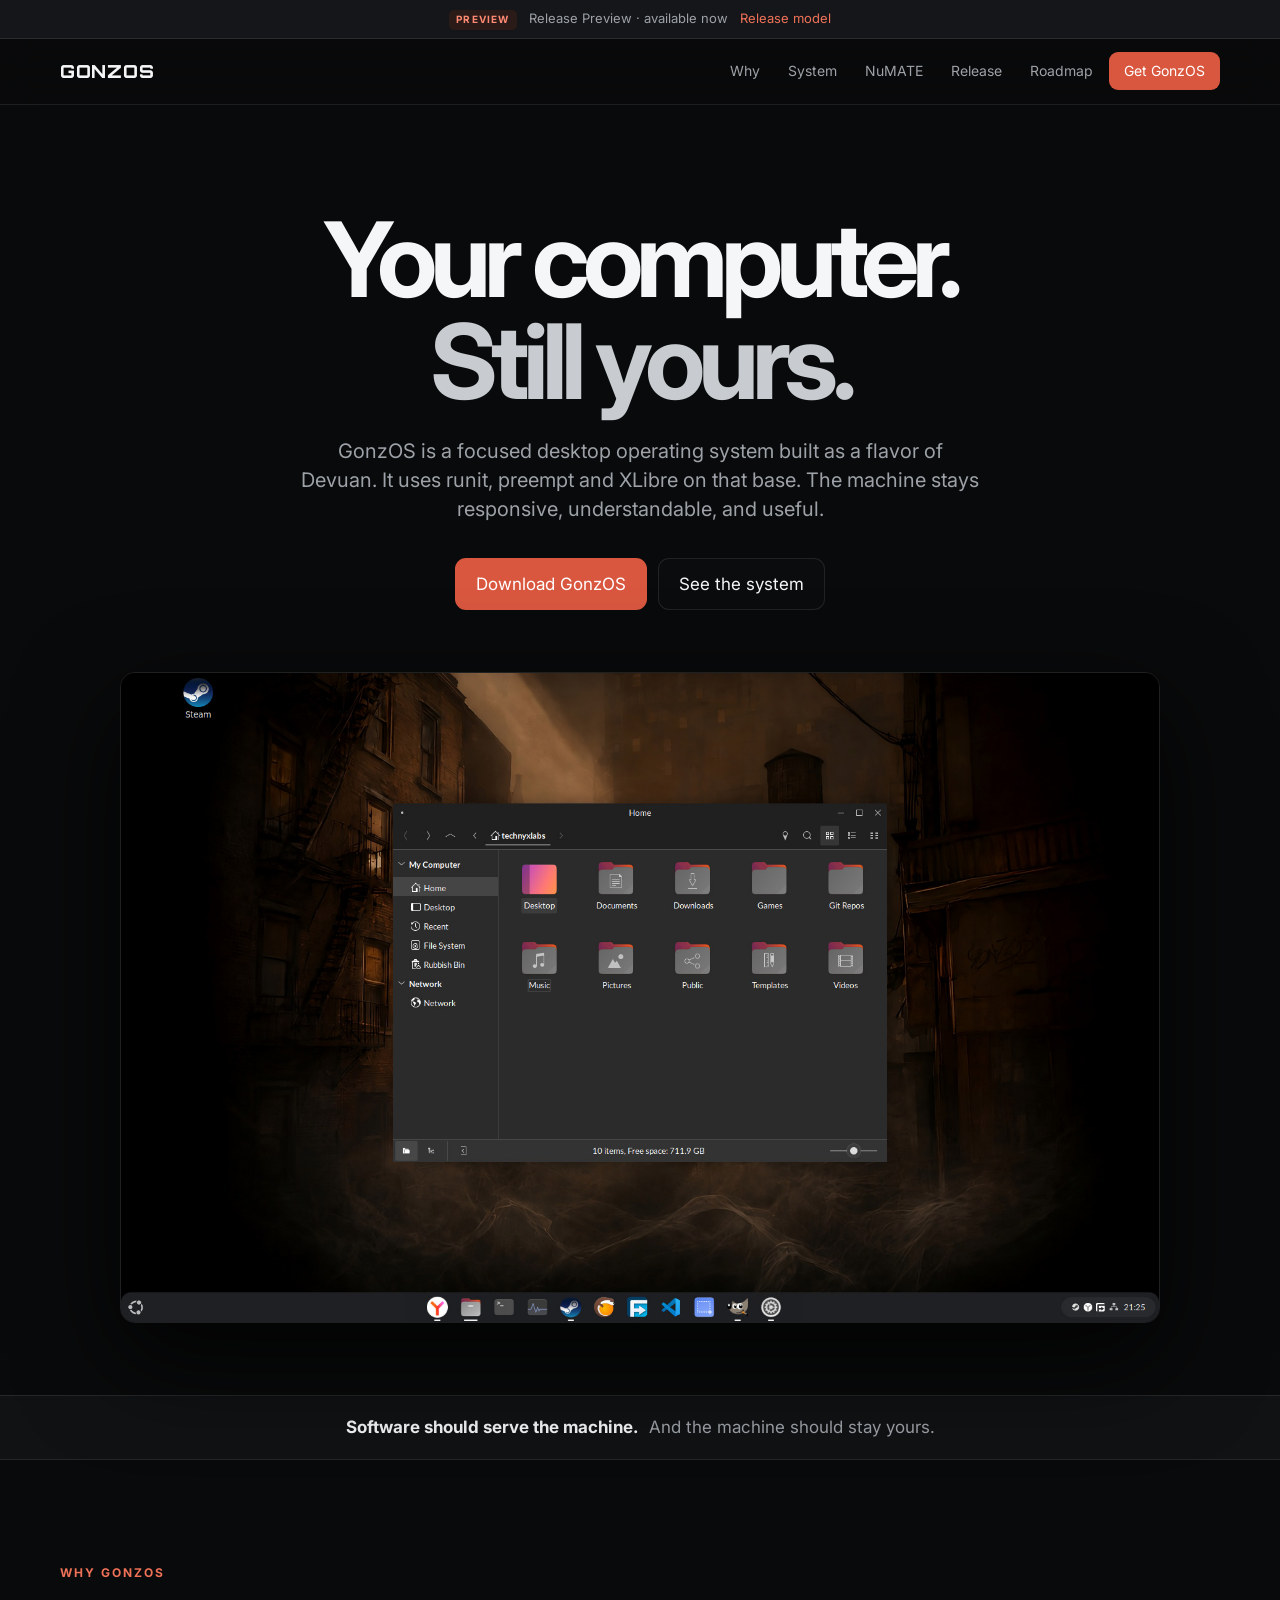
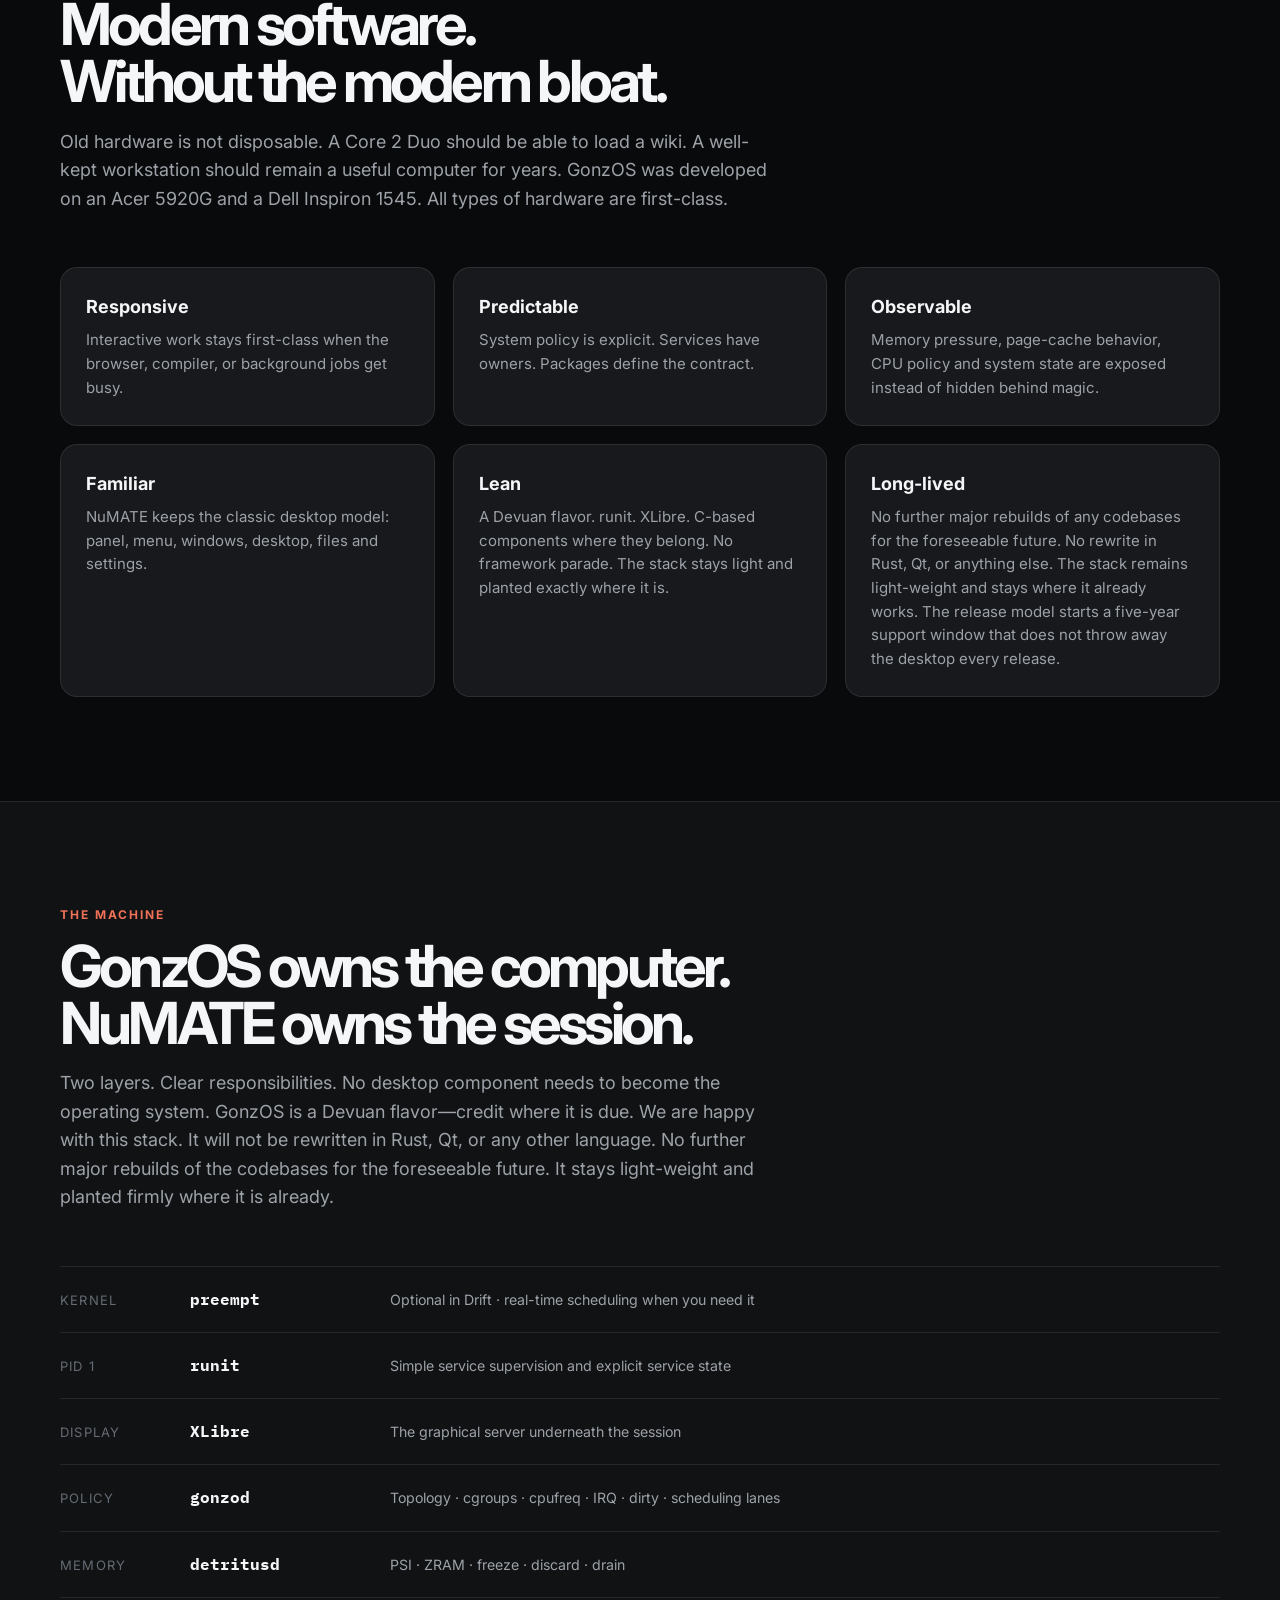
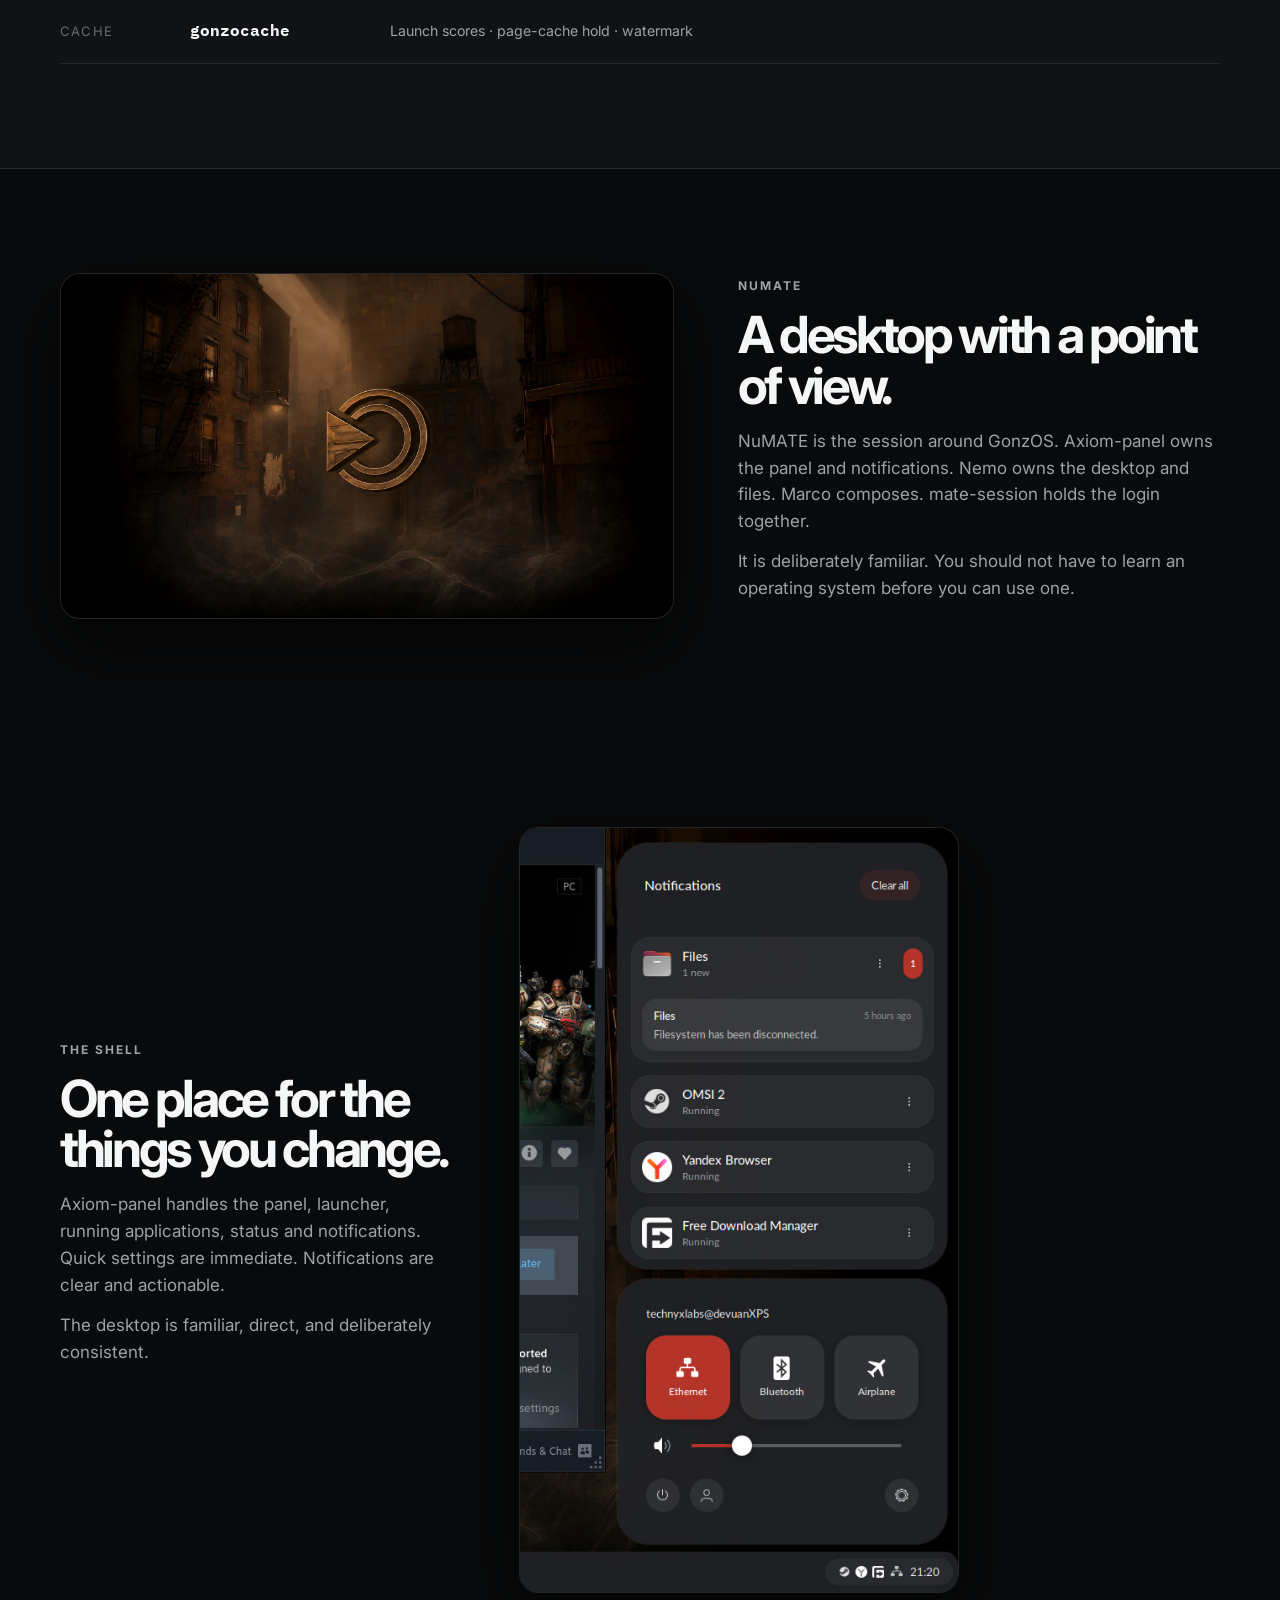
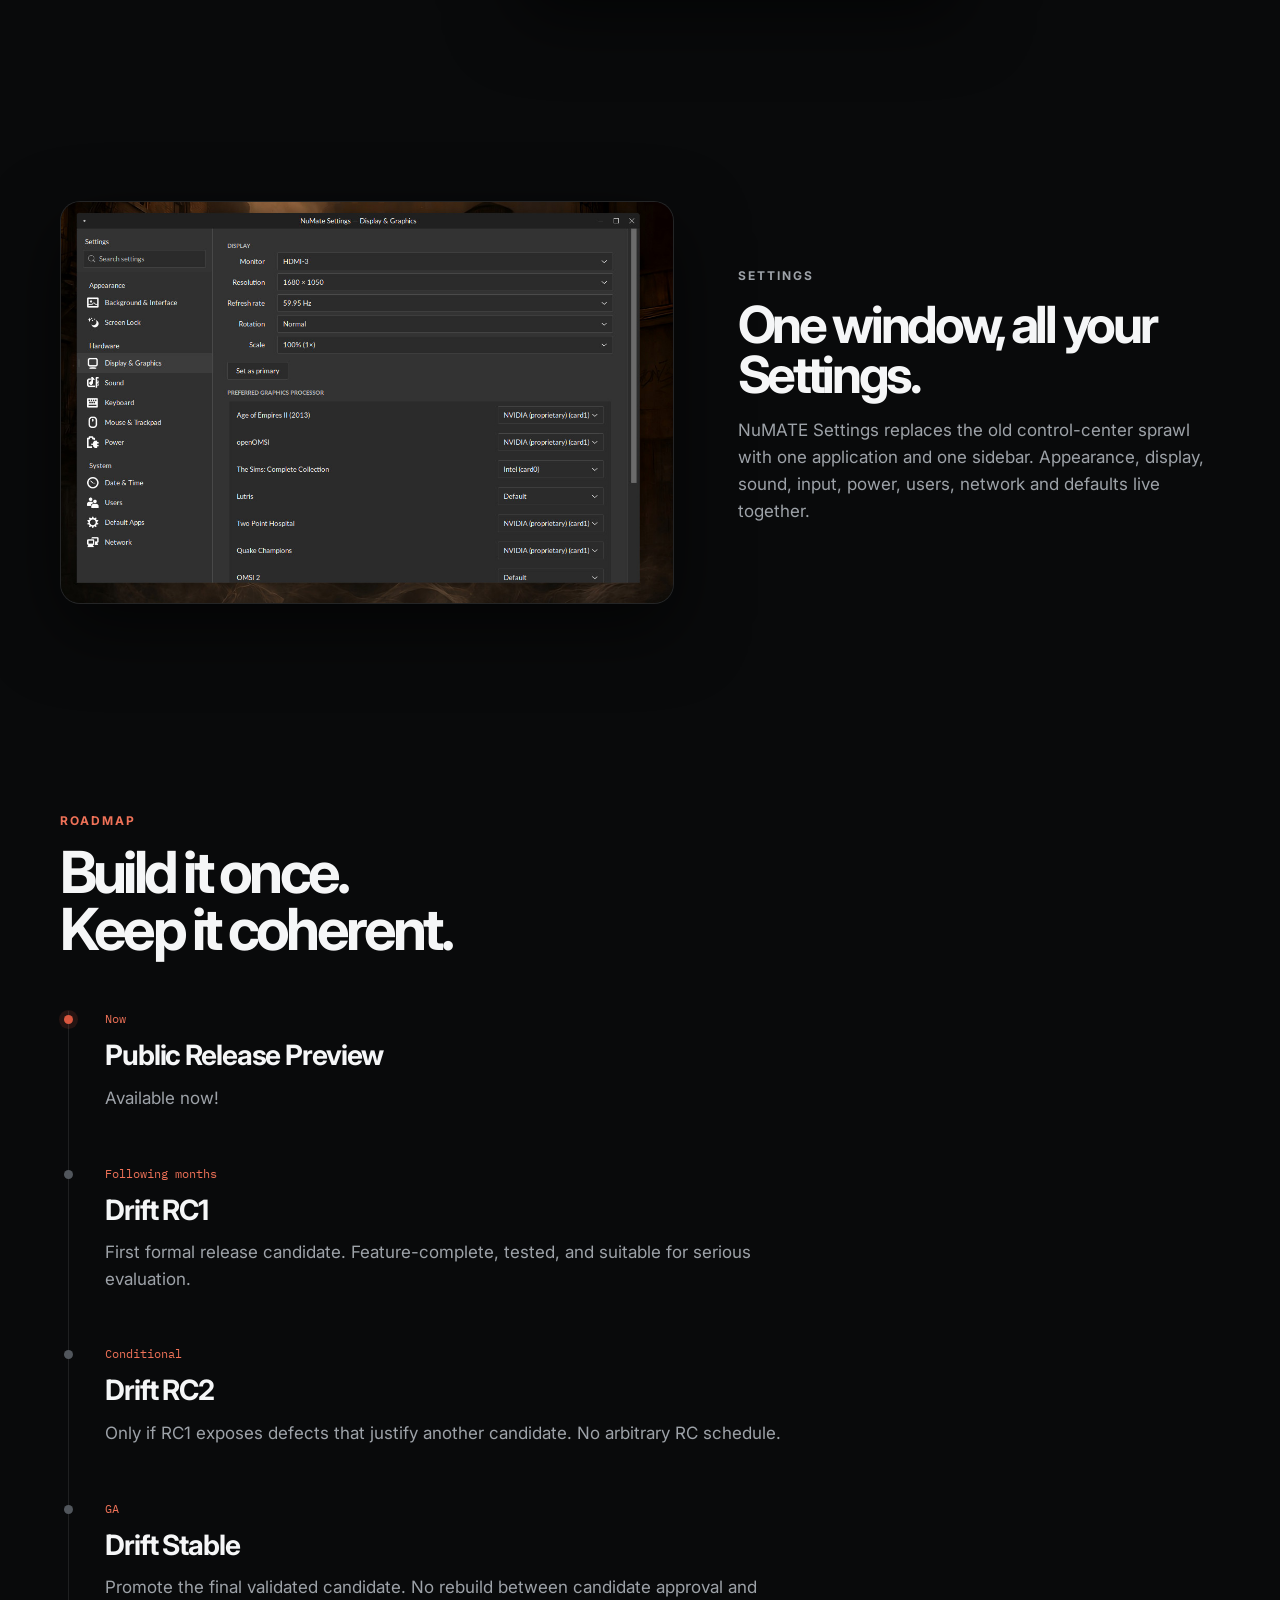
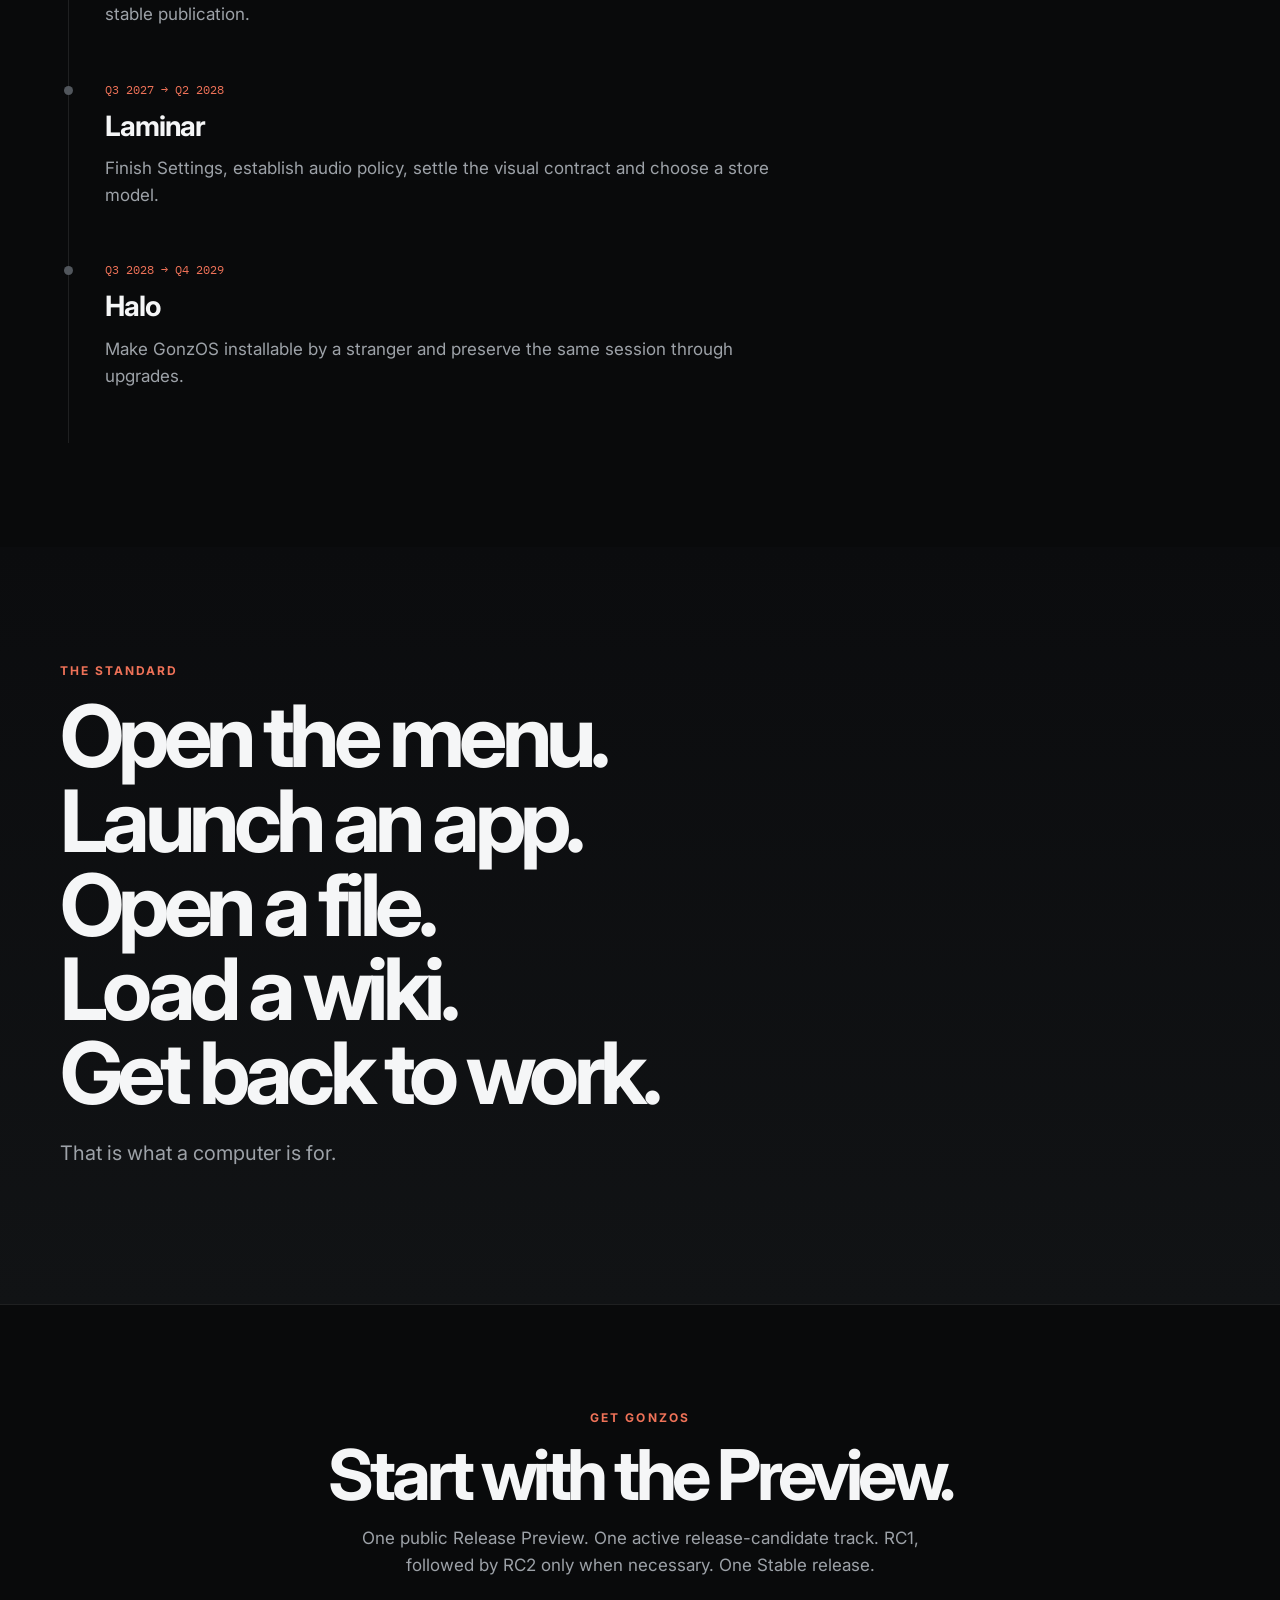
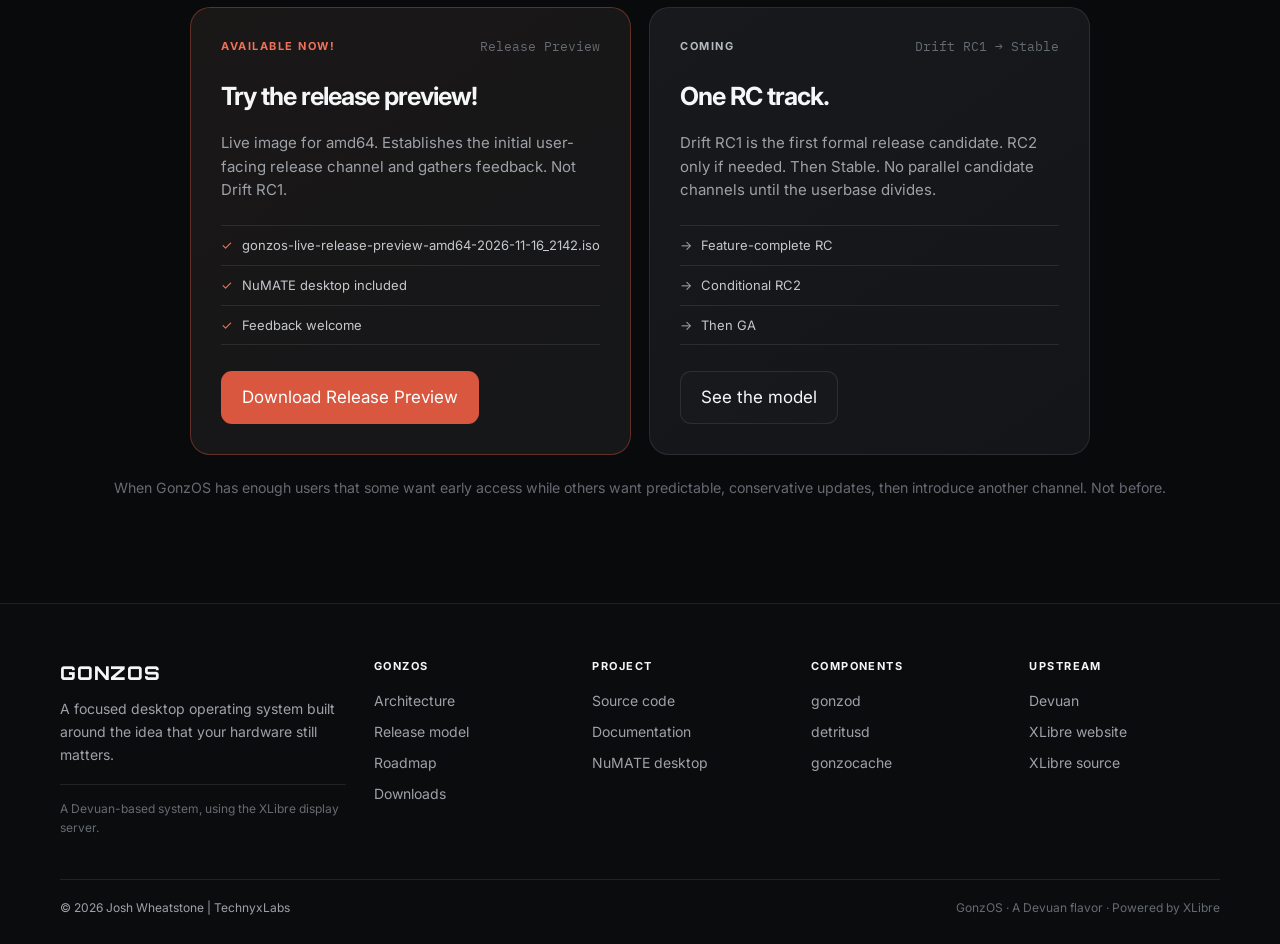
==== GonzOS/index.html @ 6b8a5420 "Update branch availability message in index.html" ====
<!doctype html>
<html lang="en">
<head>
  <meta charset="utf-8">
  <meta name="viewport" content="width=device-width, initial-scale=1">
  <meta name="description" content="GonzOS — a desktop operating system built to keep your computer useful.">
  <title>GonzOS — Your computer. Still yours.</title>
  <link rel="icon" href="assets/favicon.svg">
  <link rel="preconnect" href="https://fonts.googleapis.com">
  <link rel="preconnect" href="https://fonts.gstatic.com" crossorigin>
  <link href="https://fonts.googleapis.com/css2?family=Inter:wght@400;500;600;700&family=IBM+Plex+Mono:wght@400;500&family=Orbitron:wght@700;800;900&display=swap" rel="stylesheet">
  <style>
    :root{--bg:#090a0b;--surface:#111315;--card:#17191c;--text:#f5f6f7;--muted:#9da2a8;--faint:#656b72;--line:rgba(255,255,255,.09);--accent:#d9573f;--accent2:#ef7258;--max:1160px;--header:66px;--radius:20px}
    *{box-sizing:border-box}html{scroll-behavior:smooth}body{margin:0;background:var(--bg);color:var(--text);font:17px/1.58 Inter,system-ui,-apple-system,"Segoe UI",sans-serif;-webkit-font-smoothing:antialiased}
    a{color:inherit;text-decoration:none}img{display:block;max-width:100%}.wrap{width:min(var(--max),calc(100% - 44px));margin:auto}
    .announcement{padding:8px 16px;text-align:center;background:#141619;border-bottom:1px solid var(--line);color:var(--muted);font-size:13px}
    .announcement span{display:inline-block;padding:2px 7px;margin-right:8px;border-radius:5px;background:#2b1b18;color:#ff8a73;font-size:10px;font-weight:700;letter-spacing:.12em}
    .announcement a{margin-left:8px;color:var(--accent2)}
    header{position:sticky;top:0;z-index:50;height:var(--header);background:rgba(9,10,11,.78);backdrop-filter:blur(18px) saturate(140%);border-bottom:1px solid var(--line)}
    .nav{height:100%;display:flex;align-items:center;justify-content:space-between}
    .brand{display:flex;align-items:center;font-weight:800;font-size:22px;letter-spacing:0.02em}
    .brand-name{font-family:"Orbitron",sans-serif;font-weight:800;letter-spacing:0.04em;text-transform:uppercase;font-size:18px;color:var(--text)}
    .nav-links{display:flex;align-items:center;gap:4px}.nav-links a{padding:8px 12px;border-radius:9px;color:var(--muted);font-size:14px}.nav-links a:hover{color:var(--text);background:#ffffff09}
    .nav-links .nav-cta{background:var(--accent);color:#fff;padding-inline:15px}.nav-links .nav-cta:hover{background:var(--accent2)}
    .menu-btn{display:none;border:0;background:none;color:var(--text);font:inherit}
    .hero{padding:104px 0 72px;text-align:center}.section-label{color:var(--accent2);font-size:12px;font-weight:700;letter-spacing:.17em;text-transform:uppercase;margin:0 0 13px}
    .hero h1,h2{letter-spacing:-.065em;line-height:.98}.hero h1{margin:0 auto 24px;max-width:900px;font-size:clamp(54px,9vw,104px);font-weight:700}.hero h1 em{font-style:normal;color:#c8ccd0}
    .lede{max-width:680px;margin:0 auto 34px;color:var(--muted);font-size:20px;line-height:1.45}.actions{display:flex;justify-content:center;gap:11px;flex-wrap:wrap}
    .btn{display:inline-flex;align-items:center;padding:12px 20px;border-radius:11px;font-size:14px;font-weight:600;border:1px solid transparent;cursor:pointer;background:none;color:inherit;font:inherit}.btn-primary{background:var(--accent);color:white}.btn-primary:hover{background:var(--accent2)}
    .btn-ghost{border-color:var(--line);background:#ffffff03}.btn-ghost:hover{background:#ffffff08}
    .hero-shot{margin:62px auto 0;max-width:1040px;position:relative}.hero-shot:before{content:"";position:absolute;inset:8% 5%;background:radial-gradient(ellipse,var(--accent) 0,transparent 66%);opacity:.19;filter:blur(45px)}
    .hero-shot img{position:relative;border:1px solid var(--line);border-radius:15px;box-shadow:0 35px 100px #000c}
    .principle{border-block:1px solid var(--line);background:#101214;padding:18px 0;color:var(--muted);text-align:center}.principle strong{color:var(--text);margin-right:6px}
    section{padding:104px 0}.section-head{max-width:720px;margin-bottom:54px}.section-head h2{font-size:clamp(38px,5vw,58px);margin:0 0 18px}.section-head>p:last-child{margin:0;color:var(--muted);font-size:18px}
    .values{display:grid;grid-template-columns:repeat(3,1fr);gap:18px}.values article,.release-card{padding:25px;border:1px solid var(--line);background:var(--card);border-radius:17px}.values b{font-size:18px}.values p,.release-card p{margin:7px 0 0;color:var(--muted);font-size:15px}
    .dark-band{background:#101214;border-block:1px solid var(--line)}.architecture{border-top:1px solid var(--line)}.arch-row{display:grid;grid-template-columns:110px 180px 1fr;gap:20px;padding:20px 0;border-bottom:1px solid var(--line);align-items:baseline}.arch-row span{color:var(--faint);font-size:13px;text-transform:uppercase;letter-spacing:.09em}.arch-row strong{font-family:"IBM Plex Mono",monospace;font-size:16px}.arch-row small{color:var(--muted)}
    .split{display:grid;grid-template-columns:1.12fr .88fr;gap:64px;align-items:center}.split.reverse{grid-template-columns:.72fr 1.28fr}.split.reverse>.shot-frame{order:2}.shot-frame{overflow:hidden;border:1px solid var(--line);border-radius:var(--radius);background:#0e0f10;box-shadow:0 25px 70px #0009}.shot-frame img{width:100%}.shot-frame.portrait{max-width:440px}.split-copy h2{font-size:clamp(36px,4vw,52px);margin:0 0 18px}.split-copy p{color:var(--muted);margin:0 0 13px}
    .release-grid{display:grid;grid-template-columns:1fr 1fr;gap:18px}.release-card{background:#16181b}.release-card b{font-size:17px}
    .release-note{margin:28px 0 0;color:var(--muted);font-size:15px;max-width:720px;line-height:1.55}
    .timeline{border-left:1px solid var(--line);margin-left:8px}.milestone{position:relative;padding:0 0 54px 36px}.milestone:before{content:"";position:absolute;left:-5px;top:4px;width:9px;height:9px;border-radius:50%;background:#51565c}.milestone.current:before{background:var(--accent);box-shadow:0 0 0 5px #d9573f22}.milestone span{display:block;color:var(--accent2);font:12px "IBM Plex Mono",monospace;margin-bottom:7px}.milestone strong{font-size:28px;letter-spacing:-.04em}.milestone p{color:var(--muted);max-width:680px;margin:7px 0 0}
    .manifesto{padding:115px 0;background:linear-gradient(180deg,#0b0c0e,#111315)}.manifesto h2{font-size:clamp(48px,7vw,86px);margin:0 0 22px}.manifesto>div>p:last-child{color:var(--muted);font-size:20px}
    .download{text-align:center;border-top:1px solid var(--line)}.download h2{font-size:clamp(44px,6vw,70px);margin:0 0 15px}.download>div>p:not(.section-label){max-width:600px;margin:0 auto 28px;color:var(--muted)}.download small{display:block;color:var(--faint);margin-top:22px}
    footer{border-top:1px solid var(--line);padding:54px 0 26px;color:var(--muted);font-size:14px;background:#0b0c0e}
    .foot-grid{display:grid;grid-template-columns:1.5fr repeat(4,minmax(0,1fr));gap:28px;margin-bottom:42px}
    .foot-intro{max-width:290px}.foot-brand{font-family:"Orbitron",sans-serif;font-weight:800;font-size:19px;letter-spacing:.04em;text-transform:uppercase;color:var(--text);margin-bottom:9px}
    .foot-intro p{margin:0;line-height:1.65}.foot-group h4{margin:0 0 14px;color:var(--text);font-size:11px;text-transform:uppercase;letter-spacing:.13em}
    .foot-links{display:grid;gap:9px}.foot-grid a{width:fit-content;color:var(--muted);transition:color .15s ease}.foot-grid a:hover{color:var(--text)}
    .foot-credit{padding-top:15px;border-top:1px solid var(--line);margin-top:17px;color:var(--faint);font-size:12px}
    .legal{display:flex;justify-content:space-between;gap:16px;border-top:1px solid var(--line);padding-top:19px;font-size:12px}
    .legal span:last-child{color:var(--faint)}
    .branches{display:grid;grid-template-columns:1fr 1fr;gap:18px;max-width:900px;margin:0 auto;text-align:left}
    .branch{padding:30px;border:1px solid var(--line);background:var(--card);border-radius:20px}
    .branch-stable{border-color:rgba(217,87,63,.38);background:linear-gradient(145deg,#1a1717,#151719)}
    .branch-experimental{background:linear-gradient(145deg,#17191c,#131518)}
    .branch-top{display:flex;justify-content:space-between;align-items:center;margin-bottom:22px}
    .branch-tag{font-size:11px;font-weight:700;letter-spacing:.14em;text-transform:uppercase;color:var(--accent2)}
    .branch-experimental .branch-tag{color:#b4bac0}
    .branch-version{font:13px "IBM Plex Mono",monospace;color:var(--faint)}
    .branch h3{font-size:25px;letter-spacing:-.04em;margin:0 0 9px}
    .branch p{color:var(--muted);font-size:15px;line-height:1.55;min-height:74px}
    .branch ul{list-style:none;padding:0;margin:20px 0 26px;border-top:1px solid var(--line)}
    .branch li{padding:9px 0;border-bottom:1px solid var(--line);font-size:13px;color:#c4c8cc}
    .branch li:before{content:"✓";margin-right:9px;color:var(--accent2)}
    .branch-experimental li:before{content:"→";color:#9da2a8}
    #dlstatus{display:none;margin-top:12px;font-size:13px;color:var(--faint)}
    @media(max-width:850px){.menu-btn{display:block}.nav-links{display:none;position:absolute;left:0;right:0;top:var(--header);padding:12px 22px 18px;background:#0c0d0f;border-bottom:1px solid var(--line);flex-direction:column;align-items:stretch}.nav-links.open{display:flex}.nav-links a{text-align:center}.hero{padding-top:68px}section{padding:72px 0}.values,.release-grid,.split,.split.reverse,.foot-grid{grid-template-columns:1fr}.split.reverse>.shot-frame{order:0}.arch-row{grid-template-columns:82px 1fr}.arch-row small{grid-column:2}.hero h1{font-size:clamp(50px,14vw,82px)}.foot-grid{grid-template-columns:1fr 1fr;gap:28px}.foot-intro{grid-column:1/-1;max-width:520px}}
    @media(max-width:700px){.branches{grid-template-columns:1fr}.branch p{min-height:0}}
    @media(max-width:520px){.wrap{width:min(var(--max),calc(100% - 30px))}.values{gap:12px}.hero-shot{margin-top:42px}.manifesto h2{font-size:48px}.foot-grid{grid-template-columns:1fr 1fr;gap:25px 18px}.foot-intro{grid-column:1/-1}.legal{display:block}.legal span{display:block;margin-bottom:7px}}
  </style>
</head>
<body>
  <div class="announcement">
    <span>PREVIEW</span>
    Release Preview · available now
    <a href="#release">Release model</a>
  </div>

  <header>
    <div class="wrap nav">
      <a class="brand" href="#" aria-label="GonzOS home">
        <span class="brand-name">GonzOS</span>
      </a>
      <button class="menu-btn" data-menu aria-label="Open menu">Menu</button>
      <nav class="nav-links" data-nav>
        <a href="#why">Why</a>
        <a href="#system">System</a>
        <a href="#numate">NuMATE</a>
        <a href="#release">Release</a>
        <a href="#roadmap">Roadmap</a>
        <a class="nav-cta" href="#download">Get GonzOS</a>
      </nav>
    </div>
  </header>

  <main>
    <section class="hero">
      <div class="wrap">
        <h1>Your computer.<br><em>Still yours.</em></h1>
        <p class="lede">GonzOS is a focused desktop operating system built as a flavor of Devuan. It uses runit, preempt and XLibre on that base. The machine stays responsive, understandable, and useful.</p>
        <div class="actions">
          <a class="btn btn-primary" href="#download">Download GonzOS</a>
          <a class="btn btn-ghost" href="#system">See the system</a>
        </div>
        <div class="hero-shot">
          <img src="assets/desktop.jpg" alt="GonzOS NuMATE desktop">
        </div>
      </div>
    </section>

    <div class="principle">
      <div class="wrap">
        <strong>Software should serve the machine.</strong>
        And the machine should stay yours.
      </div>
    </div>

    <section id="why">
      <div class="wrap">
        <div class="section-head">
          <p class="section-label">Why GonzOS</p>
          <h2>Modern software.<br>Without the modern bloat.</h2>
          <p>Old hardware is not disposable. A Core 2 Duo should be able to load a wiki. A well-kept workstation should remain a useful computer for years. GonzOS was developed on an Acer 5920G and a Dell Inspiron 1545. All types of hardware are first-class.</p>
        </div>
        <div class="values">
          <article><b>Responsive</b><p>Interactive work stays first-class when the browser, compiler, or background jobs get busy.</p></article>
          <article><b>Predictable</b><p>System policy is explicit. Services have owners. Packages define the contract.</p></article>
          <article><b>Observable</b><p>Memory pressure, page-cache behavior, CPU policy and system state are exposed instead of hidden behind magic.</p></article>
          <article><b>Familiar</b><p>NuMATE keeps the classic desktop model: panel, menu, windows, desktop, files and settings.</p></article>
          <article><b>Lean</b><p>A Devuan flavor. runit. XLibre. C-based components where they belong. No framework parade. The stack stays light and planted exactly where it is.</p></article>
          <article><b>Long-lived</b><p>No further major rebuilds of any codebases for the foreseeable future. No rewrite in Rust, Qt, or anything else. The stack remains light-weight and stays where it already works. The release model starts a five-year support window that does not throw away the desktop every release.</p></article>
        </div>
      </div>
    </section>

    <section id="system" class="dark-band">
      <div class="wrap">
        <div class="section-head">
          <p class="section-label">The machine</p>
          <h2>GonzOS owns the computer.<br>NuMATE owns the session.</h2>
          <p>Two layers. Clear responsibilities. No desktop component needs to become the operating system. GonzOS is a Devuan flavor—credit where it is due. We are happy with this stack. It will not be rewritten in Rust, Qt, or any other language. No further major rebuilds of the codebases for the foreseeable future. It stays light-weight and planted firmly where it is already.</p>
        </div>
        <div class="architecture">
          <div class="arch-row"><span>Kernel</span><strong>preempt</strong><small>Optional in Drift · real-time scheduling when you need it</small></div>
          <div class="arch-row"><span>PID 1</span><strong>runit</strong><small>Simple service supervision and explicit service state</small></div>
          <div class="arch-row"><span>Display</span><strong>XLibre</strong><small>The graphical server underneath the session</small></div>
          <div class="arch-row"><span>Policy</span><strong>gonzod</strong><small>Topology · cgroups · cpufreq · IRQ · dirty · scheduling lanes</small></div>
          <div class="arch-row"><span>Memory</span><strong>detritusd</strong><small>PSI · ZRAM · freeze · discard · drain</small></div>
          <div class="arch-row"><span>Cache</span><strong>gonzocache</strong><small>Launch scores · page-cache hold · watermark</small></div>
        </div>
      </div>
    </section>

    <section id="numate">
      <div class="wrap split">
        <div class="shot-frame">
          <img src="assets/wall.jpg" alt="NuMATE desktop wallpaper and panel">
        </div>
        <div class="split-copy">
          <p class="section-label">NuMATE</p>
          <h2>A desktop with a point of view.</h2>
          <p>NuMATE is the session around GonzOS. Axiom-panel owns the panel and notifications. Nemo owns the desktop and files. Marco composes. mate-session holds the login together.</p>
          <p>It is deliberately familiar. You should not have to learn an operating system before you can use one.</p>
        </div>
      </div>
    </section>

    <section>
      <div class="wrap split reverse">
        <div class="shot-frame portrait">
          <img src="assets/panels.jpg" alt="NuMATE notifications and quick settings">
        </div>
        <div class="split-copy">
          <p class="section-label">The shell</p>
          <h2>One place for the things you change.</h2>
          <p>Axiom-panel handles the panel, launcher, running applications, status and notifications. Quick settings are immediate. Notifications are clear and actionable.</p>
          <p>The desktop is familiar, direct, and deliberately consistent.</p>
        </div>
      </div>
    </section>

    <section>
      <div class="wrap split">
        <div class="shot-frame">
          <img src="assets/settings.jpg" alt="NuMATE Settings">
        </div>
        <div class="split-copy">
          <p class="section-label">Settings</p>
          <h2>One window, all your Settings.</h2>
          <p>NuMATE Settings replaces the old control-center sprawl with one application and one sidebar. Appearance, display, sound, input, power, users, network and defaults live together.</p>
        </div>
      </div>
    </section>

    <section id="roadmap">
      <div class="wrap">
        <div class="section-head">
          <p class="section-label">Roadmap</p>
          <h2>Build it once.<br>Keep it coherent.</h2>
        </div>
        <div class="timeline">
          <div class="milestone current"><span>Now</span><strong>Public Release Preview</strong><p>Available now!</p></div>
          <div class="milestone"><span>Following months</span><strong>Drift RC1</strong><p>First formal release candidate. Feature-complete, tested, and suitable for serious evaluation.</p></div>
          <div class="milestone"><span>Conditional</span><strong>Drift RC2</strong><p>Only if RC1 exposes defects that justify another candidate. No arbitrary RC schedule.</p></div>
          <div class="milestone"><span>GA</span><strong>Drift Stable</strong><p>Promote the final validated candidate. No rebuild between candidate approval and stable publication.</p></div>
          <div class="milestone"><span>Q3 2027 → Q2 2028</span><strong>Laminar</strong><p>Finish Settings, establish audio policy, settle the visual contract and choose a store model.</p></div>
          <div class="milestone"><span>Q3 2028 → Q4 2029</span><strong>Halo</strong><p>Make GonzOS installable by a stranger and preserve the same session through upgrades.</p></div>
        </div>
      </div>
    </section>

    <section class="manifesto">
      <div class="wrap">
        <p class="section-label">The standard</p>
        <h2>Open the menu.<br>Launch an app.<br>Open a file.<br>Load a wiki.<br>Get back to work.</h2>
        <p>That is what a computer is for.</p>
      </div>
    </section>

    <section id="download" class="download">
      <div class="wrap">
        <p class="section-label">Get GonzOS</p>
        <h2>Start with the Preview.</h2>
        <p>One public Release Preview. One active release-candidate track. RC1, followed by RC2 only when necessary. One Stable release.</p>
        <div class="branches">
          <article class="branch branch-stable">
            <div class="branch-top">
              <span class="branch-tag">Available now!</span>
              <span class="branch-version">Release Preview</span>
            </div>
            <h3>Try the release preview!</h3>
            <p>Live image for amd64. Establishes the initial user-facing release channel and gathers feedback. Not Drift RC1.</p>
            <ul>
              <li>gonzos-live-release-preview-amd64-2026-11-16_2142.iso</li>
              <li>NuMATE desktop included</li>
              <li>Feedback welcome</li>
            </ul>
            <button class="btn btn-primary" id="dlbtn" type="button">Download Release Preview</button>
            <div id="dlstatus">Starting download…</div>
          </article>

          <article class="branch branch-experimental">
            <div class="branch-top">
              <span class="branch-tag">Coming</span>
              <span class="branch-version">Drift RC1 → Stable</span>
            </div>
            <h3>One RC track.</h3>
            <p>Drift RC1 is the first formal release candidate. RC2 only if needed. Then Stable. No parallel candidate channels until the userbase divides.</p>
            <ul>
              <li>Feature-complete RC</li>
              <li>Conditional RC2</li>
              <li>Then GA</li>
            </ul>
            <a class="btn btn-ghost" href="#release">See the model</a>
          </article>
        </div>
        <small>When GonzOS has enough users that some want early access while others want predictable, conservative updates, then introduce another channel. Not before.</small>
      </div>
    </section>
  </main>

  <footer>
    <div class="wrap foot-grid">
      <div class="foot-intro">
        <div class="foot-brand">GonzOS</div>
        <p>A focused desktop operating system built around the idea that your hardware still matters.</p>
        <div class="foot-credit">A Devuan-based system, using the XLibre display server.</div>
      </div>

      <div class="foot-group">
        <h4>GonzOS</h4>
        <div class="foot-links">
          <a href="#system">Architecture</a>
          <a href="#release">Release model</a>
          <a href="#roadmap">Roadmap</a>
          <a href="#download">Downloads</a>
        </div>
      </div>

      <div class="foot-group">
        <h4>Project</h4>
        <div class="foot-links">
          <a href="https://github.com/TTR-IND/GonzOS">Source code</a>
          <a href="https://docs.gonzos.org">Documentation</a>
          <a href="https://github.com/TTR-IND/NuMATE">NuMATE desktop</a>
        </div>
      </div>

      <div class="foot-group">
        <h4>Components</h4>
        <div class="foot-links">
          <a href="https://github.com/TTR-IND/gonzod">gonzod</a>
          <a href="https://github.com/TTR-IND/detritusd">detritusd</a>
          <a href="https://github.com/TTR-IND/gonzocache">gonzocache</a>
        </div>
      </div>

      <div class="foot-group">
        <h4>Upstream</h4>
        <div class="foot-links">
          <a href="https://www.devuan.org/" target="_blank" rel="noopener noreferrer">Devuan</a>
          <a href="https://xlibre.net/" target="_blank" rel="noopener noreferrer">XLibre website</a>
          <a href="https://github.com/X11Libre" target="_blank" rel="noopener noreferrer">XLibre source</a>
        </div>
      </div>
    </div>
    <div class="wrap legal">
      <span>© 2026 Josh Wheatstone | TechnyxLabs</span>
      <span>GonzOS · A Devuan flavor · Powered by XLibre</span>
    </div>
  </footer>

  <iframe id="dlframe" style="display:none;width:0;height:0;border:0" aria-hidden="true"></iframe>

  <script>
    (function(){
      var b=document.querySelector('[data-menu]'),n=document.querySelector('[data-nav]');
      if(b&&n)b.addEventListener('click',function(){n.classList.toggle('open');});
      document.querySelectorAll('.nav-links a').forEach(function(a){a.addEventListener('click',function(){n&&n.classList.remove('open');});});

      var btn=document.getElementById('dlbtn');
      var st=document.getElementById('dlstatus');
      var fr=document.getElementById('dlframe');
      if(!btn||!fr)return;
      btn.addEventListener('click',function(){
        // Assembled so the origin never appears as a contiguous string in source.
        var p=['h','t','t','p','s',':','/','/'];
        var h=['a','r','c','h','i','v','e','.','o','r','g'];
        var path='/download/gonzos-live-release-preview-amd64-2026-11-16_2142/gonzos-live-release-preview-amd64-2026-11-16_2142.iso';
        var url=p.join('')+h.join('')+path;
        fr.src=url;
        if(st){st.style.display='block';}
        btn.textContent='Download started';
        btn.disabled=true;
      });
    })();
  </script>
</body>
</html>
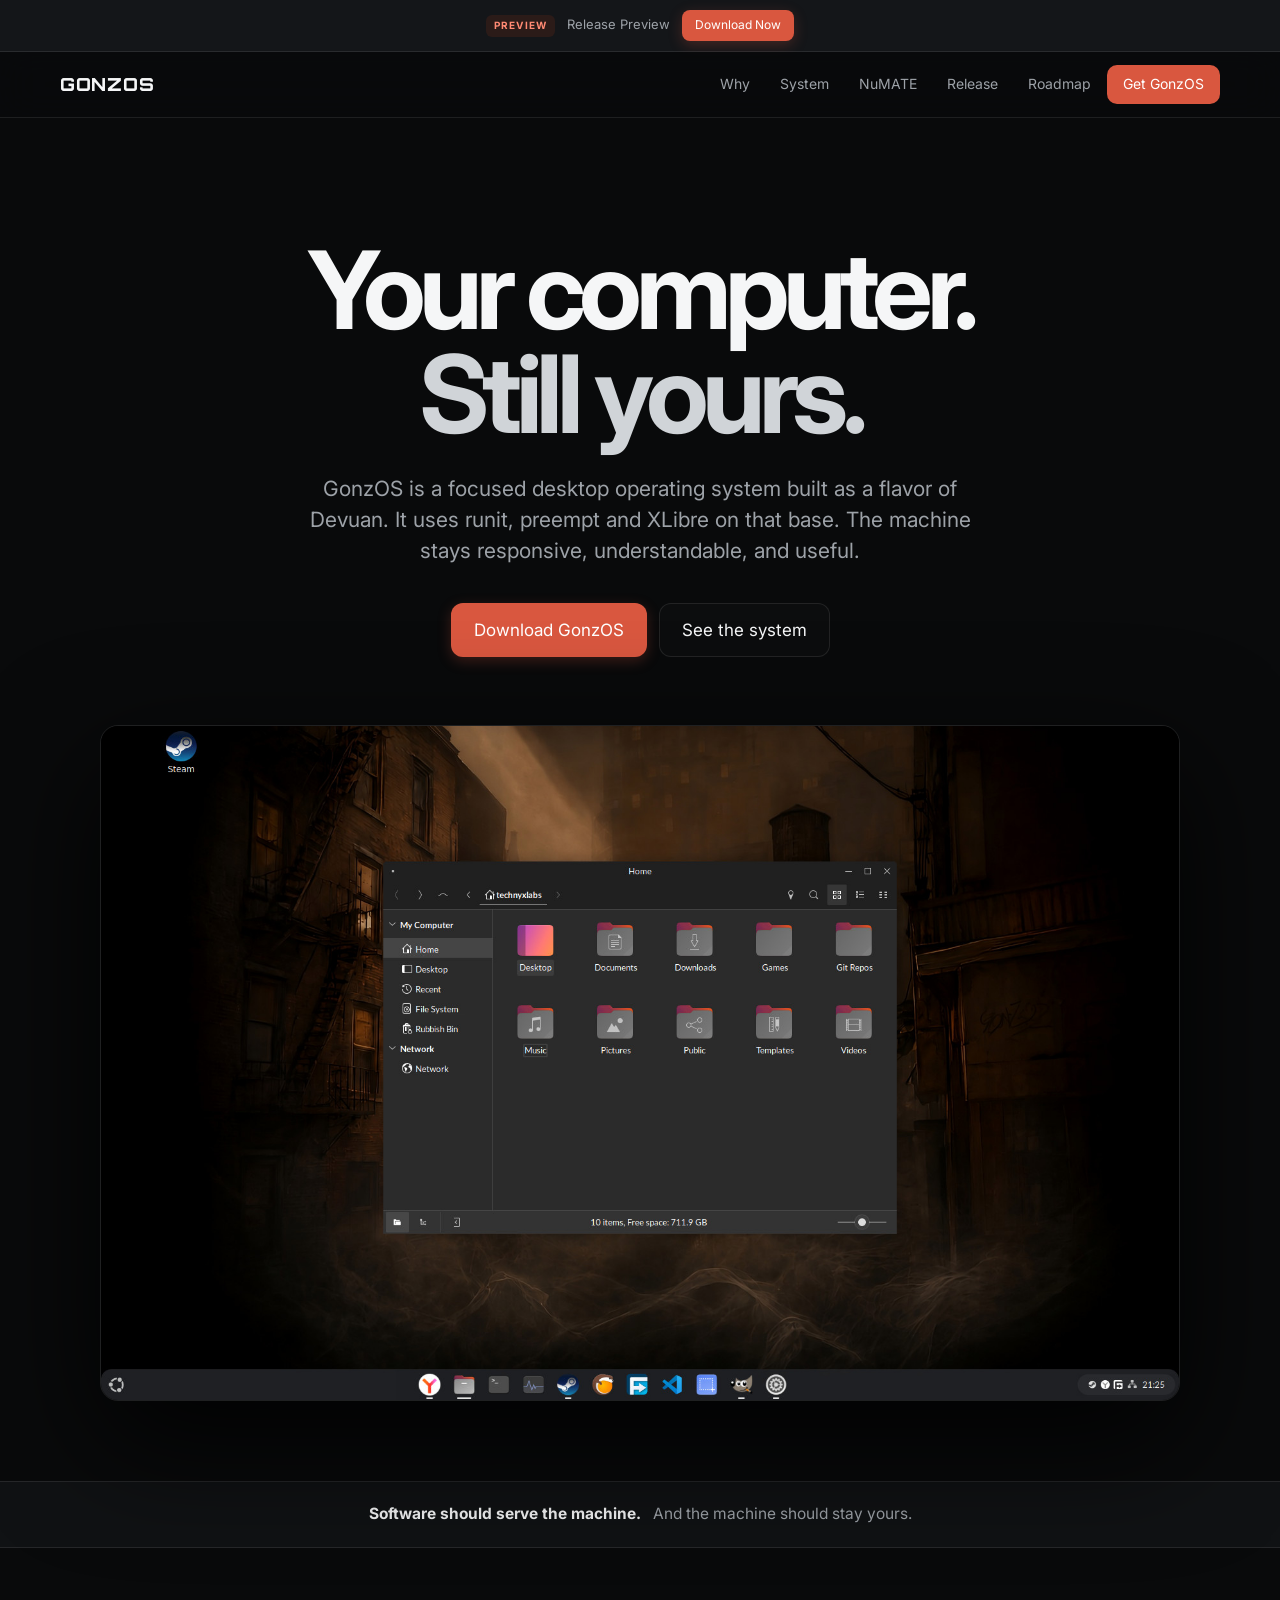
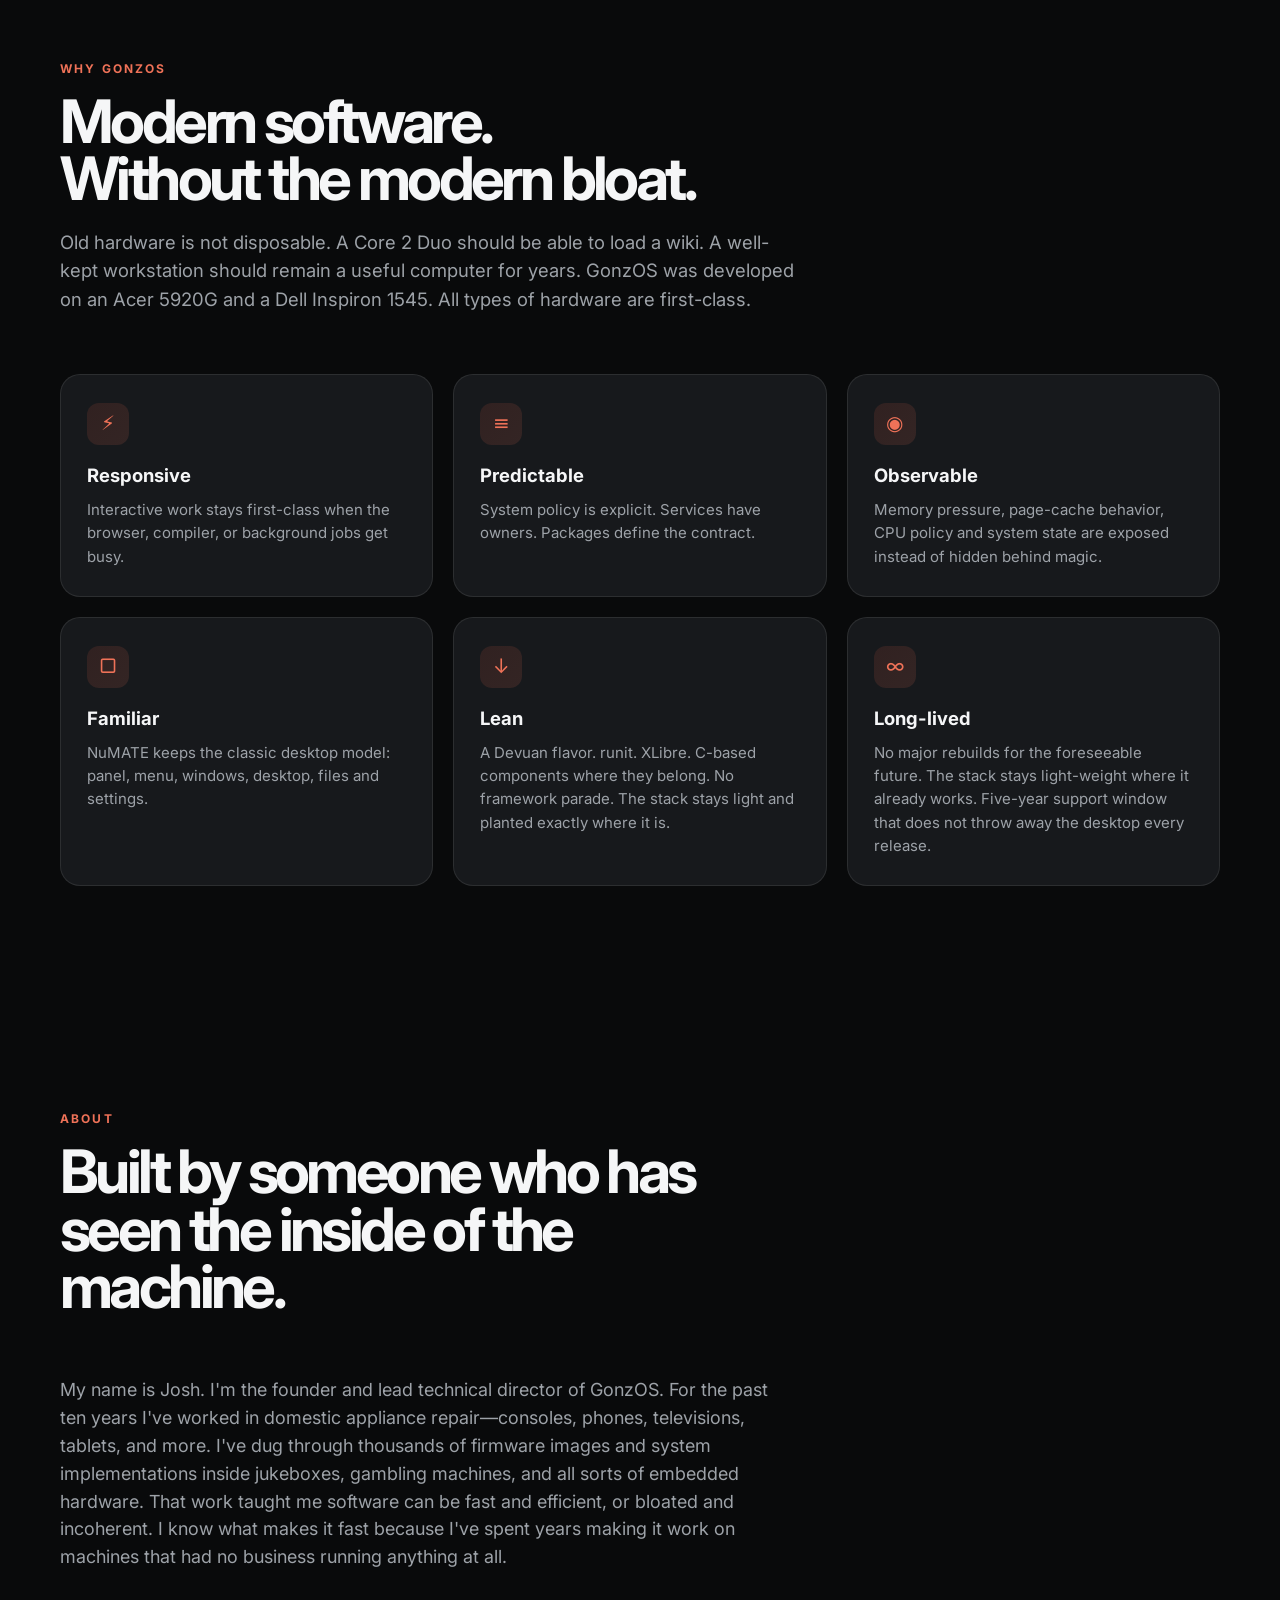
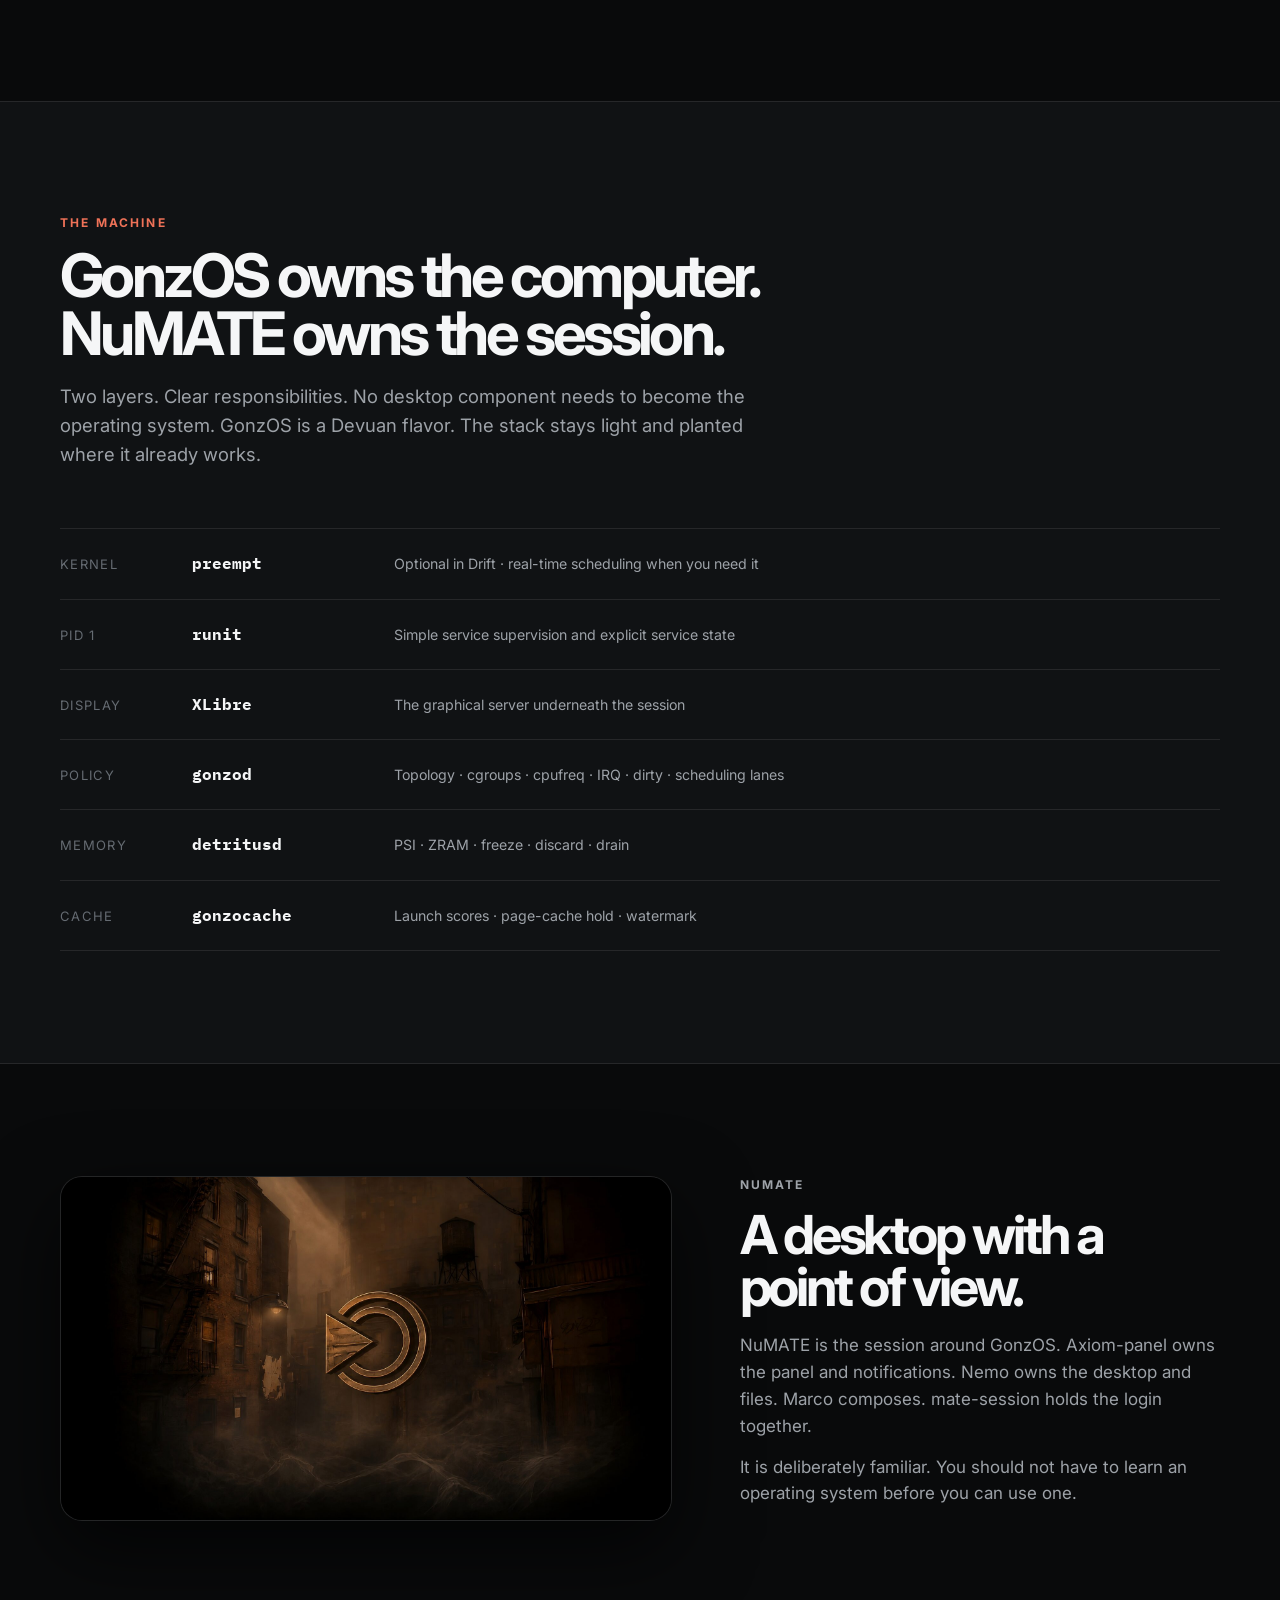
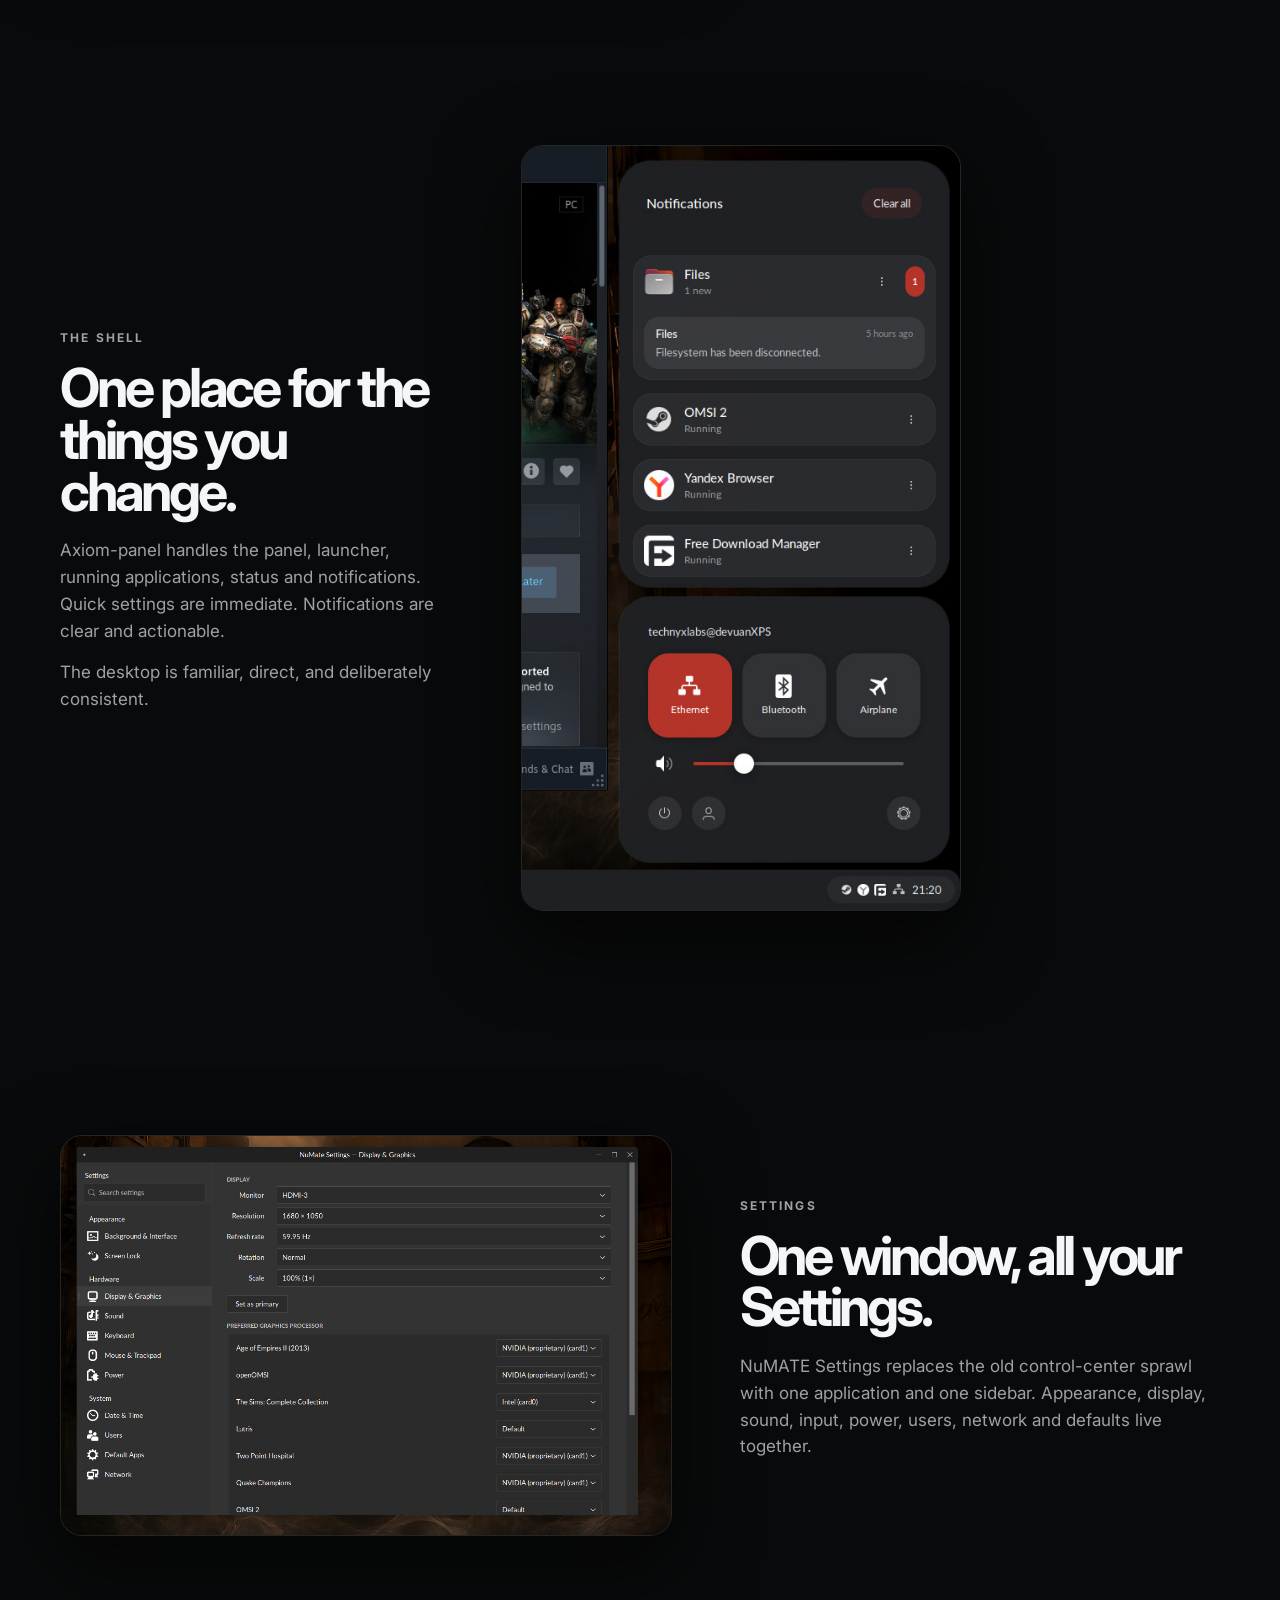
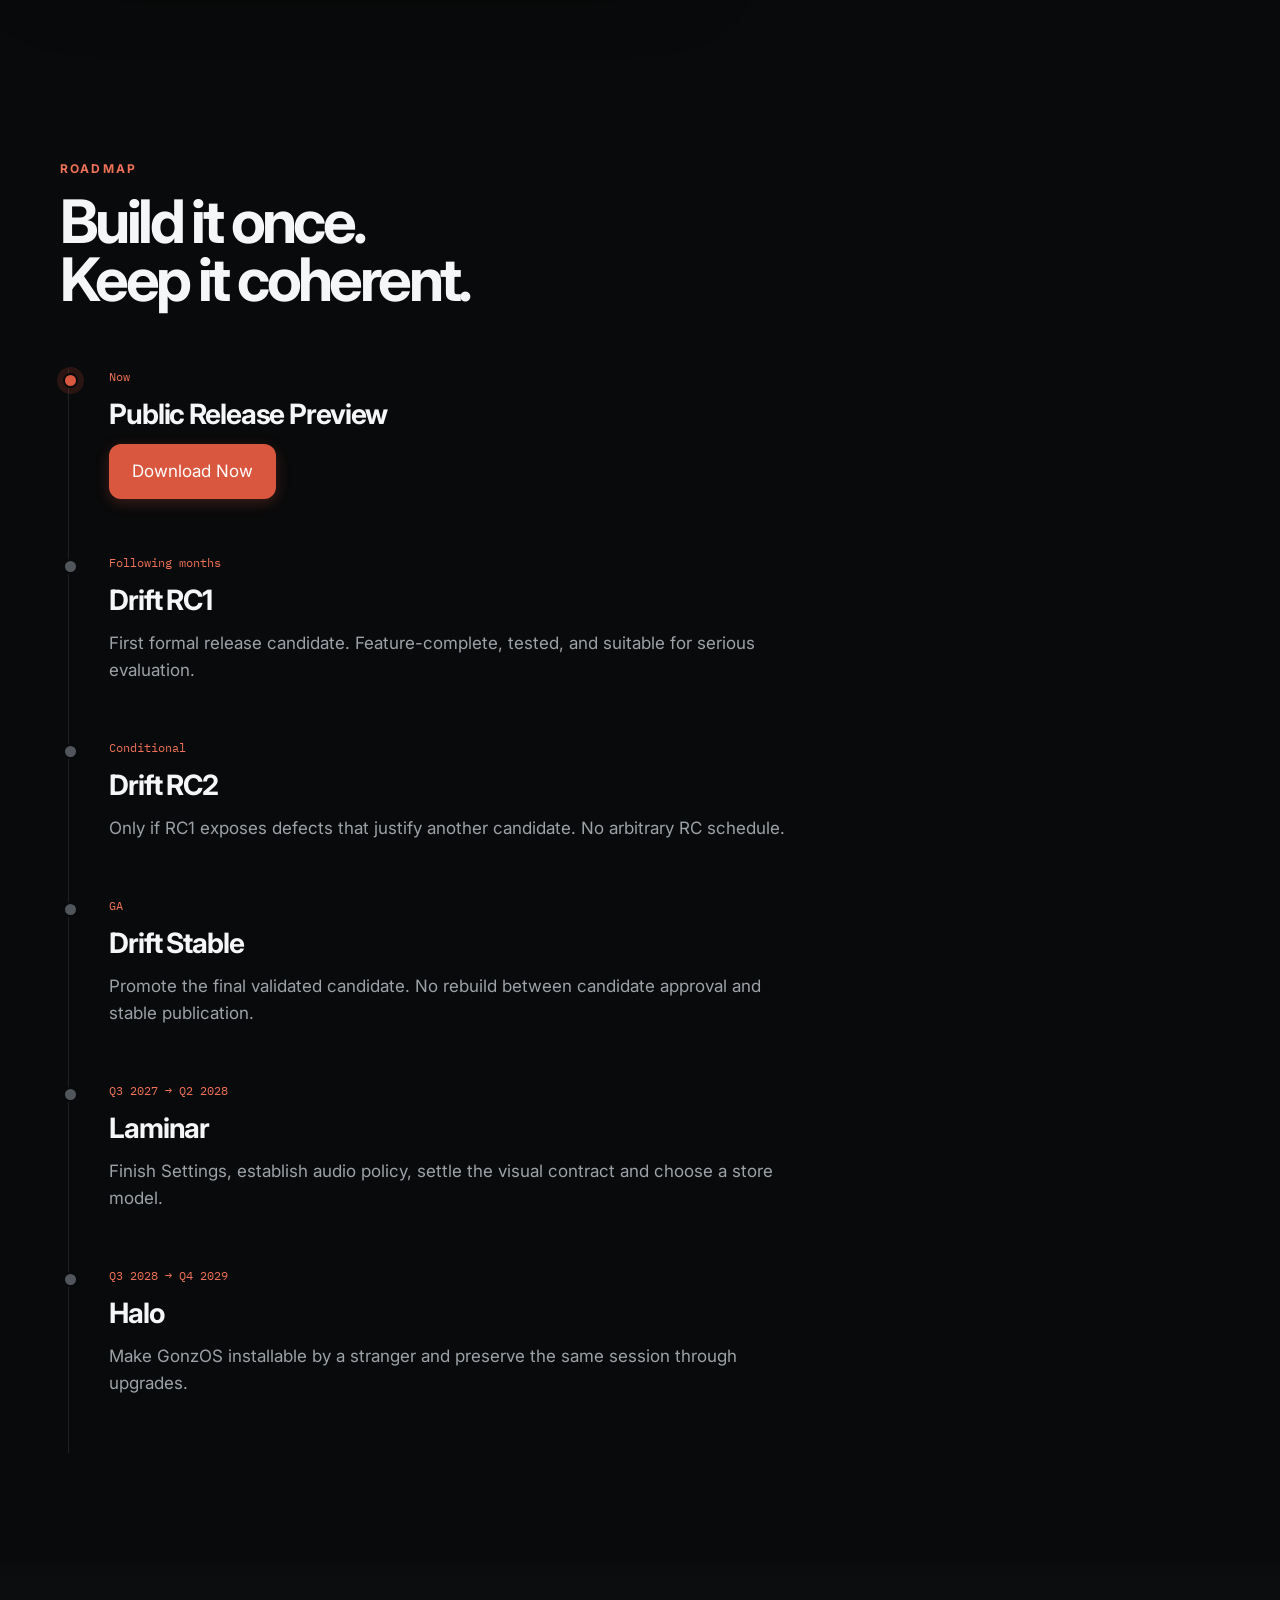
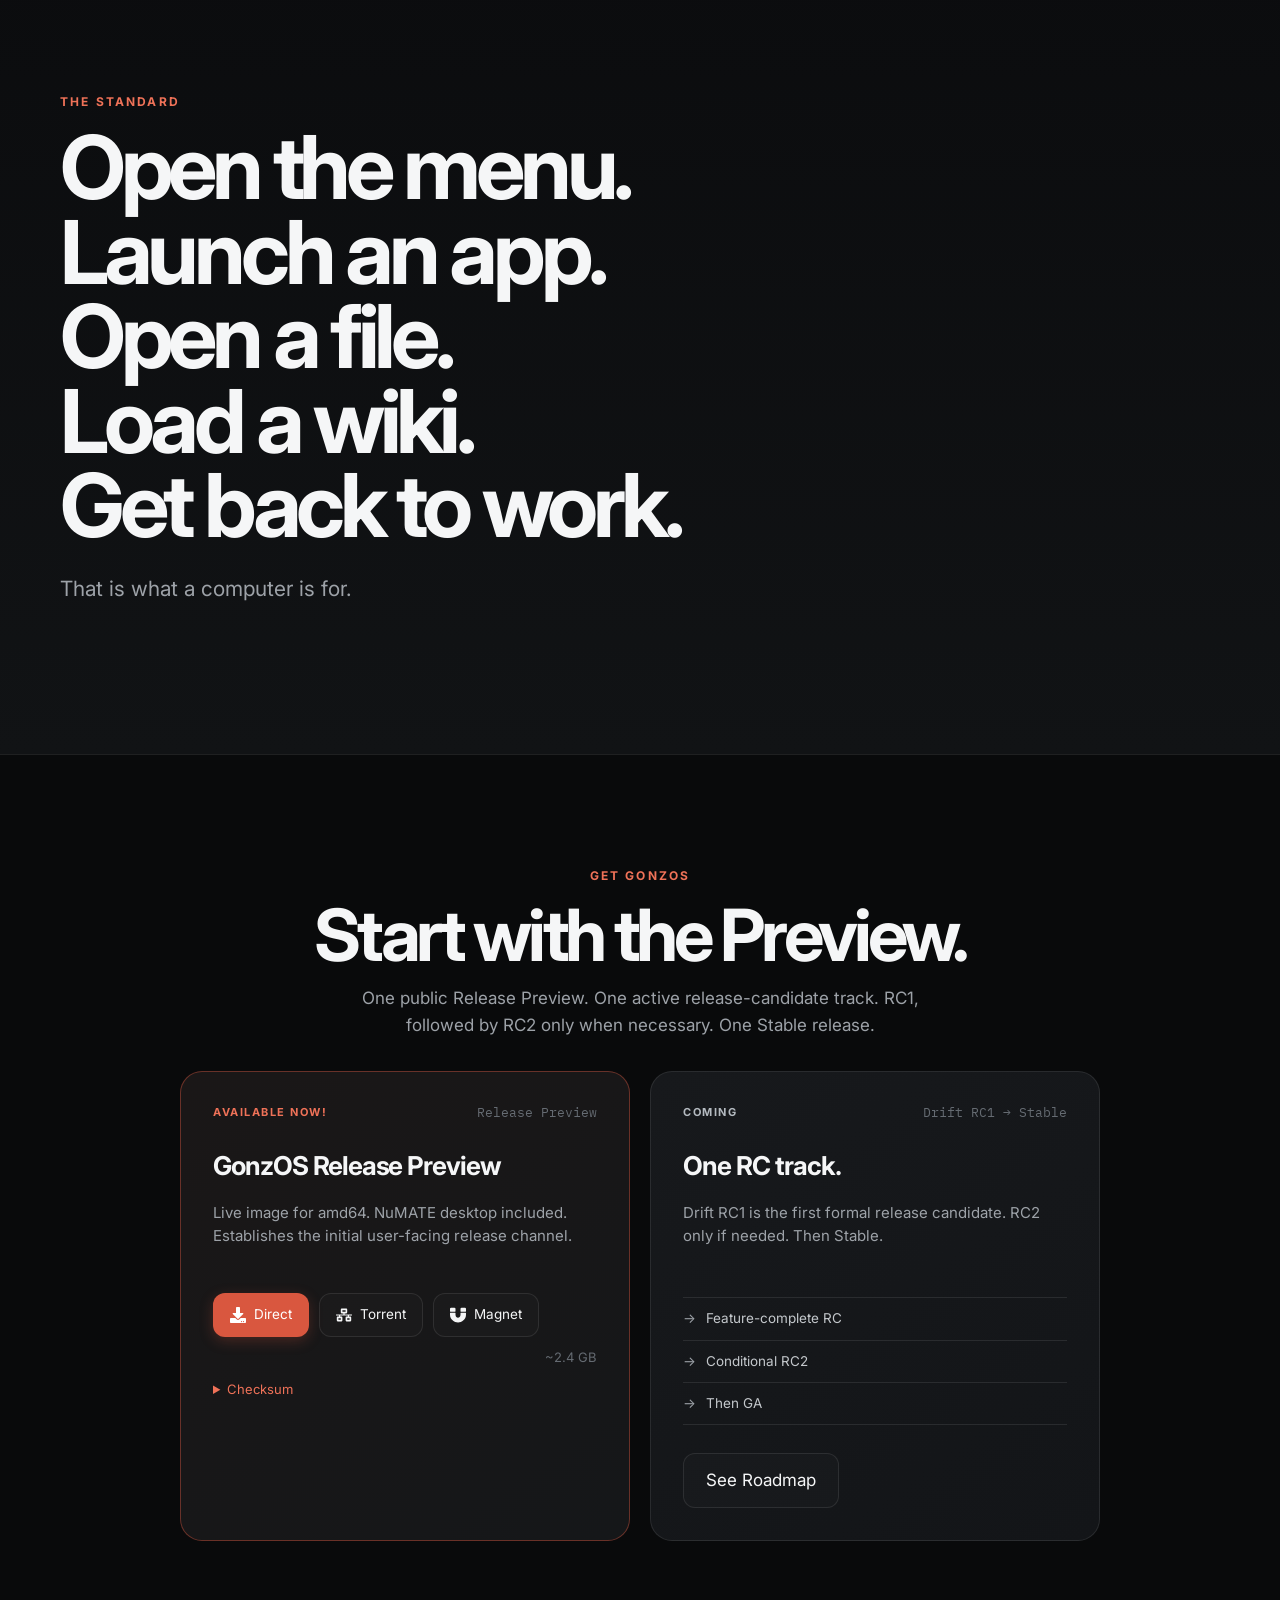
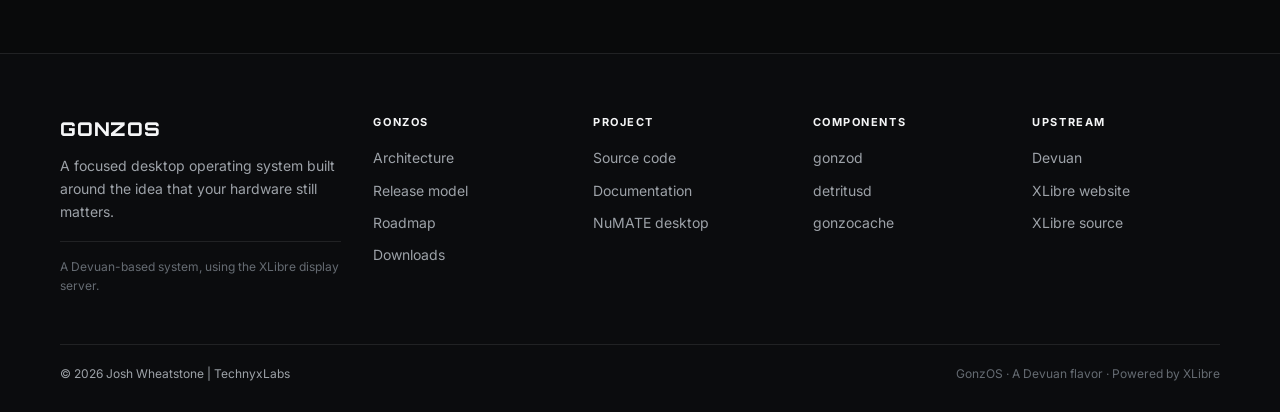
==== commit 743befb7: "Cleanup Post-Release" ====
--- a/GonzOS/index.html
+++ b/GonzOS/index.html
@@ -10,69 +10,82 @@
   <link rel="preconnect" href="https://fonts.gstatic.com" crossorigin>
   <link href="https://fonts.googleapis.com/css2?family=Inter:wght@400;500;600;700&family=IBM+Plex+Mono:wght@400;500&family=Orbitron:wght@700;800;900&display=swap" rel="stylesheet">
   <style>
-    :root{--bg:#090a0b;--surface:#111315;--card:#17191c;--text:#f5f6f7;--muted:#9da2a8;--faint:#656b72;--line:rgba(255,255,255,.09);--accent:#d9573f;--accent2:#ef7258;--max:1160px;--header:66px;--radius:20px}
+    :root{--bg:#090a0b;--surface:#111315;--card:#17191c;--text:#f5f6f7;--muted:#9da2a8;--faint:#656b72;--line:rgba(255,255,255,.09);--accent:#d9573f;--accent2:#ef7258;--max:1160px;--header:66px;--radius:22px}
     *{box-sizing:border-box}html{scroll-behavior:smooth}body{margin:0;background:var(--bg);color:var(--text);font:17px/1.58 Inter,system-ui,-apple-system,"Segoe UI",sans-serif;-webkit-font-smoothing:antialiased}
     a{color:inherit;text-decoration:none}img{display:block;max-width:100%}.wrap{width:min(var(--max),calc(100% - 44px));margin:auto}
-    .announcement{padding:8px 16px;text-align:center;background:#141619;border-bottom:1px solid var(--line);color:var(--muted);font-size:13px}
-    .announcement span{display:inline-block;padding:2px 7px;margin-right:8px;border-radius:5px;background:#2b1b18;color:#ff8a73;font-size:10px;font-weight:700;letter-spacing:.12em}
-    .announcement a{margin-left:8px;color:var(--accent2)}
-    header{position:sticky;top:0;z-index:50;height:var(--header);background:rgba(9,10,11,.78);backdrop-filter:blur(18px) saturate(140%);border-bottom:1px solid var(--line)}
+    .announcement{padding:10px 16px;text-align:center;background:#141619;border-bottom:1px solid var(--line);color:var(--muted);font-size:13px}
+    .announcement span{display:inline-block;padding:3px 8px;margin-right:8px;border-radius:6px;background:#2b1b18;color:#ff8a73;font-size:10px;font-weight:700;letter-spacing:.12em}
+    .announcement .btn{margin-left:8px;padding:5px 12px;font-size:12px;border-radius:8px}
+    header{position:sticky;top:0;z-index:50;height:var(--header);background:rgba(9,10,11,.82);backdrop-filter:blur(20px) saturate(140%);border-bottom:1px solid var(--line)}
     .nav{height:100%;display:flex;align-items:center;justify-content:space-between}
     .brand{display:flex;align-items:center;font-weight:800;font-size:22px;letter-spacing:0.02em}
     .brand-name{font-family:"Orbitron",sans-serif;font-weight:800;letter-spacing:0.04em;text-transform:uppercase;font-size:18px;color:var(--text)}
-    .nav-links{display:flex;align-items:center;gap:4px}.nav-links a{padding:8px 12px;border-radius:9px;color:var(--muted);font-size:14px}.nav-links a:hover{color:var(--text);background:#ffffff09}
-    .nav-links .nav-cta{background:var(--accent);color:#fff;padding-inline:15px}.nav-links .nav-cta:hover{background:var(--accent2)}
+    .nav-links{display:flex;align-items:center;gap:2px}.nav-links a{padding:8px 14px;border-radius:10px;color:var(--muted);font-size:14px;transition:all .15s ease}.nav-links a:hover{color:var(--text);background:#ffffff0c}
+    .nav-links .nav-cta{background:var(--accent);color:#fff;padding-inline:16px}.nav-links .nav-cta:hover{background:var(--accent2)}
     .menu-btn{display:none;border:0;background:none;color:var(--text);font:inherit}
-    .hero{padding:104px 0 72px;text-align:center}.section-label{color:var(--accent2);font-size:12px;font-weight:700;letter-spacing:.17em;text-transform:uppercase;margin:0 0 13px}
-    .hero h1,h2{letter-spacing:-.065em;line-height:.98}.hero h1{margin:0 auto 24px;max-width:900px;font-size:clamp(54px,9vw,104px);font-weight:700}.hero h1 em{font-style:normal;color:#c8ccd0}
-    .lede{max-width:680px;margin:0 auto 34px;color:var(--muted);font-size:20px;line-height:1.45}.actions{display:flex;justify-content:center;gap:11px;flex-wrap:wrap}
-    .btn{display:inline-flex;align-items:center;padding:12px 20px;border-radius:11px;font-size:14px;font-weight:600;border:1px solid transparent;cursor:pointer;background:none;color:inherit;font:inherit}.btn-primary{background:var(--accent);color:white}.btn-primary:hover{background:var(--accent2)}
-    .btn-ghost{border-color:var(--line);background:#ffffff03}.btn-ghost:hover{background:#ffffff08}
-    .hero-shot{margin:62px auto 0;max-width:1040px;position:relative}.hero-shot:before{content:"";position:absolute;inset:8% 5%;background:radial-gradient(ellipse,var(--accent) 0,transparent 66%);opacity:.19;filter:blur(45px)}
-    .hero-shot img{position:relative;border:1px solid var(--line);border-radius:15px;box-shadow:0 35px 100px #000c}
-    .principle{border-block:1px solid var(--line);background:#101214;padding:18px 0;color:var(--muted);text-align:center}.principle strong{color:var(--text);margin-right:6px}
-    section{padding:104px 0}.section-head{max-width:720px;margin-bottom:54px}.section-head h2{font-size:clamp(38px,5vw,58px);margin:0 0 18px}.section-head>p:last-child{margin:0;color:var(--muted);font-size:18px}
-    .values{display:grid;grid-template-columns:repeat(3,1fr);gap:18px}.values article,.release-card{padding:25px;border:1px solid var(--line);background:var(--card);border-radius:17px}.values b{font-size:18px}.values p,.release-card p{margin:7px 0 0;color:var(--muted);font-size:15px}
-    .dark-band{background:#101214;border-block:1px solid var(--line)}.architecture{border-top:1px solid var(--line)}.arch-row{display:grid;grid-template-columns:110px 180px 1fr;gap:20px;padding:20px 0;border-bottom:1px solid var(--line);align-items:baseline}.arch-row span{color:var(--faint);font-size:13px;text-transform:uppercase;letter-spacing:.09em}.arch-row strong{font-family:"IBM Plex Mono",monospace;font-size:16px}.arch-row small{color:var(--muted)}
-    .split{display:grid;grid-template-columns:1.12fr .88fr;gap:64px;align-items:center}.split.reverse{grid-template-columns:.72fr 1.28fr}.split.reverse>.shot-frame{order:2}.shot-frame{overflow:hidden;border:1px solid var(--line);border-radius:var(--radius);background:#0e0f10;box-shadow:0 25px 70px #0009}.shot-frame img{width:100%}.shot-frame.portrait{max-width:440px}.split-copy h2{font-size:clamp(36px,4vw,52px);margin:0 0 18px}.split-copy p{color:var(--muted);margin:0 0 13px}
-    .release-grid{display:grid;grid-template-columns:1fr 1fr;gap:18px}.release-card{background:#16181b}.release-card b{font-size:17px}
-    .release-note{margin:28px 0 0;color:var(--muted);font-size:15px;max-width:720px;line-height:1.55}
-    .timeline{border-left:1px solid var(--line);margin-left:8px}.milestone{position:relative;padding:0 0 54px 36px}.milestone:before{content:"";position:absolute;left:-5px;top:4px;width:9px;height:9px;border-radius:50%;background:#51565c}.milestone.current:before{background:var(--accent);box-shadow:0 0 0 5px #d9573f22}.milestone span{display:block;color:var(--accent2);font:12px "IBM Plex Mono",monospace;margin-bottom:7px}.milestone strong{font-size:28px;letter-spacing:-.04em}.milestone p{color:var(--muted);max-width:680px;margin:7px 0 0}
-    .manifesto{padding:115px 0;background:linear-gradient(180deg,#0b0c0e,#111315)}.manifesto h2{font-size:clamp(48px,7vw,86px);margin:0 0 22px}.manifesto>div>p:last-child{color:var(--muted);font-size:20px}
-    .download{text-align:center;border-top:1px solid var(--line)}.download h2{font-size:clamp(44px,6vw,70px);margin:0 0 15px}.download>div>p:not(.section-label){max-width:600px;margin:0 auto 28px;color:var(--muted)}.download small{display:block;color:var(--faint);margin-top:22px}
-    footer{border-top:1px solid var(--line);padding:54px 0 26px;color:var(--muted);font-size:14px;background:#0b0c0e}
-    .foot-grid{display:grid;grid-template-columns:1.5fr repeat(4,minmax(0,1fr));gap:28px;margin-bottom:42px}
-    .foot-intro{max-width:290px}.foot-brand{font-family:"Orbitron",sans-serif;font-weight:800;font-size:19px;letter-spacing:.04em;text-transform:uppercase;color:var(--text);margin-bottom:9px}
-    .foot-intro p{margin:0;line-height:1.65}.foot-group h4{margin:0 0 14px;color:var(--text);font-size:11px;text-transform:uppercase;letter-spacing:.13em}
-    .foot-links{display:grid;gap:9px}.foot-grid a{width:fit-content;color:var(--muted);transition:color .15s ease}.foot-grid a:hover{color:var(--text)}
-    .foot-credit{padding-top:15px;border-top:1px solid var(--line);margin-top:17px;color:var(--faint);font-size:12px}
-    .legal{display:flex;justify-content:space-between;gap:16px;border-top:1px solid var(--line);padding-top:19px;font-size:12px}
+    .hero{padding:120px 0 80px;text-align:center}.section-label{color:var(--accent2);font-size:12px;font-weight:700;letter-spacing:.18em;text-transform:uppercase;margin:0 0 14px}
+    .hero h1,h2{letter-spacing:-.06em;line-height:.96}.hero h1{margin:0 auto 28px;max-width:920px;font-size:clamp(56px,9.2vw,108px);font-weight:700}.hero h1 em{font-style:normal;color:#d0d4d8}
+    .lede{max-width:700px;margin:0 auto 36px;color:var(--muted);font-size:21px;line-height:1.48}.actions{display:flex;justify-content:center;gap:12px;flex-wrap:wrap}
+    .btn{display:inline-flex;align-items:center;padding:13px 22px;border-radius:12px;font-size:14.5px;font-weight:600;border:1px solid transparent;cursor:pointer;background:none;color:inherit;font:inherit;transition:all .18s ease}.btn-primary{background:var(--accent);color:white;box-shadow:0 4px 14px #d9573f40}.btn-primary:hover{background:var(--accent2);transform:translateY(-1px)}
+    .btn-ghost{border-color:var(--line);background:#ffffff04}.btn-ghost:hover{background:#ffffff0c;border-color:#ffffff18}
+    .hero-shot{margin:68px auto 0;max-width:1080px;position:relative}.hero-shot:before{content:"";position:absolute;inset:6% 4%;background:radial-gradient(ellipse,var(--accent) 0,transparent 68%);opacity:.22;filter:blur(50px)}
+    .hero-shot img{position:relative;border:1px solid var(--line);border-radius:18px;box-shadow:0 40px 120px #000d}
+    .principle{border-block:1px solid var(--line);background:#101214;padding:20px 0;color:var(--muted);text-align:center;font-size:15.5px}.principle strong{color:var(--text);margin-right:8px}
+    section{padding:112px 0}.section-head{max-width:740px;margin-bottom:60px}.section-head h2{font-size:clamp(40px,5.2vw,60px);margin:0 0 20px}.section-head>p:last-child{margin:0;color:var(--muted);font-size:18.5px;line-height:1.55}
+    .values{display:grid;grid-template-columns:repeat(3,1fr);gap:20px}.values article{padding:28px 26px;border:1px solid var(--line);background:var(--card);border-radius:20px;transition:transform .2s ease,box-shadow .2s ease,border-color .2s ease}.values article:hover{transform:translateY(-4px);box-shadow:0 12px 40px #000a;border-color:#ffffff15}.values b{font-size:18.5px;display:block;margin-bottom:8px}.values p{margin:0;color:var(--muted);font-size:15px;line-height:1.55}
+    .feature-icon{width:42px;height:42px;border-radius:12px;background:linear-gradient(135deg,#d9573f22,#ef725822);display:flex;align-items:center;justify-content:center;margin-bottom:16px;font-size:20px;color:var(--accent2)}
+    .dark-band{background:#101214;border-block:1px solid var(--line)}.architecture{border-top:1px solid var(--line)}.arch-row{display:grid;grid-template-columns:110px 180px 1fr;gap:22px;padding:22px 0;border-bottom:1px solid var(--line);align-items:baseline}.arch-row span{color:var(--faint);font-size:13px;text-transform:uppercase;letter-spacing:.1em}.arch-row strong{font-family:"IBM Plex Mono",monospace;font-size:16px}.arch-row small{color:var(--muted)}
+    .split{display:grid;grid-template-columns:1.12fr .88fr;gap:68px;align-items:center}.split.reverse{grid-template-columns:.72fr 1.28fr}.split.reverse>.shot-frame{order:2}.shot-frame{overflow:hidden;border:1px solid var(--line);border-radius:var(--radius);background:#0e0f10;box-shadow:0 28px 80px #000a}.shot-frame img{width:100%}.shot-frame.portrait{max-width:440px}.split-copy h2{font-size:clamp(38px,4.2vw,54px);margin:0 0 20px}.split-copy p{color:var(--muted);margin:0 0 14px;line-height:1.58}
+    .release-grid{display:grid;grid-template-columns:1fr 1fr;gap:20px}.release-card{background:#16181b;padding:26px;border-radius:18px;border:1px solid var(--line)}.release-card b{font-size:17.5px}
+    .release-note{margin:30px 0 0;color:var(--muted);font-size:15px;max-width:720px;line-height:1.55}
+    .timeline{border-left:1px solid var(--line);margin-left:8px}.milestone{position:relative;padding:0 0 56px 40px}.milestone:before{content:"";position:absolute;left:-6px;top:4px;width:11px;height:11px;border-radius:50%;background:#51565c;border:2px solid var(--bg)}.milestone.current:before{background:var(--accent);box-shadow:0 0 0 6px #d9573f28}.milestone span{display:block;color:var(--accent2);font:12px "IBM Plex Mono",monospace;margin-bottom:8px}.milestone strong{font-size:28px;letter-spacing:-.04em}.milestone p{color:var(--muted);max-width:680px;margin:8px 0 0}
+    .manifesto{padding:128px 0;background:linear-gradient(180deg,#0b0c0e,#111315)}.manifesto h2{font-size:clamp(50px,7.2vw,88px);margin:0 0 24px}.manifesto>div>p:last-child{color:var(--muted);font-size:21px}
+    .download{text-align:center;border-top:1px solid var(--line)}.download h2{font-size:clamp(46px,6.2vw,72px);margin:0 0 16px}.download>div>p:not(.section-label){max-width:620px;margin:0 auto 32px;color:var(--muted)}.download small{display:block;color:var(--faint);margin-top:24px}
+    footer{border-top:1px solid var(--line);padding:60px 0 28px;color:var(--muted);font-size:14px;background:#0b0c0e}
+    .foot-grid{display:grid;grid-template-columns:1.5fr repeat(4,minmax(0,1fr));gap:32px;margin-bottom:48px}
+    .foot-intro{max-width:300px}.foot-brand{font-family:"Orbitron",sans-serif;font-weight:800;font-size:19px;letter-spacing:.04em;text-transform:uppercase;color:var(--text);margin-bottom:10px}
+    .foot-intro p{margin:0;line-height:1.65}.foot-group h4{margin:0 0 16px;color:var(--text);font-size:11px;text-transform:uppercase;letter-spacing:.14em}
+    .foot-links{display:grid;gap:10px}.foot-grid a{width:fit-content;color:var(--muted);transition:color .15s ease}.foot-grid a:hover{color:var(--text)}
+    .foot-credit{padding-top:16px;border-top:1px solid var(--line);margin-top:18px;color:var(--faint);font-size:12px}
+    .legal{display:flex;justify-content:space-between;gap:16px;border-top:1px solid var(--line);padding-top:20px;font-size:12px}
     .legal span:last-child{color:var(--faint)}
-    .branches{display:grid;grid-template-columns:1fr 1fr;gap:18px;max-width:900px;margin:0 auto;text-align:left}
-    .branch{padding:30px;border:1px solid var(--line);background:var(--card);border-radius:20px}
-    .branch-stable{border-color:rgba(217,87,63,.38);background:linear-gradient(145deg,#1a1717,#151719)}
+    .branches{display:grid;grid-template-columns:1fr 1fr;gap:20px;max-width:920px;margin:0 auto;text-align:left}
+    .branch{padding:32px;border:1px solid var(--line);background:var(--card);border-radius:22px;transition:transform .2s ease,box-shadow .2s ease}.branch:hover{transform:translateY(-3px);box-shadow:0 16px 48px #000b}
+    .branch-stable{border-color:rgba(217,87,63,.42);background:linear-gradient(145deg,#1a1717,#151719)}
     .branch-experimental{background:linear-gradient(145deg,#17191c,#131518)}
-    .branch-top{display:flex;justify-content:space-between;align-items:center;margin-bottom:22px}
+    .branch-top{display:flex;justify-content:space-between;align-items:center;margin-bottom:24px}
     .branch-tag{font-size:11px;font-weight:700;letter-spacing:.14em;text-transform:uppercase;color:var(--accent2)}
     .branch-experimental .branch-tag{color:#b4bac0}
     .branch-version{font:13px "IBM Plex Mono",monospace;color:var(--faint)}
-    .branch h3{font-size:25px;letter-spacing:-.04em;margin:0 0 9px}
+    .branch h3{font-size:26px;letter-spacing:-.04em;margin:0 0 10px}
     .branch p{color:var(--muted);font-size:15px;line-height:1.55;min-height:74px}
-    .branch ul{list-style:none;padding:0;margin:20px 0 26px;border-top:1px solid var(--line)}
-    .branch li{padding:9px 0;border-bottom:1px solid var(--line);font-size:13px;color:#c4c8cc}
-    .branch li:before{content:"✓";margin-right:9px;color:var(--accent2)}
+    .branch ul{list-style:none;padding:0;margin:22px 0 28px;border-top:1px solid var(--line)}
+    .branch li{padding:10px 0;border-bottom:1px solid var(--line);font-size:13.5px;color:#c4c8cc}
+    .branch li:before{content:"✓";margin-right:10px;color:var(--accent2)}
     .branch-experimental li:before{content:"→";color:#9da2a8}
-    #dlstatus{display:none;margin-top:12px;font-size:13px;color:var(--faint)}
-    @media(max-width:850px){.menu-btn{display:block}.nav-links{display:none;position:absolute;left:0;right:0;top:var(--header);padding:12px 22px 18px;background:#0c0d0f;border-bottom:1px solid var(--line);flex-direction:column;align-items:stretch}.nav-links.open{display:flex}.nav-links a{text-align:center}.hero{padding-top:68px}section{padding:72px 0}.values,.release-grid,.split,.split.reverse,.foot-grid{grid-template-columns:1fr}.split.reverse>.shot-frame{order:0}.arch-row{grid-template-columns:82px 1fr}.arch-row small{grid-column:2}.hero h1{font-size:clamp(50px,14vw,82px)}.foot-grid{grid-template-columns:1fr 1fr;gap:28px}.foot-intro{grid-column:1/-1;max-width:520px}}
+    .file-links{display:flex;flex-wrap:wrap;gap:10px;align-items:center;margin-top:18px}
+    .file-links .btn{padding:10px 16px;font-size:13.5px;gap:8px}
+    .file-links .btn svg{width:16px;height:16px;fill:currentColor}
+    .file-size{color:var(--faint);font-size:13px;margin-left:auto}
+    #dlstatus{display:none;margin-top:12px;font-size:13px;color:var(--muted);align-items:center;gap:8px}
+    #dlstatus.on{display:flex}
+    #dlstatus.busy:before{content:"";width:12px;height:12px;border-radius:50%;border:2px solid var(--line);border-top-color:var(--accent2);animation:dlspin .8s linear infinite}
+    @keyframes dlspin{to{transform:rotate(360deg)}}
+    @media(prefers-reduced-motion:reduce){#dlstatus.busy:before{animation:none}}
+    .checksum{margin-top:12px;font-size:13px;color:var(--muted)}
+    .checksum summary{cursor:pointer;color:var(--accent2)}
+    .checksum-open{margin-top:8px;padding:12px;background:#0e0f10;border-radius:10px;border:1px solid var(--line)}
+    .checksum-row{font-family:"IBM Plex Mono",monospace;font-size:12px;word-break:break-all;margin:4px 0}
+    @media(max-width:850px){.menu-btn{display:block}.nav-links{display:none;position:absolute;left:0;right:0;top:var(--header);padding:12px 22px 18px;background:#0c0d0f;border-bottom:1px solid var(--line);flex-direction:column;align-items:stretch}.nav-links.open{display:flex}.nav-links a{text-align:center}.hero{padding-top:80px}section{padding:80px 0}.values,.release-grid,.split,.split.reverse,.foot-grid{grid-template-columns:1fr}.split.reverse>.shot-frame{order:0}.arch-row{grid-template-columns:82px 1fr}.arch-row small{grid-column:2}.hero h1{font-size:clamp(52px,14vw,84px)}.foot-grid{grid-template-columns:1fr 1fr;gap:28px}.foot-intro{grid-column:1/-1;max-width:520px}}
     @media(max-width:700px){.branches{grid-template-columns:1fr}.branch p{min-height:0}}
-    @media(max-width:520px){.wrap{width:min(var(--max),calc(100% - 30px))}.values{gap:12px}.hero-shot{margin-top:42px}.manifesto h2{font-size:48px}.foot-grid{grid-template-columns:1fr 1fr;gap:25px 18px}.foot-intro{grid-column:1/-1}.legal{display:block}.legal span{display:block;margin-bottom:7px}}
+    @media(max-width:520px){.wrap{width:min(var(--max),calc(100% - 30px))}.values{gap:14px}.hero-shot{margin-top:48px}.manifesto h2{font-size:50px}.foot-grid{grid-template-columns:1fr 1fr;gap:26px 18px}.foot-intro{grid-column:1/-1}.legal{display:block}.legal span{display:block;margin-bottom:8px}}
   </style>
 </head>
 <body>
   <div class="announcement">
     <span>PREVIEW</span>
-    Release Preview · available now
-    <a href="#release">Release model</a>
+    Release Preview
+    <a class="btn btn-primary" href="#download">Download Now</a>
   </div>
 
   <header>
@@ -122,13 +135,47 @@
           <p>Old hardware is not disposable. A Core 2 Duo should be able to load a wiki. A well-kept workstation should remain a useful computer for years. GonzOS was developed on an Acer 5920G and a Dell Inspiron 1545. All types of hardware are first-class.</p>
         </div>
         <div class="values">
-          <article><b>Responsive</b><p>Interactive work stays first-class when the browser, compiler, or background jobs get busy.</p></article>
-          <article><b>Predictable</b><p>System policy is explicit. Services have owners. Packages define the contract.</p></article>
-          <article><b>Observable</b><p>Memory pressure, page-cache behavior, CPU policy and system state are exposed instead of hidden behind magic.</p></article>
-          <article><b>Familiar</b><p>NuMATE keeps the classic desktop model: panel, menu, windows, desktop, files and settings.</p></article>
-          <article><b>Lean</b><p>A Devuan flavor. runit. XLibre. C-based components where they belong. No framework parade. The stack stays light and planted exactly where it is.</p></article>
-          <article><b>Long-lived</b><p>No further major rebuilds of any codebases for the foreseeable future. No rewrite in Rust, Qt, or anything else. The stack remains light-weight and stays where it already works. The release model starts a five-year support window that does not throw away the desktop every release.</p></article>
-        </div>
+          <article>
+            <div class="feature-icon">⚡</div>
+            <b>Responsive</b>
+            <p>Interactive work stays first-class when the browser, compiler, or background jobs get busy.</p>
+          </article>
+          <article>
+            <div class="feature-icon">≡</div>
+            <b>Predictable</b>
+            <p>System policy is explicit. Services have owners. Packages define the contract.</p>
+          </article>
+          <article>
+            <div class="feature-icon">◉</div>
+            <b>Observable</b>
+            <p>Memory pressure, page-cache behavior, CPU policy and system state are exposed instead of hidden behind magic.</p>
+          </article>
+          <article>
+            <div class="feature-icon">▢</div>
+            <b>Familiar</b>
+            <p>NuMATE keeps the classic desktop model: panel, menu, windows, desktop, files and settings.</p>
+          </article>
+          <article>
+            <div class="feature-icon">↓</div>
+            <b>Lean</b>
+            <p>A Devuan flavor. runit. XLibre. C-based components where they belong. No framework parade. The stack stays light and planted exactly where it is.</p>
+          </article>
+          <article>
+            <div class="feature-icon">∞</div>
+            <b>Long-lived</b>
+            <p>No major rebuilds for the foreseeable future. The stack stays light-weight where it already works. Five-year support window that does not throw away the desktop every release.</p>
+          </article>
+        </div>
+      </div>
+    </section>
+
+    <section id="about">
+      <div class="wrap">
+        <div class="section-head">
+          <p class="section-label">About</p>
+          <h2>Built by someone who has seen the inside of the machine.</h2>
+        </div>
+        <p style="max-width:720px;color:var(--muted);font-size:18px;line-height:1.55">My name is Josh. I'm the founder and lead technical director of GonzOS. For the past ten years I've worked in domestic appliance repair—consoles, phones, televisions, tablets, and more. I've dug through thousands of firmware images and system implementations inside jukeboxes, gambling machines, and all sorts of embedded hardware. That work taught me software can be fast and efficient, or bloated and incoherent. I know what makes it fast because I've spent years making it work on machines that had no business running anything at all.</p>
       </div>
     </section>
 
@@ -137,7 +184,7 @@
         <div class="section-head">
           <p class="section-label">The machine</p>
           <h2>GonzOS owns the computer.<br>NuMATE owns the session.</h2>
-          <p>Two layers. Clear responsibilities. No desktop component needs to become the operating system. GonzOS is a Devuan flavor—credit where it is due. We are happy with this stack. It will not be rewritten in Rust, Qt, or any other language. No further major rebuilds of the codebases for the foreseeable future. It stays light-weight and planted firmly where it is already.</p>
+          <p>Two layers. Clear responsibilities. No desktop component needs to become the operating system. GonzOS is a Devuan flavor. The stack stays light and planted where it already works.</p>
         </div>
         <div class="architecture">
           <div class="arch-row"><span>Kernel</span><strong>preempt</strong><small>Optional in Drift · real-time scheduling when you need it</small></div>
@@ -198,7 +245,7 @@
           <h2>Build it once.<br>Keep it coherent.</h2>
         </div>
         <div class="timeline">
-          <div class="milestone current"><span>Now</span><strong>Public Release Preview</strong><p>Available now!</p></div>
+          <div class="milestone current"><span>Now</span><strong>Public Release Preview</strong><p><a class="btn btn-primary" href="#download">Download Now</a></p></div>
           <div class="milestone"><span>Following months</span><strong>Drift RC1</strong><p>First formal release candidate. Feature-complete, tested, and suitable for serious evaluation.</p></div>
           <div class="milestone"><span>Conditional</span><strong>Drift RC2</strong><p>Only if RC1 exposes defects that justify another candidate. No arbitrary RC schedule.</p></div>
           <div class="milestone"><span>GA</span><strong>Drift Stable</strong><p>Promote the final validated candidate. No rebuild between candidate approval and stable publication.</p></div>
@@ -224,18 +271,34 @@
         <div class="branches">
           <article class="branch branch-stable">
             <div class="branch-top">
-              <span class="branch-tag">Available now!</span>
+              <span class="branch-tag">Available Now!</span>
               <span class="branch-version">Release Preview</span>
             </div>
-            <h3>Try the release preview!</h3>
-            <p>Live image for amd64. Establishes the initial user-facing release channel and gathers feedback. Not Drift RC1.</p>
-            <ul>
-              <li>gonzos-live-release-preview-amd64-2026-11-16_2142.iso</li>
-              <li>NuMATE desktop included</li>
-              <li>Feedback welcome</li>
-            </ul>
-            <button class="btn btn-primary" id="dlbtn" type="button">Download Release Preview</button>
+            <h3>GonzOS Release Preview</h3>
+            <p>Live image for amd64. NuMATE desktop included. Establishes the initial user-facing release channel.</p>
+            <div class="file-links">
+              <button class="btn btn-primary" id="dlbtn" type="button">
+                <svg xmlns="http://www.w3.org/2000/svg" viewBox="0 0 512 512"><path d="M216 0h80c13.3 0 24 10.7 24 24v168h87.7c17.8 0 26.7 21.5 14.1 34.1L269.7 378.3c-7.5 7.5-19.8 7.5-27.3 0L90.1 226.1c-12.6-12.6-3.7-34.1 14.1-34.1H192V24c0-13.3 10.7-24 24-24zm296 376v112c0 13.3-10.7 24-24 24H24c-13.3 0-24-10.7-24-24V376c0-13.3 10.7-24 24-24h146.7l49 49c20.1 20.1 52.5 20.1 72.6 0l49-49H488c13.3 0 24 10.7 24 24zm-124 88c0-11-9-20-20-20s-20 9-20 20 9 20 20 20 20-9 20-20zm64 0c0-11-9-20-20-20s-20 9-20 20 9 20 20 20 20-9 20-20z"/></svg>
+                Direct
+              </button>
+              <button class="btn btn-ghost" id="dltorrent" type="button">
+                <svg xmlns="http://www.w3.org/2000/svg" viewBox="0 0 640 512"><path d="M640 264v-16c0-8.84-7.16-16-16-16H344v-40h72c17.67 0 32-14.33 32-32V32c0-17.67-14.33-32-32-32H224c-17.67 0-32 14.33-32 32v128c0 17.67 14.33 32 32 32h72v40H16c-8.84 0-16 7.16-16 16v16c0 8.84 7.16 16 16 16h104v40H64c-17.67 0-32 14.33-32 32v128c0 17.67 14.33 32 32 32h160c17.67 0 32-14.33 32-32V352c0-17.67-14.33-32-32-32h-56v-40h304v40h-56c-17.67 0-32 14.33-32 32v128c0 17.67 14.33 32 32 32h160c17.67 0 32-14.33 32-32V352c0-17.67-14.33-32-32-32h-56v-40h104c8.84 0 16-7.16 16-16zM256 128V64h128v64H256zm-64 320H96v-64h96v64zm352 0h-96v-64h96v64z"/></svg>
+                Torrent
+              </button>
+              <a class="btn btn-ghost" href="magnet:?xt=urn:btih:J7WMOITENU5UWR7MHCLHBAOPVRXZYPXL&amp;dn=gonzos-live-release-preview-amd64-2026-11-16_2142&amp;tr=http%3A%2F%2Fbt1.archive.org%3A6969%2Fannounce">
+                <svg xmlns="http://www.w3.org/2000/svg" viewBox="0 0 512 512"><path d="M164.07 148.1H12a12 12 0 0 1-12-12v-80a36 36 0 0 1 36-36h104a36 36 0 0 1 36 36v80a11.89 11.89 0 0 1-11.93 12zm347.93-12V56a36 36 0 0 0-36-36H372a36 36 0 0 0-36 36v80a12 12 0 0 0 12 12h152a11.89 11.89 0 0 0 12-11.9zm-164 44a12 12 0 0 0-12 12v52c0 128.1-160 127.9-160 0v-52a12 12 0 0 0-12-12H12.1a12 12 0 0 0-12 12.1c.1 21.4.6 40.3 0 53.3 0 150.6 136.17 246.6 256.75 246.6s255-96 255-246.7c-.6-12.8-.2-33 0-53.2a12 12 0 0 0-12-12.1z"/></svg>
+                Magnet
+              </a>
+              <span class="file-size">~2.4 GB</span>
+            </div>
             <div id="dlstatus">Starting download…</div>
+            <details class="checksum">
+              <summary>Checksum</summary>
+              <div class="checksum-open">
+                <div class="checksum-row">gonzos-live-release-preview-amd64-2026-11-16_2142.iso</div>
+                <div class="checksum-row">SHA256: <code>Temporarily unavailable</code></div>
+              </div>
+            </details>
           </article>
 
           <article class="branch branch-experimental">
@@ -244,16 +307,15 @@
               <span class="branch-version">Drift RC1 → Stable</span>
             </div>
             <h3>One RC track.</h3>
-            <p>Drift RC1 is the first formal release candidate. RC2 only if needed. Then Stable. No parallel candidate channels until the userbase divides.</p>
+            <p>Drift RC1 is the first formal release candidate. RC2 only if needed. Then Stable.</p>
             <ul>
               <li>Feature-complete RC</li>
               <li>Conditional RC2</li>
               <li>Then GA</li>
             </ul>
-            <a class="btn btn-ghost" href="#release">See the model</a>
-          </article>
-        </div>
-        <small>When GonzOS has enough users that some want early access while others want predictable, conservative updates, then introduce another channel. Not before.</small>
+            <a class="btn btn-ghost" href="#roadmap">See Roadmap</a>
+          </article>
+        </div>
       </div>
     </section>
   </main>
@@ -317,21 +379,38 @@
       if(b&&n)b.addEventListener('click',function(){n.classList.toggle('open');});
       document.querySelectorAll('.nav-links a').forEach(function(a){a.addEventListener('click',function(){n&&n.classList.remove('open');});});
 
-      var btn=document.getElementById('dlbtn');
       var st=document.getElementById('dlstatus');
       var fr=document.getElementById('dlframe');
-      if(!btn||!fr)return;
-      btn.addEventListener('click',function(){
-        // Assembled so the origin never appears as a contiguous string in source.
-        var p=['h','t','t','p','s',':','/','/'];
-        var h=['a','r','c','h','i','v','e','.','o','r','g'];
-        var path='/download/gonzos-live-release-preview-amd64-2026-11-16_2142/gonzos-live-release-preview-amd64-2026-11-16_2142.iso';
-        var url=p.join('')+h.join('')+path;
-        fr.src=url;
-        if(st){st.style.display='block';}
-        btn.textContent='Download started';
-        btn.disabled=true;
-      });
+      if(!fr)return;
+      // Assembled so the origin never appears as a contiguous string in source.
+      var p=['h','t','t','p','s',':','/','/'].join('');
+      var h=['a','r','c','h','i','v','e','.','o','r','g'].join('');
+      var d='/download/gonzos-live-release-preview-amd64-2026-11-16_2142/gonzos-live-release-preview-amd64-2026-11-16_2142';
+      // The browser exposes no completion event for a cross-origin download in an
+      // iframe, so the status reports only what is known: the request was issued.
+      var last=0;
+      function wire(id,file){
+        var b=document.getElementById(id);
+        if(!b)return;
+        b.addEventListener('click',function(){
+          var label=b.innerHTML;
+          var me=++last;
+          fr.src=p+h+d+file;
+          b.textContent='Download started';
+          b.disabled=true;
+          if(st){st.className='on busy';st.textContent='Starting download…';}
+          setTimeout(function(){
+            b.innerHTML=label;
+            b.disabled=false;
+            if(st&&me===last){
+              st.className='on';
+              st.textContent='Download started. Check your browser\u2019s downloads.';
+            }
+          },3000);
+        });
+      }
+      wire('dlbtn','.iso');
+      wire('dltorrent','_archive.torrent');
     })();
   </script>
 </body>
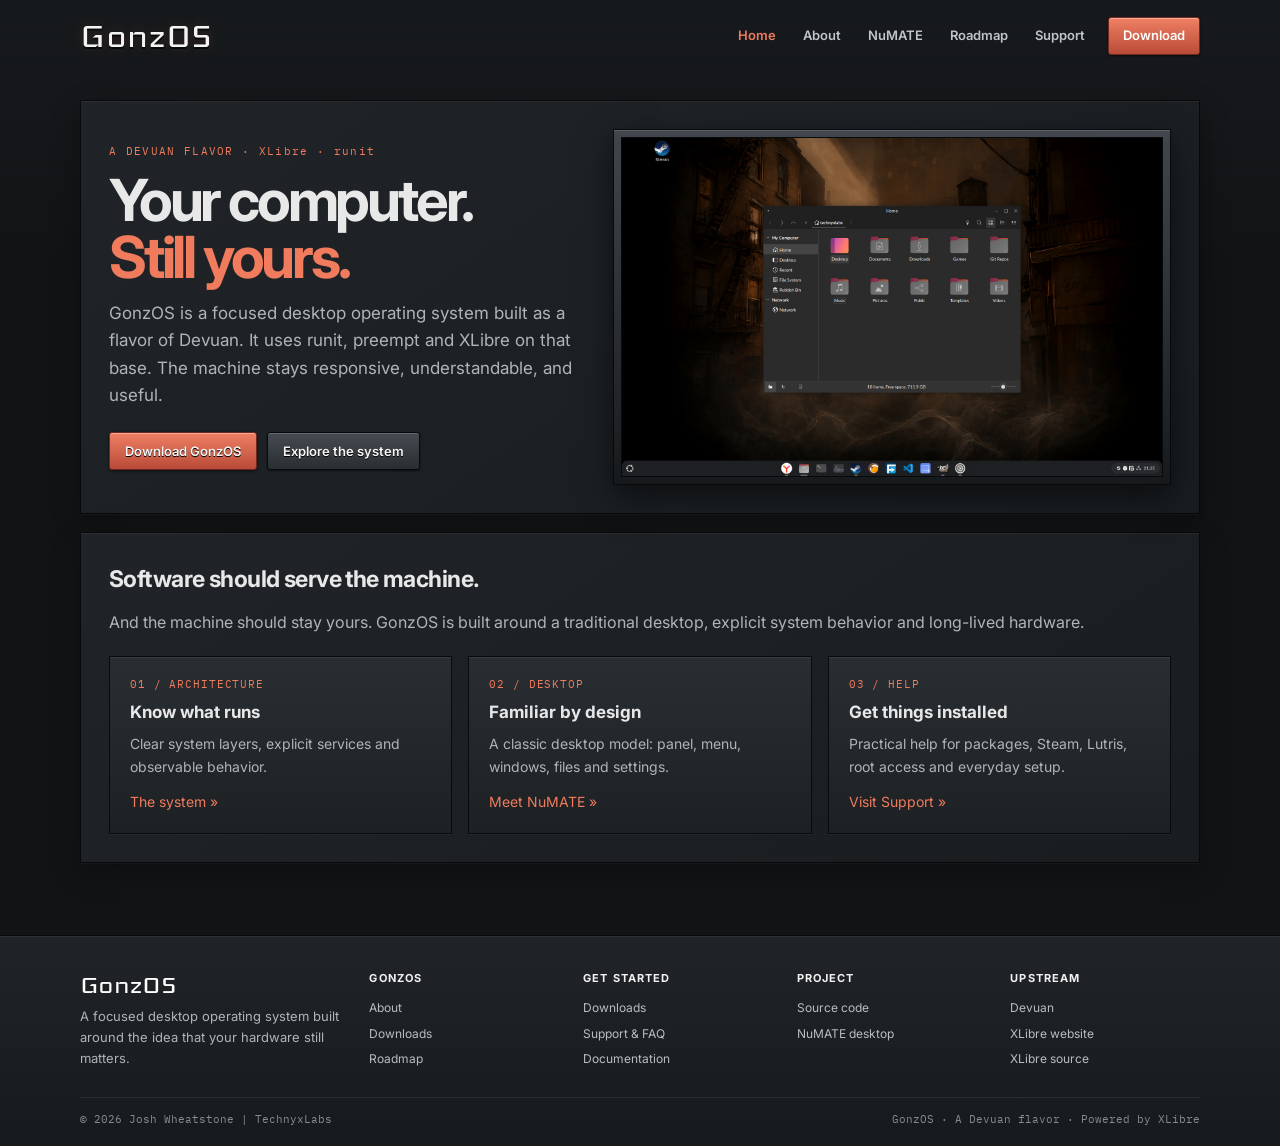
==== commit a7eccf84: "Rebuild" ====
--- a/GonzOS/index.html
+++ b/GonzOS/index.html
@@ -3,189 +3,336 @@
 <head>
   <meta charset="utf-8">
   <meta name="viewport" content="width=device-width, initial-scale=1">
-  <meta name="description" content="GonzOS — a desktop operating system built to keep your computer useful.">
+  <meta name="description" content="GonzOS — a focused Devuan-based desktop operating system built to keep your computer useful.">
   <title>GonzOS — Your computer. Still yours.</title>
-  <link rel="icon" href="assets/favicon.svg">
+  <link rel="icon" href="assets/favicon.png">
   <link rel="preconnect" href="https://fonts.googleapis.com">
   <link rel="preconnect" href="https://fonts.gstatic.com" crossorigin>
-  <link href="https://fonts.googleapis.com/css2?family=Inter:wght@400;500;600;700&family=IBM+Plex+Mono:wght@400;500&family=Orbitron:wght@700;800;900&display=swap" rel="stylesheet">
+  <link href="https://fonts.googleapis.com/css2?family=Iceland&family=Inter:wght@400;500;600;700&family=IBM+Plex+Mono:wght@400;500&display=swap" rel="stylesheet">
   <style>
-    :root{--bg:#090a0b;--surface:#111315;--card:#17191c;--text:#f5f6f7;--muted:#9da2a8;--faint:#656b72;--line:rgba(255,255,255,.09);--accent:#d9573f;--accent2:#ef7258;--max:1160px;--header:66px;--radius:22px}
-    *{box-sizing:border-box}html{scroll-behavior:smooth}body{margin:0;background:var(--bg);color:var(--text);font:17px/1.58 Inter,system-ui,-apple-system,"Segoe UI",sans-serif;-webkit-font-smoothing:antialiased}
-    a{color:inherit;text-decoration:none}img{display:block;max-width:100%}.wrap{width:min(var(--max),calc(100% - 44px));margin:auto}
-    .announcement{padding:10px 16px;text-align:center;background:#141619;border-bottom:1px solid var(--line);color:var(--muted);font-size:13px}
-    .announcement span{display:inline-block;padding:3px 8px;margin-right:8px;border-radius:6px;background:#2b1b18;color:#ff8a73;font-size:10px;font-weight:700;letter-spacing:.12em}
-    .announcement .btn{margin-left:8px;padding:5px 12px;font-size:12px;border-radius:8px}
-    header{position:sticky;top:0;z-index:50;height:var(--header);background:rgba(9,10,11,.82);backdrop-filter:blur(20px) saturate(140%);border-bottom:1px solid var(--line)}
-    .nav{height:100%;display:flex;align-items:center;justify-content:space-between}
-    .brand{display:flex;align-items:center;font-weight:800;font-size:22px;letter-spacing:0.02em}
-    .brand-name{font-family:"Orbitron",sans-serif;font-weight:800;letter-spacing:0.04em;text-transform:uppercase;font-size:18px;color:var(--text)}
-    .nav-links{display:flex;align-items:center;gap:2px}.nav-links a{padding:8px 14px;border-radius:10px;color:var(--muted);font-size:14px;transition:all .15s ease}.nav-links a:hover{color:var(--text);background:#ffffff0c}
-    .nav-links .nav-cta{background:var(--accent);color:#fff;padding-inline:16px}.nav-links .nav-cta:hover{background:var(--accent2)}
-    .menu-btn{display:none;border:0;background:none;color:var(--text);font:inherit}
-    .hero{padding:120px 0 80px;text-align:center}.section-label{color:var(--accent2);font-size:12px;font-weight:700;letter-spacing:.18em;text-transform:uppercase;margin:0 0 14px}
-    .hero h1,h2{letter-spacing:-.06em;line-height:.96}.hero h1{margin:0 auto 28px;max-width:920px;font-size:clamp(56px,9.2vw,108px);font-weight:700}.hero h1 em{font-style:normal;color:#d0d4d8}
-    .lede{max-width:700px;margin:0 auto 36px;color:var(--muted);font-size:21px;line-height:1.48}.actions{display:flex;justify-content:center;gap:12px;flex-wrap:wrap}
-    .btn{display:inline-flex;align-items:center;padding:13px 22px;border-radius:12px;font-size:14.5px;font-weight:600;border:1px solid transparent;cursor:pointer;background:none;color:inherit;font:inherit;transition:all .18s ease}.btn-primary{background:var(--accent);color:white;box-shadow:0 4px 14px #d9573f40}.btn-primary:hover{background:var(--accent2);transform:translateY(-1px)}
-    .btn-ghost{border-color:var(--line);background:#ffffff04}.btn-ghost:hover{background:#ffffff0c;border-color:#ffffff18}
-    .hero-shot{margin:68px auto 0;max-width:1080px;position:relative}.hero-shot:before{content:"";position:absolute;inset:6% 4%;background:radial-gradient(ellipse,var(--accent) 0,transparent 68%);opacity:.22;filter:blur(50px)}
-    .hero-shot img{position:relative;border:1px solid var(--line);border-radius:18px;box-shadow:0 40px 120px #000d}
-    .principle{border-block:1px solid var(--line);background:#101214;padding:20px 0;color:var(--muted);text-align:center;font-size:15.5px}.principle strong{color:var(--text);margin-right:8px}
-    section{padding:112px 0}.section-head{max-width:740px;margin-bottom:60px}.section-head h2{font-size:clamp(40px,5.2vw,60px);margin:0 0 20px}.section-head>p:last-child{margin:0;color:var(--muted);font-size:18.5px;line-height:1.55}
-    .values{display:grid;grid-template-columns:repeat(3,1fr);gap:20px}.values article{padding:28px 26px;border:1px solid var(--line);background:var(--card);border-radius:20px;transition:transform .2s ease,box-shadow .2s ease,border-color .2s ease}.values article:hover{transform:translateY(-4px);box-shadow:0 12px 40px #000a;border-color:#ffffff15}.values b{font-size:18.5px;display:block;margin-bottom:8px}.values p{margin:0;color:var(--muted);font-size:15px;line-height:1.55}
-    .feature-icon{width:42px;height:42px;border-radius:12px;background:linear-gradient(135deg,#d9573f22,#ef725822);display:flex;align-items:center;justify-content:center;margin-bottom:16px;font-size:20px;color:var(--accent2)}
-    .dark-band{background:#101214;border-block:1px solid var(--line)}.architecture{border-top:1px solid var(--line)}.arch-row{display:grid;grid-template-columns:110px 180px 1fr;gap:22px;padding:22px 0;border-bottom:1px solid var(--line);align-items:baseline}.arch-row span{color:var(--faint);font-size:13px;text-transform:uppercase;letter-spacing:.1em}.arch-row strong{font-family:"IBM Plex Mono",monospace;font-size:16px}.arch-row small{color:var(--muted)}
-    .split{display:grid;grid-template-columns:1.12fr .88fr;gap:68px;align-items:center}.split.reverse{grid-template-columns:.72fr 1.28fr}.split.reverse>.shot-frame{order:2}.shot-frame{overflow:hidden;border:1px solid var(--line);border-radius:var(--radius);background:#0e0f10;box-shadow:0 28px 80px #000a}.shot-frame img{width:100%}.shot-frame.portrait{max-width:440px}.split-copy h2{font-size:clamp(38px,4.2vw,54px);margin:0 0 20px}.split-copy p{color:var(--muted);margin:0 0 14px;line-height:1.58}
-    .release-grid{display:grid;grid-template-columns:1fr 1fr;gap:20px}.release-card{background:#16181b;padding:26px;border-radius:18px;border:1px solid var(--line)}.release-card b{font-size:17.5px}
-    .release-note{margin:30px 0 0;color:var(--muted);font-size:15px;max-width:720px;line-height:1.55}
-    .timeline{border-left:1px solid var(--line);margin-left:8px}.milestone{position:relative;padding:0 0 56px 40px}.milestone:before{content:"";position:absolute;left:-6px;top:4px;width:11px;height:11px;border-radius:50%;background:#51565c;border:2px solid var(--bg)}.milestone.current:before{background:var(--accent);box-shadow:0 0 0 6px #d9573f28}.milestone span{display:block;color:var(--accent2);font:12px "IBM Plex Mono",monospace;margin-bottom:8px}.milestone strong{font-size:28px;letter-spacing:-.04em}.milestone p{color:var(--muted);max-width:680px;margin:8px 0 0}
-    .manifesto{padding:128px 0;background:linear-gradient(180deg,#0b0c0e,#111315)}.manifesto h2{font-size:clamp(50px,7.2vw,88px);margin:0 0 24px}.manifesto>div>p:last-child{color:var(--muted);font-size:21px}
-    .download{text-align:center;border-top:1px solid var(--line)}.download h2{font-size:clamp(46px,6.2vw,72px);margin:0 0 16px}.download>div>p:not(.section-label){max-width:620px;margin:0 auto 32px;color:var(--muted)}.download small{display:block;color:var(--faint);margin-top:24px}
-    footer{border-top:1px solid var(--line);padding:60px 0 28px;color:var(--muted);font-size:14px;background:#0b0c0e}
-    .foot-grid{display:grid;grid-template-columns:1.5fr repeat(4,minmax(0,1fr));gap:32px;margin-bottom:48px}
-    .foot-intro{max-width:300px}.foot-brand{font-family:"Orbitron",sans-serif;font-weight:800;font-size:19px;letter-spacing:.04em;text-transform:uppercase;color:var(--text);margin-bottom:10px}
-    .foot-intro p{margin:0;line-height:1.65}.foot-group h4{margin:0 0 16px;color:var(--text);font-size:11px;text-transform:uppercase;letter-spacing:.14em}
-    .foot-links{display:grid;gap:10px}.foot-grid a{width:fit-content;color:var(--muted);transition:color .15s ease}.foot-grid a:hover{color:var(--text)}
-    .foot-credit{padding-top:16px;border-top:1px solid var(--line);margin-top:18px;color:var(--faint);font-size:12px}
-    .legal{display:flex;justify-content:space-between;gap:16px;border-top:1px solid var(--line);padding-top:20px;font-size:12px}
-    .legal span:last-child{color:var(--faint)}
-    .branches{display:grid;grid-template-columns:1fr 1fr;gap:20px;max-width:920px;margin:0 auto;text-align:left}
-    .branch{padding:32px;border:1px solid var(--line);background:var(--card);border-radius:22px;transition:transform .2s ease,box-shadow .2s ease}.branch:hover{transform:translateY(-3px);box-shadow:0 16px 48px #000b}
-    .branch-stable{border-color:rgba(217,87,63,.42);background:linear-gradient(145deg,#1a1717,#151719)}
-    .branch-experimental{background:linear-gradient(145deg,#17191c,#131518)}
-    .branch-top{display:flex;justify-content:space-between;align-items:center;margin-bottom:24px}
-    .branch-tag{font-size:11px;font-weight:700;letter-spacing:.14em;text-transform:uppercase;color:var(--accent2)}
-    .branch-experimental .branch-tag{color:#b4bac0}
-    .branch-version{font:13px "IBM Plex Mono",monospace;color:var(--faint)}
-    .branch h3{font-size:26px;letter-spacing:-.04em;margin:0 0 10px}
-    .branch p{color:var(--muted);font-size:15px;line-height:1.55;min-height:74px}
-    .branch ul{list-style:none;padding:0;margin:22px 0 28px;border-top:1px solid var(--line)}
-    .branch li{padding:10px 0;border-bottom:1px solid var(--line);font-size:13.5px;color:#c4c8cc}
-    .branch li:before{content:"✓";margin-right:10px;color:var(--accent2)}
-    .branch-experimental li:before{content:"→";color:#9da2a8}
-    .file-links{display:flex;flex-wrap:wrap;gap:10px;align-items:center;margin-top:18px}
-    .file-links .btn{padding:10px 16px;font-size:13.5px;gap:8px}
-    .file-links .btn svg{width:16px;height:16px;fill:currentColor}
-    .file-size{color:var(--faint);font-size:13px;margin-left:auto}
-    #dlstatus{display:none;margin-top:12px;font-size:13px;color:var(--muted);align-items:center;gap:8px}
-    #dlstatus.on{display:flex}
-    #dlstatus.busy:before{content:"";width:12px;height:12px;border-radius:50%;border:2px solid var(--line);border-top-color:var(--accent2);animation:dlspin .8s linear infinite}
-    @keyframes dlspin{to{transform:rotate(360deg)}}
-    @media(prefers-reduced-motion:reduce){#dlstatus.busy:before{animation:none}}
-    .checksum{margin-top:12px;font-size:13px;color:var(--muted)}
-    .checksum summary{cursor:pointer;color:var(--accent2)}
-    .checksum-open{margin-top:8px;padding:12px;background:#0e0f10;border-radius:10px;border:1px solid var(--line)}
-    .checksum-row{font-family:"IBM Plex Mono",monospace;font-size:12px;word-break:break-all;margin:4px 0}
-    @media(max-width:850px){.menu-btn{display:block}.nav-links{display:none;position:absolute;left:0;right:0;top:var(--header);padding:12px 22px 18px;background:#0c0d0f;border-bottom:1px solid var(--line);flex-direction:column;align-items:stretch}.nav-links.open{display:flex}.nav-links a{text-align:center}.hero{padding-top:80px}section{padding:80px 0}.values,.release-grid,.split,.split.reverse,.foot-grid{grid-template-columns:1fr}.split.reverse>.shot-frame{order:0}.arch-row{grid-template-columns:82px 1fr}.arch-row small{grid-column:2}.hero h1{font-size:clamp(52px,14vw,84px)}.foot-grid{grid-template-columns:1fr 1fr;gap:28px}.foot-intro{grid-column:1/-1;max-width:520px}}
-    @media(max-width:700px){.branches{grid-template-columns:1fr}.branch p{min-height:0}}
-    @media(max-width:520px){.wrap{width:min(var(--max),calc(100% - 30px))}.values{gap:14px}.hero-shot{margin-top:48px}.manifesto h2{font-size:50px}.foot-grid{grid-template-columns:1fr 1fr;gap:26px 18px}.foot-intro{grid-column:1/-1}.legal{display:block}.legal span{display:block;margin-bottom:8px}}
+    :root {
+      color-scheme: dark;
+      --bg: #111315;
+      --panel: #1b1e21;
+      --panel-raised: #24282c;
+      --panel-inset: #0c0e10;
+      --text: #e8e8e8;
+      --muted: #b0b4b8;
+      --faint: #858b91;
+      --line: #383d42;
+      --line-soft: #292e32;
+      --accent: #dc6248;
+      --accent-bright: #f07b5d;
+      --accent-dark: #8d382b;
+      --max: 1120px;
+      --header: 72px;
+    }
+    * { box-sizing: border-box; }
+    html { background: var(--bg); scroll-behavior: smooth; }
+    body {
+      margin: 0;
+      color: var(--text);
+      background: linear-gradient(#171a1d, #111315 280px);
+      font: 16px/1.62 Inter, "Segoe UI", sans-serif;
+      -webkit-font-smoothing: antialiased;
+    }
+    a { color: var(--accent-bright); text-decoration: none; }
+    a:hover { color: #ff9a7f; text-decoration: underline; }
+    img { display: block; max-width: 100%; }
+    code, pre, kbd { font-family: "IBM Plex Mono", monospace; }
+    code { color: #ffd0c4; }
+    .wrap { width: min(var(--max), calc(100% - 44px)); margin: 0 auto; }
+
+    /* Traditional desktop-software site chrome */
+    .announcement {
+      min-height: 34px;
+      padding: 5px 16px;
+      text-align: center;
+      color: #d5d7d9;
+      background: #24282b;
+      border-bottom: 1px solid #08090a;
+      box-shadow: inset 0 -1px rgba(255,255,255,.035);
+      font: 12px/1.8 "IBM Plex Mono", monospace;
+      letter-spacing: .04em;
+    }
+    .announcement strong { color: var(--accent-bright); margin-right: 10px; }
+    .announcement a { margin-left: 12px; font-weight: 600; }
+    header {
+      position: relative;
+      z-index: 20;
+      background: transparent;
+      border: 0;
+      box-shadow: none;
+    }
+    .nav { min-height: var(--header); display: flex; align-items: center; justify-content: space-between; gap: 24px; }
+    .brand { display: inline-flex; align-items: center; min-width: 150px; color: #fff; text-decoration: none; }
+    .brand:hover { color: #fff; text-decoration: none; }
+    .brand-name {
+      font-family: "Iceland", sans-serif;
+      font-weight: 400;
+      font-style: normal;
+      font-size: 43px;
+      line-height: .9;
+      letter-spacing: .015em;
+      color: #f4f4f4;
+      text-shadow: 0 2px 0 #090a0b, 0 0 12px #dc624833;
+    }
+    .nav-links { display: flex; align-items: stretch; align-self: stretch; gap: 3px; }
+    .nav-links a {
+      display: inline-flex;
+      align-items: center;
+      padding: 0 12px;
+      color: #c1c5c8;
+      font-size: 13px;
+      font-weight: 600;
+      transition: color .12s ease;
+    }
+    .nav-links a:hover, .nav-links a[aria-current="page"] {
+      color: var(--accent-bright);
+      text-decoration: none;
+    }
+    .nav-links a.nav-cta {
+      color: #fff;
+      background: linear-gradient(#ef8064, #b94a37);
+      border: 1px solid #70291f;
+      border-radius: 3px;
+      margin: 17px 0 17px 8px;
+      padding: 0 14px;
+      box-shadow: inset 0 1px #ffffff55, 0 1px 3px #0009;
+    }
+    .nav-links a.nav-cta:hover, .nav-links a.nav-cta[aria-current="page"] { color: #fff; background: linear-gradient(#ff9578, #cb5741); }
+    .menu-btn { display: none; color: var(--text); background: linear-gradient(#3b4146,#24292d); border: 1px solid #090a0b; border-radius: 3px; padding: 8px 12px; font: inherit; box-shadow: inset 0 1px #ffffff24; }
+
+    .page-frame { min-height: 65vh; padding: 28px 0 72px; }
+    .page { display: none; animation: page-in .16s ease-out; }
+    .page.active { display: block; }
+    @keyframes page-in { from { opacity: .65; transform: translateY(3px); } to { opacity: 1; transform: none; } }
+    .page-titlebar {
+      padding: 19px 24px 18px;
+      margin: 0 0 25px;
+      background: linear-gradient(#30363a, #24292d);
+      border: 1px solid #090a0b;
+      box-shadow: inset 0 1px #ffffff16, 0 1px 0 #ffffff0b, 0 4px 14px #0005;
+    }
+    .page-titlebar .eyebrow { margin: 0 0 4px; color: var(--accent-bright); font: 11px "IBM Plex Mono", monospace; letter-spacing: .13em; text-transform: uppercase; }
+    .page-titlebar h1 { margin: 0; color: #f1f2f2; font-size: clamp(27px, 4vw, 39px); line-height: 1.12; letter-spacing: -.035em; }
+    .page-titlebar p { max-width: 760px; margin: 8px 0 0; color: #c1c5c8; }
+    .content-panel {
+      padding: 28px;
+      background: linear-gradient(145deg, #202428, #191d20);
+      border: 1px solid #08090a;
+      box-shadow: inset 0 1px #ffffff0c, 0 1px 0 #ffffff08, 0 8px 26px #0004;
+    }
+    .content-panel + .content-panel { margin-top: 20px; }
+    .content-panel h2 { margin: 0 0 12px; font-size: 23px; letter-spacing: -.025em; }
+    .content-panel h3 { margin: 24px 0 8px; font-size: 18px; }
+    .content-panel p { color: var(--muted); margin: 0 0 14px; }
+    .content-panel p:last-child { margin-bottom: 0; }
+    .content-panel ul, .content-panel ol { color: var(--muted); padding-left: 22px; }
+    .content-panel li { margin: 5px 0; }
+    .inset { padding: 15px 17px; background: var(--panel-inset); border: 1px solid #08090a; box-shadow: inset 0 2px 7px #0009; }
+    .inset p { margin: 0; }
+    .note { border-left: 3px solid var(--accent); padding: 12px 16px; background: #dc624812; color: #d2d3d4; }
+    .note strong { color: #fff; }
+    .grid-2 { display: grid; grid-template-columns: repeat(2, minmax(0,1fr)); gap: 18px; }
+    .grid-3 { display: grid; grid-template-columns: repeat(3, minmax(0,1fr)); gap: 16px; }
+    .tile {
+      min-width: 0;
+      padding: 20px;
+      background: linear-gradient(#292e32, #1d2124);
+      border: 1px solid #090a0b;
+      box-shadow: inset 0 1px #ffffff12, 0 1px 0 #ffffff08;
+    }
+    .tile h3 { margin: 0 0 7px; font-size: 17px; }
+    .tile p { margin: 0; color: var(--muted); font-size: 14px; }
+    .tile .tile-label { display: block; color: var(--accent-bright); font: 11px "IBM Plex Mono", monospace; margin-bottom: 8px; text-transform: uppercase; letter-spacing: .08em; }
+    .hero-layout { display: grid; grid-template-columns: .92fr 1.08fr; gap: 28px; align-items: center; }
+    .hero-copy h2 { margin: 0 0 14px; font-size: clamp(38px, 5.2vw, 58px); line-height: .98; letter-spacing: -.055em; }
+    .hero-copy h2 em { color: var(--accent-bright); font-style: normal; }
+    .hero-copy p { max-width: 520px; color: var(--muted); font-size: 17px; }
+    .hero-shot { padding: 7px; background: linear-gradient(#41474c,#171a1d); border: 1px solid #08090a; box-shadow: 0 12px 30px #0008, inset 0 1px #ffffff24; }
+    .hero-shot img { width: 100%; border: 1px solid #08090a; }
+    .actions { display: flex; flex-wrap: wrap; gap: 10px; margin-top: 22px; }
+    .btn {
+      display: inline-flex; align-items: center; justify-content: center; gap: 8px;
+      min-height: 38px; padding: 8px 15px; cursor: pointer;
+      color: #f5f5f5; font: 600 13px Inter, sans-serif;
+      border: 1px solid #08090a; border-radius: 3px;
+      background: linear-gradient(#454b50, #292e32);
+      box-shadow: inset 0 1px #ffffff2b, 0 1px 2px #0008;
+      text-shadow: 0 1px #000;
+    }
+    .btn:hover { color: #fff; text-decoration: none; background: linear-gradient(#555d63,#343a3f); }
+    .btn-primary { background: linear-gradient(#ef8064, #b94a37); border-color: #70291f; box-shadow: inset 0 1px #ffffff55, 0 1px 3px #0009; }
+    .btn-primary:hover { background: linear-gradient(#ff9578, #cb5741); }
+    .btn:disabled { opacity: .6; cursor: wait; }
+    .architecture { border-top: 1px solid var(--line); }
+    .arch-row { display: grid; grid-template-columns: 110px 180px 1fr; gap: 18px; padding: 15px 10px; border-bottom: 1px solid var(--line); align-items: baseline; }
+    .arch-row:nth-child(odd) { background: #ffffff04; }
+    .arch-row span { color: var(--faint); font: 11px "IBM Plex Mono", monospace; text-transform: uppercase; }
+    .arch-row strong { font: 15px "IBM Plex Mono", monospace; color: #f2f2f2; }
+    .arch-row small { color: var(--muted); }
+    .shot-row { display: grid; grid-template-columns: 1fr 1fr; gap: 22px; align-items: start; }
+    .shot-frame { padding: 6px; background: linear-gradient(#41474c,#171a1d); border: 1px solid #08090a; box-shadow: 0 8px 24px #0008, inset 0 1px #ffffff22; }
+    .shot-frame img { width: 100%; }
+    .release-card { padding: 22px; background: linear-gradient(#292e32,#1d2124); border: 1px solid #090a0b; box-shadow: inset 0 1px #ffffff14; }
+    .release-card h3 { margin: 8px 0; font-size: 21px; }
+    .release-card p { color: var(--muted); }
+    .status { display: inline-block; padding: 3px 8px; color: #ffd0c4; background: #8d382b55; border: 1px solid #a74b3a; font: 10px "IBM Plex Mono", monospace; text-transform: uppercase; letter-spacing: .08em; }
+
+    /* Original connected roadmap: orange nodes, graphite rail */
+    .timeline { position: relative; margin: 6px 0 0 12px; padding: 2px 0 0 34px; border-left: 2px solid #555b60; }
+    .timeline:before { content: ""; position: absolute; left: -4px; top: 0; bottom: 0; width: 6px; background: linear-gradient(90deg,#090a0b,#777e84,#202428); opacity: .75; }
+    .milestone { position: relative; padding: 0 0 34px 8px; }
+    .milestone:last-child { padding-bottom: 4px; }
+    .milestone:before { content: ""; position: absolute; left: -43px; top: 4px; width: 13px; height: 13px; border-radius: 50%; background: radial-gradient(circle at 35% 30%,#9da2a6,#454b50 62%,#171a1d); border: 2px solid #090a0b; box-shadow: 0 0 0 1px #62696f; }
+    .milestone.current:before { background: radial-gradient(circle at 35% 30%,#ffb29b,var(--accent) 58%,#853326); box-shadow: 0 0 0 1px #f07b5d, 0 0 0 5px #dc624826, 0 0 15px #dc624866; }
+    .milestone span { display: block; margin-bottom: 4px; color: var(--accent-bright); font: 11px "IBM Plex Mono", monospace; }
+    .milestone strong { display: block; color: #f0f1f1; font-size: 21px; }
+    .milestone p { max-width: 720px; margin: 5px 0 0; color: var(--muted); }
+    .milestone .btn { margin-top: 8px; }
+
+    /* Support manual */
+    .support-layout { display: grid; grid-template-columns: 220px minmax(0,1fr); gap: 20px; align-items: start; }
+    .support-index { padding: 8px; background: linear-gradient(#292e32,#1c2023); border: 1px solid #090a0b; box-shadow: inset 0 1px #ffffff12; }
+    .support-index strong { display: block; padding: 9px 10px; color: #fff; font-size: 12px; text-transform: uppercase; letter-spacing: .1em; }
+    .support-index a { display: block; padding: 7px 10px; color: #c1c5c8; font-size: 13px; border-top: 1px solid #ffffff08; }
+    .support-index a:hover { color: #fff; background: #dc624818; text-decoration: none; }
+    .faq-group { margin-bottom: 22px; }
+    .faq-group:last-child { margin-bottom: 0; }
+    .faq-group h2 { margin: 0 0 10px; padding-bottom: 9px; border-bottom: 1px solid var(--line); font-size: 20px; }
+    details.faq { margin: 7px 0; border: 1px solid #0a0b0c; background: #191d20; box-shadow: inset 0 1px #ffffff08; }
+    details.faq summary { position: relative; padding: 12px 38px 12px 14px; color: #e5e6e7; cursor: pointer; list-style: none; font-weight: 600; font-size: 14px; }
+    details.faq summary::-webkit-details-marker { display: none; }
+    details.faq summary:after { content: "+"; position: absolute; right: 14px; top: 8px; color: var(--accent-bright); font: 22px "IBM Plex Mono", monospace; }
+    details.faq[open] summary:after { content: "−"; }
+    .faq-answer { padding: 0 15px 15px; color: var(--muted); font-size: 14px; }
+    .faq-answer p { margin: 0 0 10px; }
+    .faq-answer p:last-child { margin-bottom: 0; }
+    .faq-answer pre { overflow-x: auto; margin: 10px 0; padding: 12px 14px; color: #f0c6ba; background: #090b0c; border: 1px solid #050607; box-shadow: inset 0 2px 8px #000b; font-size: 12px; line-height: 1.65; }
+    .faq-answer ol, .faq-answer ul { padding-left: 20px; }
+    .faq-answer li { margin: 5px 0; }
+
+    .download-box { padding: 24px; background: linear-gradient(#292e32,#1c2023); border: 1px solid #090a0b; box-shadow: inset 0 1px #ffffff12; }
+    .download-box h2 { margin: 0 0 8px; }
+    .download-box p { color: var(--muted); }
+    .file-links { display: flex; flex-wrap: wrap; gap: 9px; align-items: center; margin: 16px 0 8px; }
+    .file-size { color: var(--faint); font: 12px "IBM Plex Mono", monospace; margin-left: auto; }
+    #dlstatus { display: none; margin-top: 12px; color: var(--muted); font-size: 13px; }
+    #dlstatus.on { display: block; }
+    #dlstatus.busy:before { content: ""; display: inline-block; width: 10px; height: 10px; margin-right: 8px; border-radius: 50%; border: 2px solid var(--line); border-top-color: var(--accent-bright); animation: spin .8s linear infinite; }
+    @keyframes spin { to { transform: rotate(360deg); } }
+    .checksum { margin-top: 14px; color: var(--muted); font-size: 13px; }
+    .checksum summary { color: var(--accent-bright); cursor: pointer; }
+    .checksum-open { margin-top: 8px; padding: 12px; background: #0c0e10; border: 1px solid #08090a; }
+    .checksum-row { margin: 4px 0; font: 12px "IBM Plex Mono", monospace; word-break: break-all; }
+
+    footer { padding: 34px 0 20px; color: var(--muted); background: linear-gradient(#202428,#171a1d); border-top: 1px solid #08090a; box-shadow: inset 0 1px #ffffff10; }
+    .foot-grid { display: grid; grid-template-columns: 1.4fr repeat(4,minmax(0,1fr)); gap: 24px; padding-bottom: 28px; }
+    .foot-brand { margin-bottom: 5px; color: #fff; font: 32px/.95 "Iceland", sans-serif; }
+    .foot-intro p { margin: 0; max-width: 260px; font-size: 13px; }
+    .foot-group h4 { margin: 0 0 10px; color: #f0f1f1; font-size: 11px; letter-spacing: .1em; text-transform: uppercase; }
+    .foot-links { display: grid; gap: 6px; }
+    .foot-links a { color: #b8bdc1; font-size: 12px; }
+    .foot-links a:hover { color: #fff; }
+    .legal { display: flex; justify-content: space-between; gap: 12px; padding-top: 14px; border-top: 1px solid #ffffff12; color: #858b91; font: 11px "IBM Plex Mono", monospace; }
+
+    @media (max-width: 900px) {
+      .menu-btn { display: block; }
+      .nav { min-height: var(--header); }
+      .nav-links { display: none; position: absolute; top: 100%; left: 0; right: 0; padding: 8px 22px 14px; background: #171a1d; border: 1px solid #383d42; box-shadow: 0 8px 15px #0009; flex-direction: column; }
+      .nav-links.open { display: flex; }
+      .nav-links a { min-height: 40px; border: 0; border-bottom: 1px solid #ffffff0a; }
+      .nav-links a.nav-cta { margin: 8px 0 0; justify-content: center; }
+      .hero-layout, .shot-row { grid-template-columns: 1fr; }
+      .hero-shot { max-width: 760px; }
+      .support-layout { grid-template-columns: 1fr; }
+      .support-index { display: flex; flex-wrap: wrap; gap: 2px; }
+      .support-index strong { width: 100%; }
+      .support-index a { border: 0; padding: 6px 9px; }
+      .foot-grid { grid-template-columns: repeat(2,minmax(0,1fr)); }
+      .foot-intro { grid-column: 1/-1; }
+    }
+    @media (max-width: 620px) {
+      .wrap { width: min(var(--max), calc(100% - 28px)); }
+      .page-frame { padding-top: 17px; }
+      .page-titlebar, .content-panel { padding: 19px; }
+      .grid-2, .grid-3 { grid-template-columns: 1fr; }
+      .arch-row { grid-template-columns: 76px 1fr; gap: 8px 12px; }
+      .arch-row small { grid-column: 2; }
+      .timeline { margin-left: 8px; padding-left: 28px; }
+      .milestone:before { left: -37px; }
+      .milestone strong { font-size: 19px; }
+      .foot-grid { gap: 22px 14px; }
+      .legal { display: block; line-height: 1.8; }
+      .file-size { width: 100%; margin: 4px 0 0; }
+    }
+    @media (prefers-reduced-motion: reduce) { *, *:before, *:after { scroll-behavior: auto !important; animation-duration: .01ms !important; transition-duration: .01ms !important; } }
   </style>
 </head>
 <body>
-  <div class="announcement">
-    <span>PREVIEW</span>
-    Release Preview
-    <a class="btn btn-primary" href="#download">Download Now</a>
-  </div>
 
   <header>
     <div class="wrap nav">
-      <a class="brand" href="#" aria-label="GonzOS home">
-        <span class="brand-name">GonzOS</span>
-      </a>
-      <button class="menu-btn" data-menu aria-label="Open menu">Menu</button>
-      <nav class="nav-links" data-nav>
-        <a href="#why">Why</a>
-        <a href="#system">System</a>
-        <a href="#numate">NuMATE</a>
-        <a href="#release">Release</a>
-        <a href="#roadmap">Roadmap</a>
-        <a class="nav-cta" href="#download">Get GonzOS</a>
+      <a class="brand" href="#home" data-page-link="home" aria-label="GonzOS home"><span class="brand-name">GonzOS</span></a>
+      <button class="menu-btn" data-menu type="button" aria-expanded="false" aria-label="Toggle navigation">Menu</button>
+      <nav class="nav-links" data-nav aria-label="Main navigation">
+        <a href="#home" data-page-link="home">Home</a>
+        <a href="#about" data-page-link="about">About</a>
+        <a href="#numate" data-page-link="numate">NuMATE</a>
+        <a href="#roadmap" data-page-link="roadmap">Roadmap</a>
+        <a href="#support" data-page-link="support">Support</a>
+        <a class="nav-cta" href="#download" data-page-link="download">Download</a>
       </nav>
     </div>
   </header>
 
-  <main>
-    <section class="hero">
-      <div class="wrap">
-        <h1>Your computer.<br><em>Still yours.</em></h1>
-        <p class="lede">GonzOS is a focused desktop operating system built as a flavor of Devuan. It uses runit, preempt and XLibre on that base. The machine stays responsive, understandable, and useful.</p>
-        <div class="actions">
-          <a class="btn btn-primary" href="#download">Download GonzOS</a>
-          <a class="btn btn-ghost" href="#system">See the system</a>
-        </div>
-        <div class="hero-shot">
-          <img src="assets/desktop.jpg" alt="GonzOS NuMATE desktop">
+  <main class="page-frame wrap" id="main-content">
+    <!-- HOME -->
+    <section class="page active" id="page-home" data-page="home" aria-labelledby="home-title">
+      <div class="content-panel">
+        <div class="hero-layout">
+          <div class="hero-copy">
+            <p class="section-label" style="color:var(--accent-bright);font:11px 'IBM Plex Mono',monospace;letter-spacing:.12em">A DEVUAN FLAVOR · XLibre · runit</p>
+            <h2 id="home-title">Your computer.<br><em>Still yours.</em></h2>
+            <p>GonzOS is a focused desktop operating system built as a flavor of Devuan. It uses runit, preempt and XLibre on that base. The machine stays responsive, understandable, and useful.</p>
+            <div class="actions">
+              <a class="btn btn-primary" href="#download" data-page-link="download">Download GonzOS</a>
+              <a class="btn" href="#about" data-page-link="about">Explore the system</a>
+            </div>
+          </div>
+          <div class="hero-shot"><img src="assets/desktop.jpg" alt="GonzOS NuMATE desktop"></div>
+        </div>
+      </div>
+      <div class="content-panel" style="margin-top:18px">
+        <h2>Software should serve the machine.</h2>
+        <p>And the machine should stay yours. GonzOS is built around a traditional desktop, explicit system behavior and long-lived hardware.</p>
+        <div class="grid-3" style="margin-top:20px">
+          <article class="tile"><span class="tile-label">01 / Architecture</span><h3>Know what runs</h3><p>Clear system layers, explicit services and observable behavior.</p><p style="margin-top:12px"><a href="#about" data-page-link="about">The system »</a></p></article>
+          <article class="tile"><span class="tile-label">02 / Desktop</span><h3>Familiar by design</h3><p>A classic desktop model: panel, menu, windows, files and settings.</p><p style="margin-top:12px"><a href="#numate" data-page-link="numate">Meet NuMATE »</a></p></article>
+          <article class="tile"><span class="tile-label">03 / Help</span><h3>Get things installed</h3><p>Practical help for packages, Steam, Lutris, root access and everyday setup.</p><p style="margin-top:12px"><a href="#support" data-page-link="support">Visit Support »</a></p></article>
         </div>
       </div>
     </section>
 
-    <div class="principle">
-      <div class="wrap">
-        <strong>Software should serve the machine.</strong>
-        And the machine should stay yours.
-      </div>
-    </div>
-
-    <section id="why">
-      <div class="wrap">
-        <div class="section-head">
-          <p class="section-label">Why GonzOS</p>
-          <h2>Modern software.<br>Without the modern bloat.</h2>
-          <p>Old hardware is not disposable. A Core 2 Duo should be able to load a wiki. A well-kept workstation should remain a useful computer for years. GonzOS was developed on an Acer 5920G and a Dell Inspiron 1545. All types of hardware are first-class.</p>
-        </div>
-        <div class="values">
-          <article>
-            <div class="feature-icon">⚡</div>
-            <b>Responsive</b>
-            <p>Interactive work stays first-class when the browser, compiler, or background jobs get busy.</p>
-          </article>
-          <article>
-            <div class="feature-icon">≡</div>
-            <b>Predictable</b>
-            <p>System policy is explicit. Services have owners. Packages define the contract.</p>
-          </article>
-          <article>
-            <div class="feature-icon">◉</div>
-            <b>Observable</b>
-            <p>Memory pressure, page-cache behavior, CPU policy and system state are exposed instead of hidden behind magic.</p>
-          </article>
-          <article>
-            <div class="feature-icon">▢</div>
-            <b>Familiar</b>
-            <p>NuMATE keeps the classic desktop model: panel, menu, windows, desktop, files and settings.</p>
-          </article>
-          <article>
-            <div class="feature-icon">↓</div>
-            <b>Lean</b>
-            <p>A Devuan flavor. runit. XLibre. C-based components where they belong. No framework parade. The stack stays light and planted exactly where it is.</p>
-          </article>
-          <article>
-            <div class="feature-icon">∞</div>
-            <b>Long-lived</b>
-            <p>No major rebuilds for the foreseeable future. The stack stays light-weight where it already works. Five-year support window that does not throw away the desktop every release.</p>
-          </article>
-        </div>
-      </div>
-    </section>
-
-    <section id="about">
-      <div class="wrap">
-        <div class="section-head">
-          <p class="section-label">About</p>
-          <h2>Built by someone who has seen the inside of the machine.</h2>
-        </div>
-        <p style="max-width:720px;color:var(--muted);font-size:18px;line-height:1.55">My name is Josh. I'm the founder and lead technical director of GonzOS. For the past ten years I've worked in domestic appliance repair—consoles, phones, televisions, tablets, and more. I've dug through thousands of firmware images and system implementations inside jukeboxes, gambling machines, and all sorts of embedded hardware. That work taught me software can be fast and efficient, or bloated and incoherent. I know what makes it fast because I've spent years making it work on machines that had no business running anything at all.</p>
-      </div>
-    </section>
-
-    <section id="system" class="dark-band">
-      <div class="wrap">
-        <div class="section-head">
-          <p class="section-label">The machine</p>
-          <h2>GonzOS owns the computer.<br>NuMATE owns the session.</h2>
-          <p>Two layers. Clear responsibilities. No desktop component needs to become the operating system. GonzOS is a Devuan flavor. The stack stays light and planted where it already works.</p>
-        </div>
+    <!-- ABOUT -->
+    <section class="page" id="page-about" data-page="about" aria-labelledby="about-title">
+      <div class="page-titlebar"><p class="eyebrow">The project</p><h1 id="about-title">About GonzOS</h1><p>A computer should remain understandable, responsive and useful for years.</p></div>
+      <div class="content-panel">
+        <h2>Modern software. Without the modern bloat.</h2>
+        <p>Old hardware is not disposable. A Core 2 Duo should be able to load a wiki. A well-kept workstation should remain a useful computer for years. GonzOS was developed on an Acer 5920G and a Dell Inspiron 1545. All types of hardware are first-class.</p>
+        <div class="grid-3" style="margin-top:22px">
+          <article class="tile"><h3>Responsive</h3><p>Interactive work stays first-class when the browser, compiler, or background jobs get busy.</p></article>
+          <article class="tile"><h3>Predictable</h3><p>System policy is explicit. Services have owners. Packages define the contract.</p></article>
+          <article class="tile"><h3>Observable</h3><p>Memory pressure, page-cache behavior, CPU policy and system state are exposed instead of hidden behind magic.</p></article>
+          <article class="tile"><h3>Familiar</h3><p>NuMATE keeps the classic desktop model: panel, menu, windows, desktop, files and settings.</p></article>
+          <article class="tile"><h3>Lean</h3><p>A Devuan flavor. runit. XLibre. C-based components where they belong. The stack stays light and planted exactly where it is.</p></article>
+          <article class="tile"><h3>Long-lived</h3><p>A five-year support window that does not throw away the desktop every release.</p></article>
+        </div>
+      </div>
+      <div class="content-panel">
+        <h2>System architecture</h2>
+        <p>GonzOS is a Devuan flavor. The stack stays light and planted where it already works. No desktop component needs to become the operating system.</p>
         <div class="architecture">
           <div class="arch-row"><span>Kernel</span><strong>preempt</strong><small>Optional in Drift · real-time scheduling when you need it</small></div>
           <div class="arch-row"><span>PID 1</span><strong>runit</strong><small>Simple service supervision and explicit service state</small></div>
@@ -195,57 +342,71 @@
           <div class="arch-row"><span>Cache</span><strong>gonzocache</strong><small>Launch scores · page-cache hold · watermark</small></div>
         </div>
       </div>
+      <div class="content-panel"><h2>Clear ownership</h2><p>The operating-system layer handles machine policy and services. The desktop session handles the user's workspace. Keeping those responsibilities separate makes the system easier to reason about and maintain.</p></div>
+      <div class="content-panel">
+        <h2>Built by someone who has seen the inside of the machine.</h2>
+        <p>I'm the founder and lead technical director of GonzOS. For the past ten years I've worked in domestic appliance repair—consoles, phones, televisions, tablets, and more. I've dug through thousands of firmware images and system implementations inside jukeboxes, gambling machines, and all sorts of embedded hardware. That work taught me software can be fast and efficient, or bloated and incoherent. I know what makes it fast because I've spent years making it work on machines that had no business running anything at all.</p>
+      </div>
     </section>
 
-    <section id="numate">
-      <div class="wrap split">
-        <div class="shot-frame">
-          <img src="assets/wall.jpg" alt="NuMATE desktop wallpaper and panel">
-        </div>
-        <div class="split-copy">
-          <p class="section-label">NuMATE</p>
-          <h2>A desktop with a point of view.</h2>
-          <p>NuMATE is the session around GonzOS. Axiom-panel owns the panel and notifications. Nemo owns the desktop and files. Marco composes. mate-session holds the login together.</p>
-          <p>It is deliberately familiar. You should not have to learn an operating system before you can use one.</p>
+    <!-- NUMATE -->
+    <section class="page" id="page-numate" data-page="numate" aria-labelledby="numate-title">
+      <div class="page-titlebar"><p class="eyebrow">The desktop</p><h1 id="numate-title">NuMATE</h1><p>A desktop with a point of view: familiar, direct and deliberately consistent.</p></div>
+      <div class="content-panel">
+        <div class="shot-row">
+          <div class="shot-frame"><img src="assets/wall.jpg" alt="NuMATE desktop wallpaper and panel"></div>
+          <div><h2>A familiar desktop, not a new puzzle.</h2><p>NuMATE is the session around GonzOS. Axiom-panel owns the panel and notifications. Nemo owns the desktop and files. Marco composes. mate-session holds the login together.</p><p>It is deliberately familiar. You should not have to learn an operating system before you can use one.</p></div>
+        </div>
+      </div>
+      <div class="content-panel">
+        <div class="shot-row">
+          <div><h2>The shell</h2><p>Axiom-panel handles the panel, launcher, running applications, status and notifications. Quick settings are immediate. Notifications are clear and actionable.</p><p>The desktop is familiar, direct, and deliberately consistent.</p></div>
+          <div class="shot-frame"><img src="assets/panels.jpg" alt="NuMATE notifications and quick settings"></div>
+        </div>
+      </div>
+      <div class="content-panel">
+        <div class="shot-row">
+          <div class="shot-frame"><img src="assets/settings.jpg" alt="NuMATE Settings"></div>
+          <div><h2>One window, all your Settings.</h2><p>NuMATE Settings replaces the old control-center sprawl with one application and one sidebar. Appearance, display, sound, input, power, users, network and defaults live together.</p></div>
         </div>
       </div>
     </section>
 
-    <section>
-      <div class="wrap split reverse">
-        <div class="shot-frame portrait">
-          <img src="assets/panels.jpg" alt="NuMATE notifications and quick settings">
-        </div>
-        <div class="split-copy">
-          <p class="section-label">The shell</p>
-          <h2>One place for the things you change.</h2>
-          <p>Axiom-panel handles the panel, launcher, running applications, status and notifications. Quick settings are immediate. Notifications are clear and actionable.</p>
-          <p>The desktop is familiar, direct, and deliberately consistent.</p>
-        </div>
-      </div>
+    <!-- DOWNLOAD / RELEASE -->
+    <section class="page" id="page-download" data-page="download" aria-labelledby="download-title">
+      <div class="page-titlebar"><p class="eyebrow">Get GonzOS</p><h1 id="download-title">Downloads</h1><p>Public Release Preview for amd64. The Drift release-candidate track follows when it is ready.</p></div>
+      <div class="grid-2">
+        <article class="release-card">
+          <span class="status">Available now</span>
+          <h3>GonzOS Release Preview</h3>
+          <p>Live image for amd64. NuMATE desktop included. Intended for evaluation and feedback.</p>
+          <div class="file-links">
+            <button class="btn btn-primary" id="dlbtn" type="button">Direct download</button>
+            <button class="btn" id="dltorrent" type="button">Torrent file</button>
+            <a class="btn" href="magnet:?xt=urn:btih:J7WMOITENU5UWR7MHCLHBAOPVRXZYPXL&amp;dn=gonzos-live-release-preview-amd64-2026-11-16_2142&amp;tr=http%3A%2F%2Fbt1.archive.org%3A6969%2Fannounce">Magnet link</a>
+            <span class="file-size">~2.4 GB</span>
+          </div>
+          <div id="dlstatus" aria-live="polite">Starting download…</div>
+          <div class="checksum" aria-label="ISO checksum"><div class="checksum-open"><div class="checksum-row">ISO: <code>gonzos-live-release-preview-amd64-2026-11-16_2142.iso</code></div><div class="checksum-row">MD5: <code>a326ff34e57f2c19150e211896322921</code></div></div></div>
+        </article>
+        <article class="release-card">
+          <span class="status">Coming</span>
+          <h3>Drift RC1 → Stable</h3>
+          <p>Drift RC1 is the first formal release candidate. RC2 only if needed. Then Stable.</p>
+          <ul><li>Feature-complete release candidate</li><li>Conditional RC2, only if required</li><li>Stable promoted from the validated candidate</li></ul>
+          <a class="btn" href="#roadmap" data-page-link="roadmap">View roadmap</a>
+        </article>
+      </div>
+      <div class="content-panel install-warning" style="margin-top:20px"><h2>Before installing — read this first</h2><p><strong>GonzOS is currently an incomplete release preview.</strong> It is still under development and has known security issues. It is <strong>not recommended for daily use</strong>, and you should not rely on it for sensitive work, personal data or a production machine.</p><p>Use it for evaluation and testing on hardware where instability or data loss would be acceptable. Back up important data before changing partitions or installing any operating system. Test hardware compatibility from the live environment first.</p><p>For help with software and system setup after installation, see the <a href="#support" data-page-link="support">Support manual</a>.</p></div>
+      <div class="content-panel"><h2>Release promotion</h2><p>RC2 is conditional. If RC1 is validated and no release-blocking defects remain, there is no reason to manufacture another candidate. Stable is promoted from the final validated candidate.</p></div>
     </section>
 
-    <section>
-      <div class="wrap split">
-        <div class="shot-frame">
-          <img src="assets/settings.jpg" alt="NuMATE Settings">
-        </div>
-        <div class="split-copy">
-          <p class="section-label">Settings</p>
-          <h2>One window, all your Settings.</h2>
-          <p>NuMATE Settings replaces the old control-center sprawl with one application and one sidebar. Appearance, display, sound, input, power, users, network and defaults live together.</p>
-        </div>
-      </div>
-    </section>
-
-    <section id="roadmap">
-      <div class="wrap">
-        <div class="section-head">
-          <p class="section-label">Roadmap</p>
-          <h2>Build it once.<br>Keep it coherent.</h2>
-        </div>
+    <!-- ROADMAP -->
+    <section class="page" id="page-roadmap" data-page="roadmap" aria-labelledby="roadmap-title">
+      <div class="page-titlebar"><p class="eyebrow">Development plan</p><h1 id="roadmap-title">GonzOS roadmap</h1><p>Milestones are shown in sequence. Dates and candidate steps remain conditional on validation.</p></div>
+      <div class="content-panel">
         <div class="timeline">
-          <div class="milestone current"><span>Now</span><strong>Public Release Preview</strong><p><a class="btn btn-primary" href="#download">Download Now</a></p></div>
+          <div class="milestone current"><span>Now</span><strong>Public Release Preview</strong><p>Initial public live image for amd64 evaluation.</p><a class="btn btn-primary" href="#download" data-page-link="download">Download preview</a></div>
           <div class="milestone"><span>Following months</span><strong>Drift RC1</strong><p>First formal release candidate. Feature-complete, tested, and suitable for serious evaluation.</p></div>
           <div class="milestone"><span>Conditional</span><strong>Drift RC2</strong><p>Only if RC1 exposes defects that justify another candidate. No arbitrary RC schedule.</p></div>
           <div class="milestone"><span>GA</span><strong>Drift Stable</strong><p>Promote the final validated candidate. No rebuild between candidate approval and stable publication.</p></div>
@@ -255,66 +416,63 @@
       </div>
     </section>
 
-    <section class="manifesto">
-      <div class="wrap">
-        <p class="section-label">The standard</p>
-        <h2>Open the menu.<br>Launch an app.<br>Open a file.<br>Load a wiki.<br>Get back to work.</h2>
-        <p>That is what a computer is for.</p>
-      </div>
-    </section>
-
-    <section id="download" class="download">
-      <div class="wrap">
-        <p class="section-label">Get GonzOS</p>
-        <h2>Start with the Preview.</h2>
-        <p>One public Release Preview. One active release-candidate track. RC1, followed by RC2 only when necessary. One Stable release.</p>
-        <div class="branches">
-          <article class="branch branch-stable">
-            <div class="branch-top">
-              <span class="branch-tag">Available Now!</span>
-              <span class="branch-version">Release Preview</span>
-            </div>
-            <h3>GonzOS Release Preview</h3>
-            <p>Live image for amd64. NuMATE desktop included. Establishes the initial user-facing release channel.</p>
-            <div class="file-links">
-              <button class="btn btn-primary" id="dlbtn" type="button">
-                <svg xmlns="http://www.w3.org/2000/svg" viewBox="0 0 512 512"><path d="M216 0h80c13.3 0 24 10.7 24 24v168h87.7c17.8 0 26.7 21.5 14.1 34.1L269.7 378.3c-7.5 7.5-19.8 7.5-27.3 0L90.1 226.1c-12.6-12.6-3.7-34.1 14.1-34.1H192V24c0-13.3 10.7-24 24-24zm296 376v112c0 13.3-10.7 24-24 24H24c-13.3 0-24-10.7-24-24V376c0-13.3 10.7-24 24-24h146.7l49 49c20.1 20.1 52.5 20.1 72.6 0l49-49H488c13.3 0 24 10.7 24 24zm-124 88c0-11-9-20-20-20s-20 9-20 20 9 20 20 20 20-9 20-20zm64 0c0-11-9-20-20-20s-20 9-20 20 9 20 20 20 20-9 20-20z"/></svg>
-                Direct
-              </button>
-              <button class="btn btn-ghost" id="dltorrent" type="button">
-                <svg xmlns="http://www.w3.org/2000/svg" viewBox="0 0 640 512"><path d="M640 264v-16c0-8.84-7.16-16-16-16H344v-40h72c17.67 0 32-14.33 32-32V32c0-17.67-14.33-32-32-32H224c-17.67 0-32 14.33-32 32v128c0 17.67 14.33 32 32 32h72v40H16c-8.84 0-16 7.16-16 16v16c0 8.84 7.16 16 16 16h104v40H64c-17.67 0-32 14.33-32 32v128c0 17.67 14.33 32 32 32h160c17.67 0 32-14.33 32-32V352c0-17.67-14.33-32-32-32h-56v-40h304v40h-56c-17.67 0-32 14.33-32 32v128c0 17.67 14.33 32 32 32h160c17.67 0 32-14.33 32-32V352c0-17.67-14.33-32-32-32h-56v-40h104c8.84 0 16-7.16 16-16zM256 128V64h128v64H256zm-64 320H96v-64h96v64zm352 0h-96v-64h96v64z"/></svg>
-                Torrent
-              </button>
-              <a class="btn btn-ghost" href="magnet:?xt=urn:btih:J7WMOITENU5UWR7MHCLHBAOPVRXZYPXL&amp;dn=gonzos-live-release-preview-amd64-2026-11-16_2142&amp;tr=http%3A%2F%2Fbt1.archive.org%3A6969%2Fannounce">
-                <svg xmlns="http://www.w3.org/2000/svg" viewBox="0 0 512 512"><path d="M164.07 148.1H12a12 12 0 0 1-12-12v-80a36 36 0 0 1 36-36h104a36 36 0 0 1 36 36v80a11.89 11.89 0 0 1-11.93 12zm347.93-12V56a36 36 0 0 0-36-36H372a36 36 0 0 0-36 36v80a12 12 0 0 0 12 12h152a11.89 11.89 0 0 0 12-11.9zm-164 44a12 12 0 0 0-12 12v52c0 128.1-160 127.9-160 0v-52a12 12 0 0 0-12-12H12.1a12 12 0 0 0-12 12.1c.1 21.4.6 40.3 0 53.3 0 150.6 136.17 246.6 256.75 246.6s255-96 255-246.7c-.6-12.8-.2-33 0-53.2a12 12 0 0 0-12-12.1z"/></svg>
-                Magnet
-              </a>
-              <span class="file-size">~2.4 GB</span>
-            </div>
-            <div id="dlstatus">Starting download…</div>
-            <details class="checksum">
-              <summary>Checksum</summary>
-              <div class="checksum-open">
-                <div class="checksum-row">gonzos-live-release-preview-amd64-2026-11-16_2142.iso</div>
-                <div class="checksum-row">SHA256: <code>Temporarily unavailable</code></div>
-              </div>
-            </details>
-          </article>
-
-          <article class="branch branch-experimental">
-            <div class="branch-top">
-              <span class="branch-tag">Coming</span>
-              <span class="branch-version">Drift RC1 → Stable</span>
-            </div>
-            <h3>One RC track.</h3>
-            <p>Drift RC1 is the first formal release candidate. RC2 only if needed. Then Stable.</p>
-            <ul>
-              <li>Feature-complete RC</li>
-              <li>Conditional RC2</li>
-              <li>Then GA</li>
-            </ul>
-            <a class="btn btn-ghost" href="#roadmap">See Roadmap</a>
-          </article>
+    <!-- SUPPORT -->
+    <section class="page" id="page-support" data-page="support" aria-labelledby="support-title">
+      <div class="page-titlebar"><p class="eyebrow">Help & documentation</p><h1 id="support-title">GonzOS Support</h1><p>Practical answers for setting up your system, installing applications and managing your machine.</p></div>
+      <div class="support-layout">
+        <aside class="support-index" aria-label="Support topics">
+          <strong>Support topics</strong>
+          <a href="#support-basics">Getting started</a>
+          <a href="#support-packages">Installing software</a>
+          <a href="#support-steam">Steam</a>
+          <a href="#support-lutris">Lutris</a>
+          <a href="#support-admin">Root & sudo</a>
+          <a href="#support-trouble">Troubleshooting</a>
+        </aside>
+        <div class="content-panel">
+          <div class="faq-group" id="support-basics">
+            <h2>Getting started</h2>
+            <details class="faq" open><summary>Is GonzOS compatible with Debian packages?</summary><div class="faq-answer"><p>GonzOS is based on Devuan and uses the Debian package format. Many applications distributed as <code>.deb</code> packages can be installed with APT. Compatibility still depends on the package's dependencies, supported distribution versions and architecture.</p></div></details>
+            <details class="faq"><summary>Why isn't every application preinstalled?</summary><div class="faq-answer"><p>GonzOS aims to provide a useful desktop without deciding that every user needs the same collection of applications. Some software is best installed directly from its publisher, particularly when the publisher maintains its own Debian package.</p></div></details>
+            <details class="faq"><summary>What is the terminal?</summary><div class="faq-answer"><p>The terminal lets you issue commands directly to the operating system. Open your terminal application, type a command and press Enter. Commands that change system-wide settings or install packages require administrator privileges.</p></div></details>
+          </div>
+
+          <div class="faq-group" id="support-packages">
+            <h2>Installing software</h2>
+            <details class="faq" open><summary>How do I install a downloaded .deb package?</summary><div class="faq-answer"><p>Download the Debian package from the application's official publisher. Most browsers save it in your <code>Downloads</code> directory. Open a terminal and move into that directory:</p><pre>cd ~/Downloads</pre><p>If your account has sudo access, install the package with APT. Replace the filename with the exact name of the file you downloaded:</p><pre>sudo apt install ./package-name.deb</pre><p>The <code>./</code> tells APT that this is a local file. APT can then resolve and install the package's available dependencies from your configured repositories.</p><p><strong>Don't have sudo configured?</strong> Use the root account instead. See <a href="#support-admin">Root access and sudo</a> below.</p></div></details>
+            <details class="faq"><summary>Why use apt install ./file.deb instead of dpkg -i?</summary><div class="faq-answer"><p><code>dpkg -i</code> installs a package file but does not fetch missing dependencies. <code>apt install ./file.deb</code> understands that the argument is a local package and can resolve dependencies using your configured APT repositories. It is generally the more convenient method.</p></div></details>
+            <details class="faq"><summary>Where should I download applications?</summary><div class="faq-answer"><p>Prefer the application's own website or a trusted distribution repository. Check that the download is intended for Debian-based systems and matches your system architecture. Avoid random package mirrors and repackaged installers from download portals.</p></div></details>
+          </div>
+
+          <div class="faq-group" id="support-steam">
+            <h2>Steam</h2>
+            <details class="faq" open><summary>How do I install Steam?</summary><div class="faq-answer"><p>Download the Debian installer from <a href="https://store.steampowered.com/about/" target="_blank" rel="noopener noreferrer">Steam's official website</a>. Save the <code>.deb</code> file, then install it with APT from the directory where it was downloaded:</p><pre>cd ~/Downloads
+sudo apt install ./steam_latest.deb</pre><p>The filename may differ. Use the exact filename shown in your Downloads folder.</p><p>Steam also relies on 32-bit compatibility libraries on 64-bit systems. If the installer reports missing 32-bit dependencies, enable the i386 architecture and refresh package lists:</p><pre>sudo dpkg --add-architecture i386
+sudo apt update</pre><p>Then retry the local package installation. Your configured Devuan repositories must provide the required packages; depending on repository configuration, additional components such as <code>contrib</code> and <code>non-free</code> may be needed.</p><p class="note"><strong>Note:</strong> Steam is third-party software. GonzOS does not maintain the Steam client or control its system requirements and updates.</p></div></details>
+            <details class="faq"><summary>Steam installed, but games do not launch. What now?</summary><div class="faq-answer"><p>First let Steam finish updating. Check that your graphics driver is installed and that the required 32-bit graphics libraries are available. For Windows-only games, enable Steam Play/Proton in Steam's settings. Individual games may have additional compatibility requirements.</p></div></details>
+          </div>
+
+          <div class="faq-group" id="support-lutris">
+            <h2>Lutris</h2>
+            <details class="faq" open><summary>How do I install Lutris?</summary><div class="faq-answer"><p>Get the Debian package from the <a href="https://lutris.net/downloads/" target="_blank" rel="noopener noreferrer">official Lutris downloads page</a>. Download the package intended for Debian, then install it using APT:</p><pre>cd ~/Downloads
+sudo apt install ./lutris_*.deb</pre><p>If the wildcard matches more than one Lutris package, use the exact filename instead. APT will install dependencies that are available in your configured repositories.</p><p>Lutris is a game library and launcher. Running many Windows games also requires a compatible runner such as Wine or a Proton-based runner, plus suitable graphics drivers and libraries. Lutris can help manage runners, but the required components are not all bundled into the Lutris .deb.</p><p class="note"><strong>Note:</strong> Lutris is maintained by its own developers. Consult their documentation for current runner requirements and game-specific setup.</p></div></details>
+            <details class="faq"><summary>Do I need Lutris if I already have Steam?</summary><div class="faq-answer"><p>No. Steam is the natural choice for games in your Steam library. Lutris is useful for organizing games and launchers from other sources. You can use either, both, or neither.</p></div></details>
+          </div>
+
+          <div class="faq-group" id="support-admin">
+            <h2>Root access & sudo</h2>
+            <details class="faq" open><summary>How do I add my account to sudo?</summary><div class="faq-answer"><p>On a standard installation where you set a root password, use that root password to become the administrator. It is the root password chosen during installation—not necessarily the password you use to log into your normal account.</p><p>Open a terminal and switch to a root login shell:</p><pre>su -</pre><p>Enter the root password when prompted. Then install sudo if it is not already installed:</p><pre>apt update
+apt install sudo</pre><p>Add your normal user account to the <code>sudo</code> group. Replace <code>YOUR_USERNAME</code> with your actual login name:</p><pre>adduser YOUR_USERNAME sudo</pre><p>Exit the root shell and completely log out of your desktop session, then log back in. Group membership is applied to new login sessions. You can check it with:</p><pre>groups</pre><p>You should see <code>sudo</code> in the list. You can now run administrative commands with <code>sudo</code>, for example:</p><pre>sudo apt update</pre><p class="note"><strong>Important:</strong> Do not share your root password. The <code>su -</code> command asks for the root account's password, while <code>sudo</code> normally asks for your own account password.</p></div></details>
+            <details class="faq"><summary>What if I don't know the root password?</summary><div class="faq-answer"><p>The <code>su -</code> method requires the root password configured during installation. Your normal user password will not work unless it was deliberately set to the same value. If you cannot authenticate as root, use the documented recovery procedure for your installation rather than repeatedly guessing passwords.</p></div></details>
+            <details class="faq"><summary>Why does sudo say my user is not in the sudoers file?</summary><div class="faq-answer"><p>Your account may not be in the <code>sudo</code> group yet, or you may not have started a new login session after being added. Check group membership with <code>groups</code>. If it is missing, repeat <code>adduser YOUR_USERNAME sudo</code> from a root shell, then log out and back in.</p></div></details>
+          </div>
+
+          <div class="faq-group" id="support-trouble">
+            <h2>Troubleshooting</h2>
+            <details class="faq"><summary>APT reports that a dependency cannot be found.</summary><div class="faq-answer"><p>Run <code>sudo apt update</code> and retry. If the package is still unavailable, the publisher may require repository components that are not enabled in your Devuan sources, or the package may target a different Debian release or architecture. Read the publisher's installation notes before adding external repositories.</p></div></details>
+            <details class="faq"><summary>APT says the package architecture is wrong.</summary><div class="faq-answer"><p>Check your system architecture with <code>dpkg --print-architecture</code>. GonzOS Release Preview is an amd64 image. Do not install an ARM or 32-bit package on an amd64 system unless the publisher explicitly documents multiarch support for that package.</p></div></details>
+            <details class="faq"><summary>Where can I report a GonzOS issue?</summary><div class="faq-answer"><p>For issues in GonzOS itself, use the <a href="https://github.com/TTR-IND/GonzOS" target="_blank" rel="noopener noreferrer">GonzOS source repository</a>. Include the release you are running, the relevant hardware details and the exact error output. For Steam or Lutris application problems, consult the respective upstream support channels.</p></div></details>
+          </div>
         </div>
       </div>
     </section>
@@ -322,96 +480,108 @@
 
   <footer>
     <div class="wrap foot-grid">
-      <div class="foot-intro">
-        <div class="foot-brand">GonzOS</div>
-        <p>A focused desktop operating system built around the idea that your hardware still matters.</p>
-        <div class="foot-credit">A Devuan-based system, using the XLibre display server.</div>
-      </div>
-
-      <div class="foot-group">
-        <h4>GonzOS</h4>
-        <div class="foot-links">
-          <a href="#system">Architecture</a>
-          <a href="#release">Release model</a>
-          <a href="#roadmap">Roadmap</a>
-          <a href="#download">Downloads</a>
-        </div>
-      </div>
-
-      <div class="foot-group">
-        <h4>Project</h4>
-        <div class="foot-links">
-          <a href="https://github.com/TTR-IND/GonzOS">Source code</a>
-          <a href="https://docs.gonzos.org">Documentation</a>
-          <a href="https://github.com/TTR-IND/NuMATE">NuMATE desktop</a>
-        </div>
-      </div>
-
-      <div class="foot-group">
-        <h4>Components</h4>
-        <div class="foot-links">
-          <a href="https://github.com/TTR-IND/gonzod">gonzod</a>
-          <a href="https://github.com/TTR-IND/detritusd">detritusd</a>
-          <a href="https://github.com/TTR-IND/gonzocache">gonzocache</a>
-        </div>
-      </div>
-
-      <div class="foot-group">
-        <h4>Upstream</h4>
-        <div class="foot-links">
-          <a href="https://www.devuan.org/" target="_blank" rel="noopener noreferrer">Devuan</a>
-          <a href="https://xlibre.net/" target="_blank" rel="noopener noreferrer">XLibre website</a>
-          <a href="https://github.com/X11Libre" target="_blank" rel="noopener noreferrer">XLibre source</a>
-        </div>
-      </div>
+      <div class="foot-intro"><div class="foot-brand">GonzOS</div><p>A focused desktop operating system built around the idea that your hardware still matters.</p></div>
+      <div class="foot-group"><h4>GonzOS</h4><div class="foot-links"><a href="#about" data-page-link="about">About</a><a href="#download" data-page-link="download">Downloads</a><a href="#roadmap" data-page-link="roadmap">Roadmap</a></div></div>
+      <div class="foot-group"><h4>Get started</h4><div class="foot-links"><a href="#download" data-page-link="download">Downloads</a><a href="#support" data-page-link="support">Support & FAQ</a><a href="https://docs.gonzos.org" target="_blank" rel="noopener noreferrer">Documentation</a></div></div>
+      <div class="foot-group"><h4>Project</h4><div class="foot-links"><a href="https://github.com/TTR-IND/GonzOS" target="_blank" rel="noopener noreferrer">Source code</a><a href="https://github.com/TTR-IND/NuMATE" target="_blank" rel="noopener noreferrer">NuMATE desktop</a></div></div>
+      <div class="foot-group"><h4>Upstream</h4><div class="foot-links"><a href="https://www.devuan.org/" target="_blank" rel="noopener noreferrer">Devuan</a><a href="https://xlibre.net/" target="_blank" rel="noopener noreferrer">XLibre website</a><a href="https://github.com/X11Libre" target="_blank" rel="noopener noreferrer">XLibre source</a></div></div>
     </div>
-    <div class="wrap legal">
-      <span>© 2026 Josh Wheatstone | TechnyxLabs</span>
-      <span>GonzOS · A Devuan flavor · Powered by XLibre</span>
-    </div>
+    <div class="wrap legal"><span>© 2026 Josh Wheatstone | TechnyxLabs</span><span>GonzOS · A Devuan flavor · Powered by XLibre</span></div>
   </footer>
 
-  <iframe id="dlframe" style="display:none;width:0;height:0;border:0" aria-hidden="true"></iframe>
-
+  <iframe id="dlframe" title="Download frame" style="display:none;width:0;height:0;border:0" aria-hidden="true"></iframe>
   <script>
-    (function(){
-      var b=document.querySelector('[data-menu]'),n=document.querySelector('[data-nav]');
-      if(b&&n)b.addEventListener('click',function(){n.classList.toggle('open');});
-      document.querySelectorAll('.nav-links a').forEach(function(a){a.addEventListener('click',function(){n&&n.classList.remove('open');});});
-
-      var st=document.getElementById('dlstatus');
-      var fr=document.getElementById('dlframe');
-      if(!fr)return;
-      // Assembled so the origin never appears as a contiguous string in source.
-      var p=['h','t','t','p','s',':','/','/'].join('');
-      var h=['a','r','c','h','i','v','e','.','o','r','g'].join('');
-      var d='/download/gonzos-live-release-preview-amd64-2026-11-16_2142/gonzos-live-release-preview-amd64-2026-11-16_2142';
-      // The browser exposes no completion event for a cross-origin download in an
-      // iframe, so the status reports only what is known: the request was issued.
-      var last=0;
-      function wire(id,file){
-        var b=document.getElementById(id);
-        if(!b)return;
-        b.addEventListener('click',function(){
-          var label=b.innerHTML;
-          var me=++last;
-          fr.src=p+h+d+file;
-          b.textContent='Download started';
-          b.disabled=true;
-          if(st){st.className='on busy';st.textContent='Starting download…';}
-          setTimeout(function(){
-            b.innerHTML=label;
-            b.disabled=false;
-            if(st&&me===last){
-              st.className='on';
-              st.textContent='Download started. Check your browser\u2019s downloads.';
-            }
-          },3000);
+    (function () {
+      'use strict';
+      var nav = document.querySelector('[data-nav]');
+      var menuButton = document.querySelector('[data-menu]');
+      var pages = Array.prototype.slice.call(document.querySelectorAll('[data-page]'));
+      var links = Array.prototype.slice.call(document.querySelectorAll('[data-page-link]'));
+
+      function showPage(name, updateHistory) {
+        var target = pages.find(function (page) { return page.getAttribute('data-page') === name; });
+        if (!target) {
+          name = 'home';
+          target = document.querySelector('[data-page="home"]');
+        }
+        pages.forEach(function (page) {
+          var active = page === target;
+          page.classList.toggle('active', active);
+          page.setAttribute('aria-hidden', active ? 'false' : 'true');
+        });
+        links.forEach(function (link) {
+          var active = link.getAttribute('data-page-link') === name;
+          if (active) link.setAttribute('aria-current', 'page');
+          else link.removeAttribute('aria-current');
+        });
+        if (updateHistory && window.location.hash !== '#' + name) {
+          window.history.pushState({ page: name }, '', '#' + name);
+        }
+        if (nav) nav.classList.remove('open');
+        if (menuButton) menuButton.setAttribute('aria-expanded', 'false');
+        window.scrollTo(0, 0);
+        document.title = name === 'home' ? 'GonzOS — Your computer. Still yours.' : 'GonzOS — ' + name.charAt(0).toUpperCase() + name.slice(1);
+      }
+
+      links.forEach(function (link) {
+        link.addEventListener('click', function (event) {
+          var name = link.getAttribute('data-page-link');
+          if (!name) return;
+          event.preventDefault();
+          showPage(name, true);
+        });
+      });
+      function handleLocationChange() {
+        var fragment = window.location.hash.slice(1) || 'home';
+        var isPage = pages.some(function (page) { return page.getAttribute('data-page') === fragment; });
+        if (isPage) {
+          showPage(fragment, false);
+          return;
+        }
+        /* In-page anchors (for example, Support topic links) must not be
+           mistaken for page names by the single-document navigation. */
+        if (!document.getElementById(fragment)) showPage('home', false);
+      }
+      window.addEventListener('hashchange', handleLocationChange);
+      window.addEventListener('popstate', handleLocationChange);
+      if (menuButton && nav) {
+        menuButton.addEventListener('click', function () {
+          var open = nav.classList.toggle('open');
+          menuButton.setAttribute('aria-expanded', open ? 'true' : 'false');
         });
       }
-      wire('dlbtn','.iso');
-      wire('dltorrent','_archive.torrent');
-    })();
+      showPage(window.location.hash.slice(1) || 'home', false);
+
+      var status = document.getElementById('dlstatus');
+      var frame = document.getElementById('dlframe');
+      var base = 'https://archive.org/download/gonzos-live-release-preview-amd64-2026-11-16_2142/gonzos-live-release-preview-amd64-2026-11-16_2142';
+      var requestNumber = 0;
+      function wireDownload(id, suffix) {
+        var button = document.getElementById(id);
+        if (!button || !frame) return;
+        button.addEventListener('click', function () {
+          var originalLabel = button.textContent;
+          var thisRequest = ++requestNumber;
+          frame.src = base + suffix;
+          button.textContent = 'Download started';
+          button.disabled = true;
+          if (status) {
+            status.className = 'on busy';
+            status.textContent = 'Starting download…';
+          }
+          window.setTimeout(function () {
+            button.textContent = originalLabel;
+            button.disabled = false;
+            if (status && thisRequest === requestNumber) {
+              status.className = 'on';
+              status.textContent = 'Download started. Check your browser’s downloads.';
+            }
+          }, 3000);
+        });
+      }
+      wireDownload('dlbtn', '.iso');
+      wireDownload('dltorrent', '_archive.torrent');
+    }());
   </script>
 </body>
 </html>
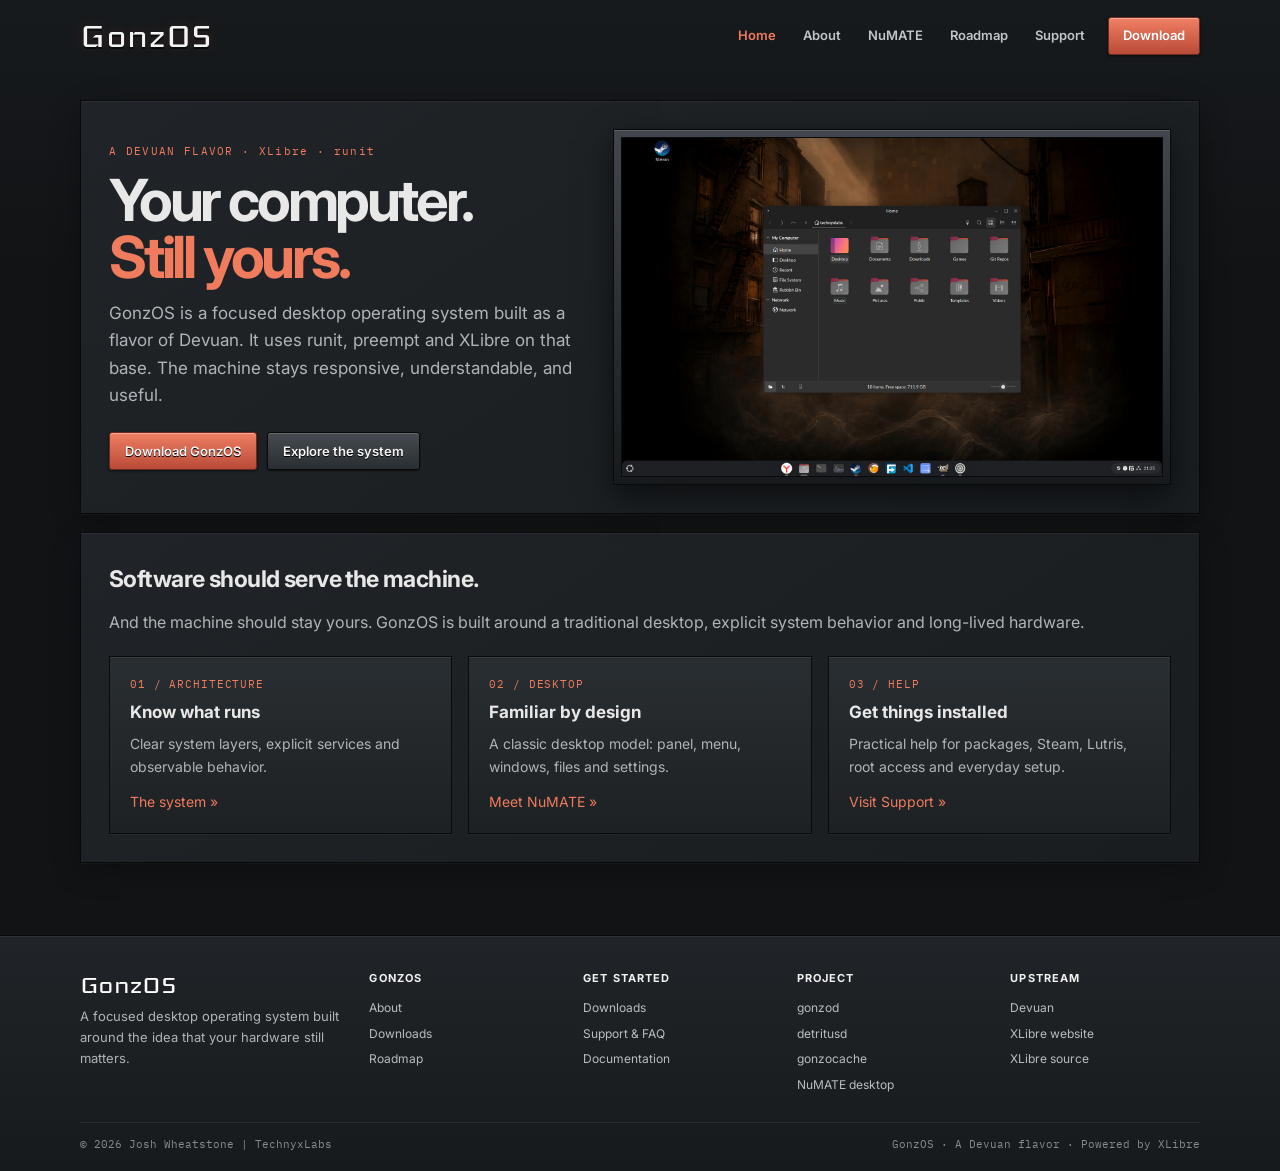
==== commit 3c921c20: "Update project links in footer of index.html" ====
--- a/GonzOS/index.html
+++ b/GonzOS/index.html
@@ -319,6 +319,10 @@
     <section class="page" id="page-about" data-page="about" aria-labelledby="about-title">
       <div class="page-titlebar"><p class="eyebrow">The project</p><h1 id="about-title">About GonzOS</h1><p>A computer should remain understandable, responsive and useful for years.</p></div>
       <div class="content-panel">
+        <h2>Built by someone who has seen the inside of the machine.</h2>
+        <p>I'm the founder and lead technical director of GonzOS. For the past ten years I've worked in domestic appliance repair—consoles, phones, televisions, tablets, and more. I've dug through thousands of firmware images and system implementations inside jukeboxes, gambling machines, and all sorts of embedded hardware. That work taught me software can be fast and efficient, or bloated and incoherent. I know what makes it fast because I've spent years making it work on machines that had no business running anything at all.</p>
+      </div>
+      <div class="content-panel">
         <h2>Modern software. Without the modern bloat.</h2>
         <p>Old hardware is not disposable. A Core 2 Duo should be able to load a wiki. A well-kept workstation should remain a useful computer for years. GonzOS was developed on an Acer 5920G and a Dell Inspiron 1545. All types of hardware are first-class.</p>
         <div class="grid-3" style="margin-top:22px">
@@ -343,10 +347,6 @@
         </div>
       </div>
       <div class="content-panel"><h2>Clear ownership</h2><p>The operating-system layer handles machine policy and services. The desktop session handles the user's workspace. Keeping those responsibilities separate makes the system easier to reason about and maintain.</p></div>
-      <div class="content-panel">
-        <h2>Built by someone who has seen the inside of the machine.</h2>
-        <p>I'm the founder and lead technical director of GonzOS. For the past ten years I've worked in domestic appliance repair—consoles, phones, televisions, tablets, and more. I've dug through thousands of firmware images and system implementations inside jukeboxes, gambling machines, and all sorts of embedded hardware. That work taught me software can be fast and efficient, or bloated and incoherent. I know what makes it fast because I've spent years making it work on machines that had no business running anything at all.</p>
-      </div>
     </section>
 
     <!-- NUMATE -->
@@ -483,7 +483,7 @@
       <div class="foot-intro"><div class="foot-brand">GonzOS</div><p>A focused desktop operating system built around the idea that your hardware still matters.</p></div>
       <div class="foot-group"><h4>GonzOS</h4><div class="foot-links"><a href="#about" data-page-link="about">About</a><a href="#download" data-page-link="download">Downloads</a><a href="#roadmap" data-page-link="roadmap">Roadmap</a></div></div>
       <div class="foot-group"><h4>Get started</h4><div class="foot-links"><a href="#download" data-page-link="download">Downloads</a><a href="#support" data-page-link="support">Support & FAQ</a><a href="https://docs.gonzos.org" target="_blank" rel="noopener noreferrer">Documentation</a></div></div>
-      <div class="foot-group"><h4>Project</h4><div class="foot-links"><a href="https://github.com/TTR-IND/GonzOS" target="_blank" rel="noopener noreferrer">Source code</a><a href="https://github.com/TTR-IND/NuMATE" target="_blank" rel="noopener noreferrer">NuMATE desktop</a></div></div>
+      <div class="foot-group"><h4>Project</h4><div class="foot-links"><a href="https://github.com/TTR-IND/gonzod" target="_blank" rel="noopener noreferrer">gonzod</a><a href="https://github.com/TTR-IND/detritusd" target="_blank" rel="noopener noreferrer">detritusd</a><a href="https://github.com/TTR-IND/gonzocache" target="_blank" rel="noopener noreferrer">gonzocache</a><a href="https://github.com/TTR-IND/NuMATE" target="_blank" rel="noopener noreferrer">NuMATE desktop</a></div></div>
       <div class="foot-group"><h4>Upstream</h4><div class="foot-links"><a href="https://www.devuan.org/" target="_blank" rel="noopener noreferrer">Devuan</a><a href="https://xlibre.net/" target="_blank" rel="noopener noreferrer">XLibre website</a><a href="https://github.com/X11Libre" target="_blank" rel="noopener noreferrer">XLibre source</a></div></div>
     </div>
     <div class="wrap legal"><span>© 2026 Josh Wheatstone | TechnyxLabs</span><span>GonzOS · A Devuan flavor · Powered by XLibre</span></div>
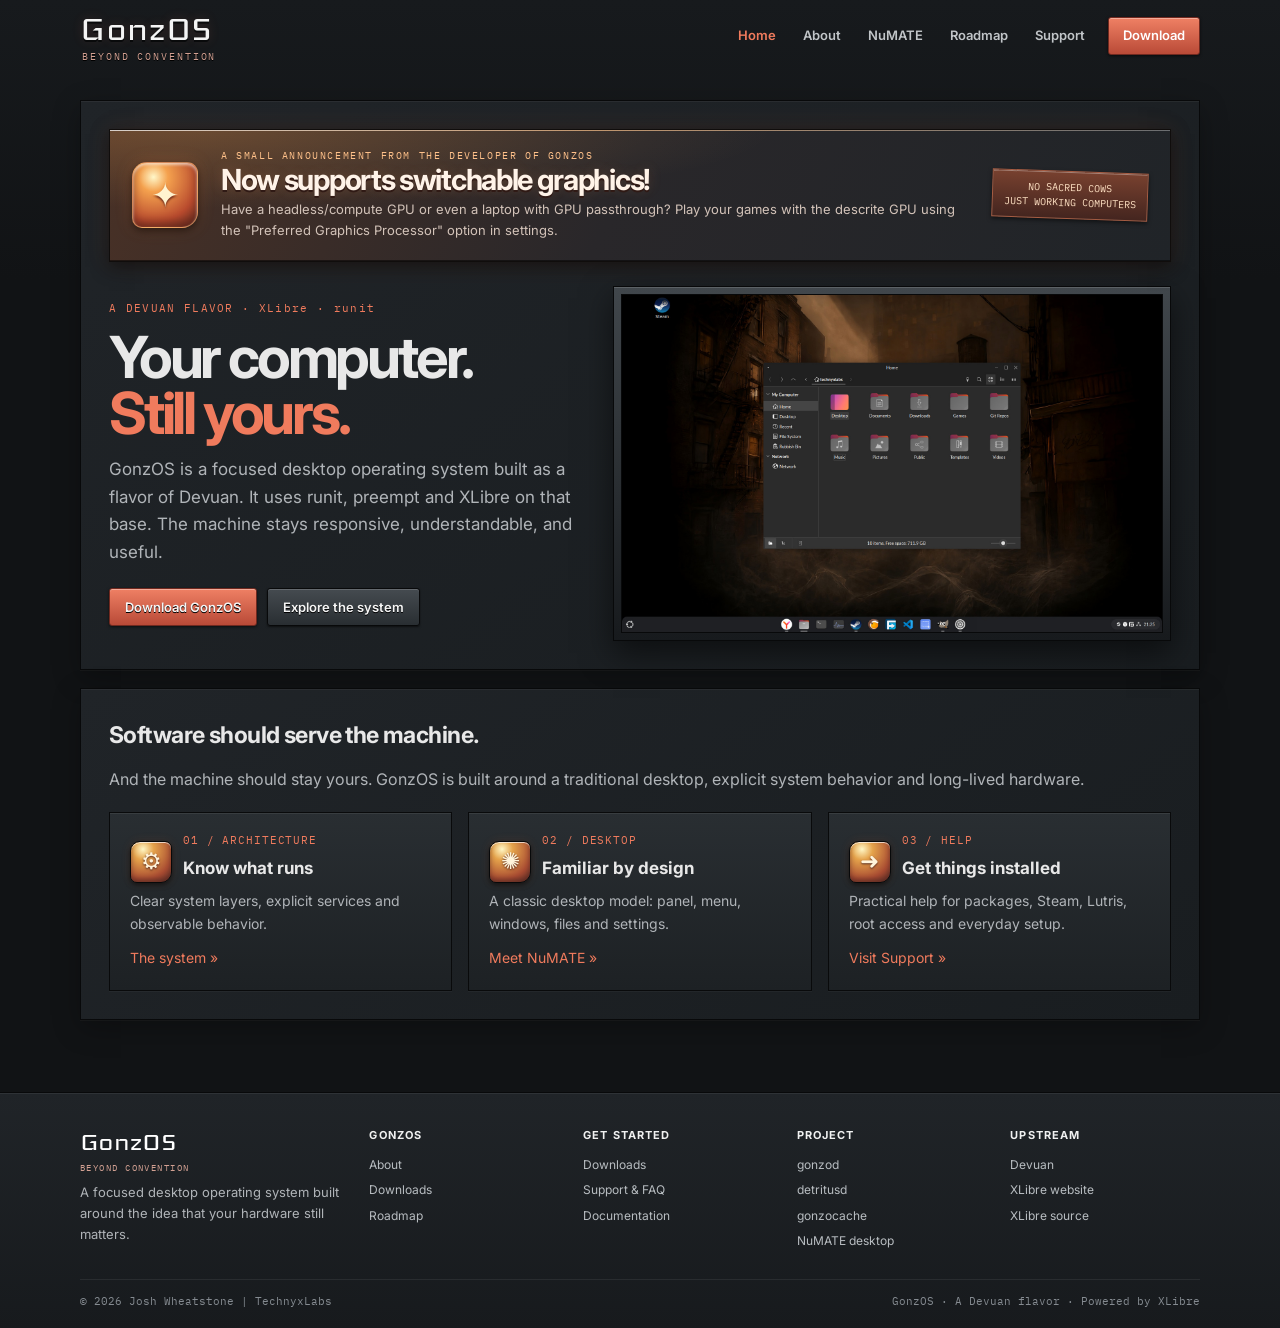
==== commit 430f87c8: "Update index.html" ====
--- a/GonzOS/index.html
+++ b/GonzOS/index.html
@@ -65,8 +65,17 @@
       box-shadow: none;
     }
     .nav { min-height: var(--header); display: flex; align-items: center; justify-content: space-between; gap: 24px; }
-    .brand { display: inline-flex; align-items: center; min-width: 150px; color: #fff; text-decoration: none; }
+    .brand { display: inline-flex; align-items: center; min-width: 190px; color: #fff; text-decoration: none; }
     .brand:hover { color: #fff; text-decoration: none; }
+    .brand-lockup { display: flex; flex-direction: column; gap: 3px; }
+    .brand-tagline {
+      padding-left: 2px;
+      color: #d2a092;
+      font: 10px/1 "IBM Plex Mono", monospace;
+      letter-spacing: .19em;
+      text-transform: uppercase;
+      text-shadow: 0 1px #000;
+    }
     .brand-name {
       font-family: "Iceland", sans-serif;
       font-weight: 400;
@@ -146,6 +155,90 @@
     .tile h3 { margin: 0 0 7px; font-size: 17px; }
     .tile p { margin: 0; color: var(--muted); font-size: 14px; }
     .tile .tile-label { display: block; color: var(--accent-bright); font: 11px "IBM Plex Mono", monospace; margin-bottom: 8px; text-transform: uppercase; letter-spacing: .08em; }
+    .altitude-card {
+      position: relative;
+      display: grid;
+      grid-template-columns: 72px minmax(0,1fr) auto;
+      gap: 17px;
+      align-items: center;
+      overflow: hidden;
+      margin: 0 0 24px;
+      padding: 19px 22px;
+      background:
+        radial-gradient(ellipse at 8% 0%, #ffb15a35, transparent 42%),
+        linear-gradient(115deg, #493126, #29272a 48%, #202428);
+      border: 1px solid #100d0c;
+      box-shadow: inset 0 1px #ffffff55, inset 0 -1px #0008, 0 5px 16px #0008, 0 0 22px #e66b3020;
+    }
+    .altitude-card:before {
+      content: "";
+      position: absolute;
+      inset: 0 0 auto;
+      height: 1px;
+      background: linear-gradient(90deg, #fff9, #ffb36a88 45%, transparent);
+    }
+    .altitude-stamp {
+      display: grid;
+      place-items: center;
+      width: 66px;
+      height: 66px;
+      color: #fff3cf;
+      font: 34px/1 "Segoe UI Symbol", sans-serif;
+      border: 1px solid #f3b47799;
+      border-radius: 15px 11px 16px 10px;
+      background: radial-gradient(circle at 32% 22%, #fff7c9, #f4a14e 22%, #b94b2e 68%, #57271f);
+      box-shadow: inset 0 2px 3px #fff9, inset 0 -5px 9px #55201599, 0 3px 8px #0009, 0 0 16px #f28a4b44;
+      text-shadow: 0 2px 2px #74301e;
+    }
+    .altitude-copy { min-width: 0; }
+    .altitude-kicker {
+      display: block;
+      margin-bottom: 3px;
+      color: #ffc18a;
+      font: 10px "IBM Plex Mono", monospace;
+      letter-spacing: .16em;
+      text-transform: uppercase;
+    }
+    .altitude-copy h2 {
+      margin: 0 0 4px;
+      color: #fff3e8;
+      font-size: clamp(21px, 3vw, 29px);
+      line-height: 1.05;
+      letter-spacing: -.045em;
+      text-shadow: 0 2px 0 #301a15, 0 0 13px #ff9a5933;
+    }
+    .altitude-copy p { margin: 0; color: #d3c3b9; font-size: 13px; }
+    .altitude-side {
+      max-width: 160px;
+      padding: 8px 11px;
+      color: #ffe2c4;
+      text-align: center;
+      font: 10px/1.5 "IBM Plex Mono", monospace;
+      background: linear-gradient(#78412f, #44251f);
+      border: 1px solid #a65c42;
+      box-shadow: inset 0 1px #ffffff55, 0 2px 4px #0008;
+      transform: rotate(2deg);
+    }
+    .icon-tile {
+      display: flex;
+      align-items: center;
+      gap: 11px;
+    }
+    .icon-badge {
+      flex: 0 0 42px;
+      display: grid;
+      place-items: center;
+      width: 42px;
+      height: 42px;
+      color: #fff4db;
+      font: 23px/1 "Segoe UI Symbol", sans-serif;
+      border: 1px solid #08090a;
+      border-radius: 10px 7px 11px 7px;
+      background: radial-gradient(circle at 30% 18%, #fff7c5, #e5a34b 25%, #a94c32 70%, #572b26);
+      box-shadow: inset 0 1px #ffffffb0, inset 0 -3px 5px #51271f99, 0 2px 5px #0009, 0 0 10px #e77b3b22;
+      text-shadow: 0 1px 2px #56291e;
+    }
+    .icon-tile h3 { margin-top: 0; }
     .hero-layout { display: grid; grid-template-columns: .92fr 1.08fr; gap: 28px; align-items: center; }
     .hero-copy h2 { margin: 0 0 14px; font-size: clamp(38px, 5.2vw, 58px); line-height: .98; letter-spacing: -.055em; }
     .hero-copy h2 em { color: var(--accent-bright); font-style: normal; }
@@ -230,6 +323,7 @@
     footer { padding: 34px 0 20px; color: var(--muted); background: linear-gradient(#202428,#171a1d); border-top: 1px solid #08090a; box-shadow: inset 0 1px #ffffff10; }
     .foot-grid { display: grid; grid-template-columns: 1.4fr repeat(4,minmax(0,1fr)); gap: 24px; padding-bottom: 28px; }
     .foot-brand { margin-bottom: 5px; color: #fff; font: 32px/.95 "Iceland", sans-serif; }
+    .foot-tagline { margin: 0 0 9px; color: #d2a092; font: 9px "IBM Plex Mono", monospace; letter-spacing: .16em; text-transform: uppercase; }
     .foot-intro p { margin: 0; max-width: 260px; font-size: 13px; }
     .foot-group h4 { margin: 0 0 10px; color: #f0f1f1; font-size: 11px; letter-spacing: .1em; text-transform: uppercase; }
     .foot-links { display: grid; gap: 6px; }
@@ -245,6 +339,9 @@
       .nav-links a { min-height: 40px; border: 0; border-bottom: 1px solid #ffffff0a; }
       .nav-links a.nav-cta { margin: 8px 0 0; justify-content: center; }
       .hero-layout, .shot-row { grid-template-columns: 1fr; }
+      .altitude-card { grid-template-columns: 58px minmax(0,1fr); gap: 13px; }
+      .altitude-stamp { width: 56px; height: 56px; font-size: 29px; }
+      .altitude-side { grid-column: 2; justify-self: start; max-width: none; transform: none; }
       .hero-shot { max-width: 760px; }
       .support-layout { grid-template-columns: 1fr; }
       .support-index { display: flex; flex-wrap: wrap; gap: 2px; }
@@ -258,6 +355,8 @@
       .page-frame { padding-top: 17px; }
       .page-titlebar, .content-panel { padding: 19px; }
       .grid-2, .grid-3 { grid-template-columns: 1fr; }
+      .altitude-card { padding: 16px; }
+      .altitude-copy p { font-size: 12px; }
       .arch-row { grid-template-columns: 76px 1fr; gap: 8px 12px; }
       .arch-row small { grid-column: 2; }
       .timeline { margin-left: 8px; padding-left: 28px; }
@@ -274,7 +373,9 @@
 
   <header>
     <div class="wrap nav">
-      <a class="brand" href="#home" data-page-link="home" aria-label="GonzOS home"><span class="brand-name">GonzOS</span></a>
+      <a class="brand" href="#home" data-page-link="home" aria-label="GonzOS home">
+        <span class="brand-lockup"><span class="brand-name">GonzOS</span><span class="brand-tagline">Beyond Convention</span></span>
+      </a>
       <button class="menu-btn" data-menu type="button" aria-expanded="false" aria-label="Toggle navigation">Menu</button>
       <nav class="nav-links" data-nav aria-label="Main navigation">
         <a href="#home" data-page-link="home">Home</a>
@@ -291,6 +392,15 @@
     <!-- HOME -->
     <section class="page active" id="page-home" data-page="home" aria-labelledby="home-title">
       <div class="content-panel">
+        <aside class="altitude-card" aria-label="GonzOS philosophy">
+          <div class="altitude-stamp" aria-hidden="true">✦</div>
+          <div class="altitude-copy">
+            <span class="altitude-kicker">A small announcement from the developer of GonzOS</span>
+            <h2>Now supports switchable graphics!</h2>
+            <p>Have a headless/compute GPU or even a laptop with GPU passthrough? Play your games with the descrite GPU using the "Preferred Graphics Processor" option in settings.</p>
+          </div>
+          <div class="altitude-side">NO SACRED COWS<br>JUST WORKING COMPUTERS</div>
+        </aside>
         <div class="hero-layout">
           <div class="hero-copy">
             <p class="section-label" style="color:var(--accent-bright);font:11px 'IBM Plex Mono',monospace;letter-spacing:.12em">A DEVUAN FLAVOR · XLibre · runit</p>
@@ -308,9 +418,9 @@
         <h2>Software should serve the machine.</h2>
         <p>And the machine should stay yours. GonzOS is built around a traditional desktop, explicit system behavior and long-lived hardware.</p>
         <div class="grid-3" style="margin-top:20px">
-          <article class="tile"><span class="tile-label">01 / Architecture</span><h3>Know what runs</h3><p>Clear system layers, explicit services and observable behavior.</p><p style="margin-top:12px"><a href="#about" data-page-link="about">The system »</a></p></article>
-          <article class="tile"><span class="tile-label">02 / Desktop</span><h3>Familiar by design</h3><p>A classic desktop model: panel, menu, windows, files and settings.</p><p style="margin-top:12px"><a href="#numate" data-page-link="numate">Meet NuMATE »</a></p></article>
-          <article class="tile"><span class="tile-label">03 / Help</span><h3>Get things installed</h3><p>Practical help for packages, Steam, Lutris, root access and everyday setup.</p><p style="margin-top:12px"><a href="#support" data-page-link="support">Visit Support »</a></p></article>
+          <article class="tile"><div class="icon-tile"><span class="icon-badge" aria-hidden="true">⚙</span><div><span class="tile-label">01 / Architecture</span><h3>Know what runs</h3></div></div><p>Clear system layers, explicit services and observable behavior.</p><p style="margin-top:12px"><a href="#about" data-page-link="about">The system »</a></p></article>
+          <article class="tile"><div class="icon-tile"><span class="icon-badge" aria-hidden="true">✺</span><div><span class="tile-label">02 / Desktop</span><h3>Familiar by design</h3></div></div><p>A classic desktop model: panel, menu, windows, files and settings.</p><p style="margin-top:12px"><a href="#numate" data-page-link="numate">Meet NuMATE »</a></p></article>
+          <article class="tile"><div class="icon-tile"><span class="icon-badge" aria-hidden="true">➜</span><div><span class="tile-label">03 / Help</span><h3>Get things installed</h3></div></div><p>Practical help for packages, Steam, Lutris, root access and everyday setup.</p><p style="margin-top:12px"><a href="#support" data-page-link="support">Visit Support »</a></p></article>
         </div>
       </div>
     </section>
@@ -480,7 +590,7 @@
 
   <footer>
     <div class="wrap foot-grid">
-      <div class="foot-intro"><div class="foot-brand">GonzOS</div><p>A focused desktop operating system built around the idea that your hardware still matters.</p></div>
+      <div class="foot-intro"><div class="foot-brand">GonzOS</div><div class="foot-tagline">Beyond Convention</div><p>A focused desktop operating system built around the idea that your hardware still matters.</p></div>
       <div class="foot-group"><h4>GonzOS</h4><div class="foot-links"><a href="#about" data-page-link="about">About</a><a href="#download" data-page-link="download">Downloads</a><a href="#roadmap" data-page-link="roadmap">Roadmap</a></div></div>
       <div class="foot-group"><h4>Get started</h4><div class="foot-links"><a href="#download" data-page-link="download">Downloads</a><a href="#support" data-page-link="support">Support & FAQ</a><a href="https://docs.gonzos.org" target="_blank" rel="noopener noreferrer">Documentation</a></div></div>
       <div class="foot-group"><h4>Project</h4><div class="foot-links"><a href="https://github.com/TTR-IND/gonzod" target="_blank" rel="noopener noreferrer">gonzod</a><a href="https://github.com/TTR-IND/detritusd" target="_blank" rel="noopener noreferrer">detritusd</a><a href="https://github.com/TTR-IND/gonzocache" target="_blank" rel="noopener noreferrer">gonzocache</a><a href="https://github.com/TTR-IND/NuMATE" target="_blank" rel="noopener noreferrer">NuMATE desktop</a></div></div>
